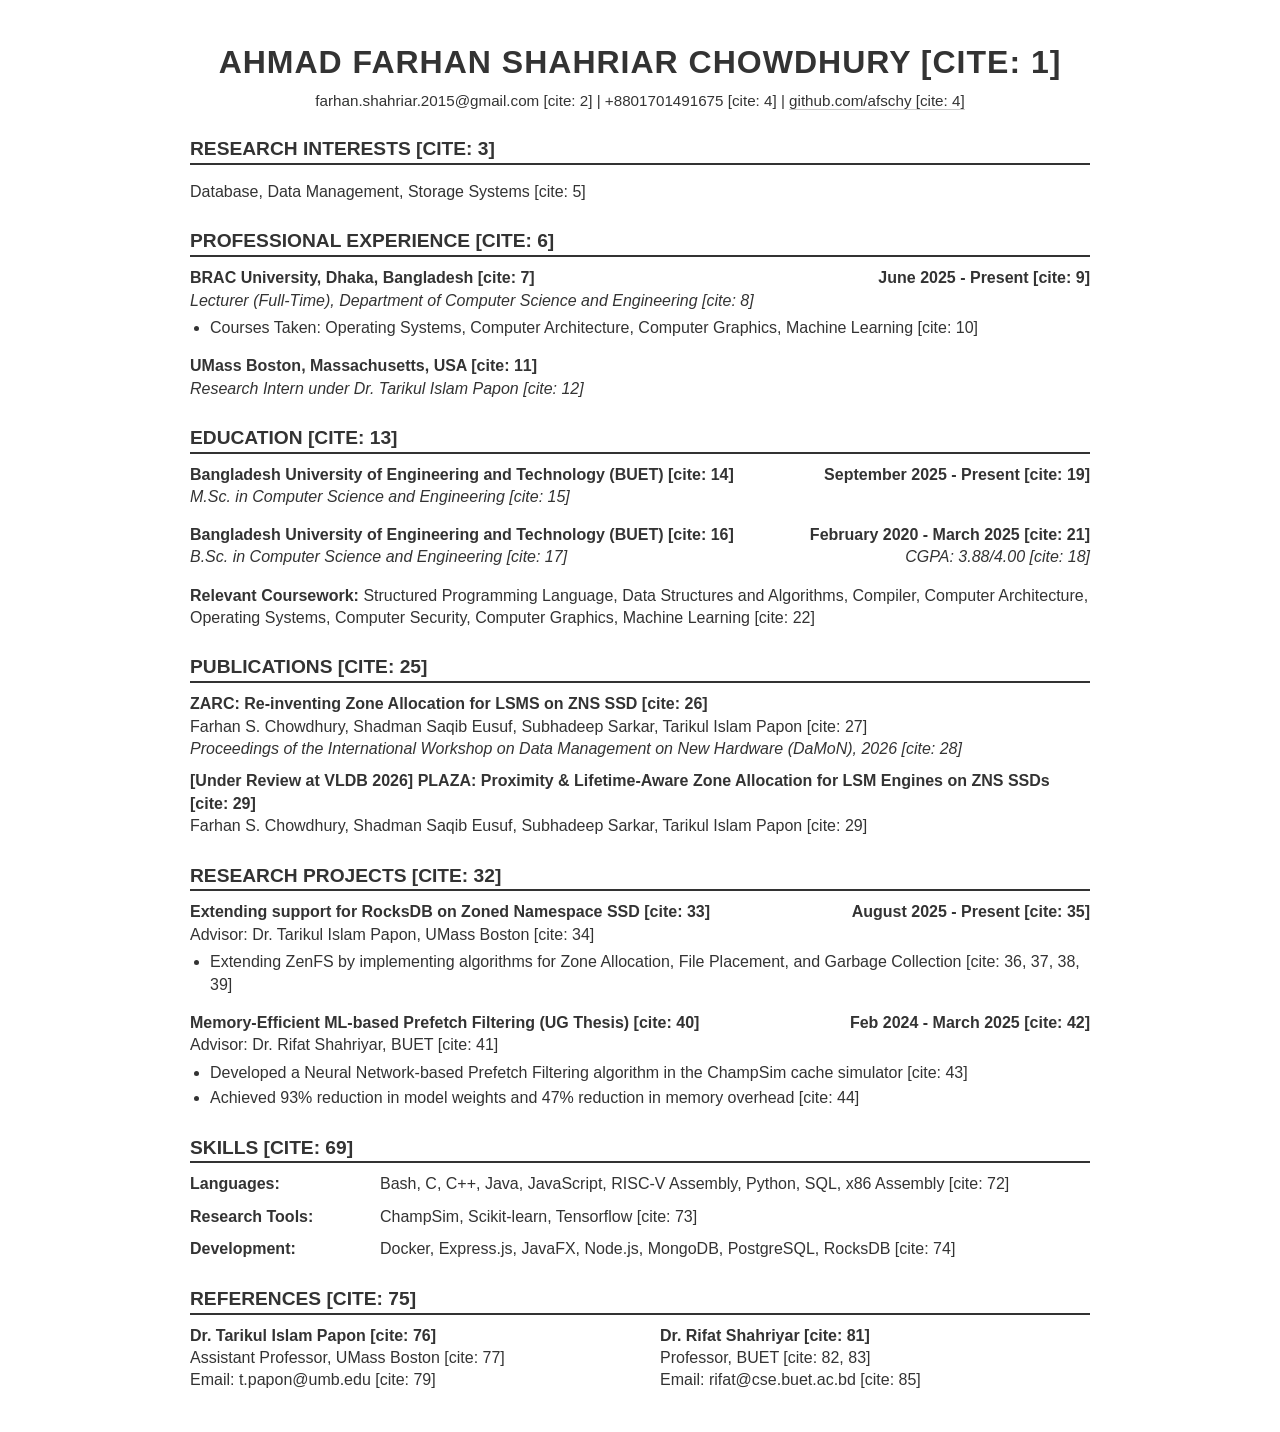
==== index.html @ 8634d347 "initial commit" ====
<!DOCTYPE html>
<html lang="en">
<head>
    <meta charset="UTF-8">
    <meta name="viewport" content="width=device-width, initial-scale=1.0">
    <title>Ahmad Farhan Shahriar Chowdhury - CV</title>
    <style>
        body { font-family: 'Helvetica Neue', Helvetica, Arial, sans-serif; line-height: 1.4; color: #333; max-width: 900px; margin: 40px auto; padding: 0 20px; }
        h1 { text-align: center; margin-bottom: 5px; text-transform: uppercase; letter-spacing: 1px; }
        .contact-info { text-align: center; margin-bottom: 20px; font-size: 0.95rem; }
        .contact-info a { color: #333; text-decoration: none; border-bottom: 1px solid #ccc; }
        
        h2 { border-bottom: 2px solid #333; margin-top: 25px; margin-bottom: 10px; font-size: 1.2rem; text-transform: uppercase; }
        
        .entry { margin-bottom: 15px; }
        .entry-header { display: flex; justify-content: space-between; align-items: baseline; font-weight: bold; }
        .entry-subhead { display: flex; justify-content: space-between; align-items: baseline; font-style: italic; }
        
        ul { margin-top: 5px; padding-left: 20px; }
        li { margin-bottom: 3px; }
        
        .publication { margin-bottom: 10px; }
        .skills-grid { display: grid; grid-template-columns: 180px 1fr; gap: 10px; margin-top: 10px; }
        .skills-category { font-weight: bold; }
        
        .reference-grid { display: grid; grid-template-columns: 1fr 1fr; gap: 40px; margin-top: 10px; }
    </style>
</head>
<body>

    <h1>Ahmad Farhan Shahriar Chowdhury [cite: 1]</h1>
    <div class="contact-info">
        farhan.shahriar.2015@gmail.com [cite: 2] | +8801701491675 [cite: 4] | 
        <a href="https://github.com/afschy">github.com/afschy [cite: 4]</a>
    </div>

    <h2>Research Interests [cite: 3]</h2>
    <p>Database, Data Management, Storage Systems [cite: 5]</p>

    <h2>Professional Experience [cite: 6]</h2>
    <div class="entry">
        <div class="entry-header">
            <span>BRAC University, Dhaka, Bangladesh [cite: 7]</span>
            <span>June 2025 - Present [cite: 9]</span>
        </div>
        <div class="entry-subhead">Lecturer (Full-Time), Department of Computer Science and Engineering [cite: 8]</div>
        <ul>
            <li>Courses Taken: Operating Systems, Computer Architecture, Computer Graphics, Machine Learning [cite: 10]</li>
        </ul>
    </div>
    <div class="entry">
        <div class="entry-header">
            <span>UMass Boston, Massachusetts, USA [cite: 11]</span>
        </div>
        <div class="entry-subhead">Research Intern under Dr. Tarikul Islam Papon [cite: 12]</div>
    </div>

    <h2>Education [cite: 13]</h2>
    <div class="entry">
        <div class="entry-header">
            <span>Bangladesh University of Engineering and Technology (BUET) [cite: 14]</span>
            <span>September 2025 - Present [cite: 19]</span>
        </div>
        <div class="entry-subhead">M.Sc. in Computer Science and Engineering [cite: 15]</div>
    </div>
    <div class="entry">
        <div class="entry-header">
            <span>Bangladesh University of Engineering and Technology (BUET) [cite: 16]</span>
            <span>February 2020 - March 2025 [cite: 21]</span>
        </div>
        <div class="entry-subhead">
            <span>B.Sc. in Computer Science and Engineering [cite: 17]</span>
            <span>CGPA: 3.88/4.00 [cite: 18]</span>
        </div>
        <p><strong>Relevant Coursework:</strong> Structured Programming Language, Data Structures and Algorithms, Compiler, Computer Architecture, Operating Systems, Computer Security, Computer Graphics, Machine Learning [cite: 22]</p>
    </div>

    <h2>Publications [cite: 25]</h2>
    <div class="publication">
        <strong>ZARC: Re-inventing Zone Allocation for LSMS on ZNS SSD [cite: 26]</strong><br>
        Farhan S. Chowdhury, Shadman Saqib Eusuf, Subhadeep Sarkar, Tarikul Islam Papon [cite: 27]<br>
        <em>Proceedings of the International Workshop on Data Management on New Hardware (DaMoN), 2026 [cite: 28]</em>
    </div>
    <div class="publication">
        <strong>[Under Review at VLDB 2026] PLAZA: Proximity & Lifetime-Aware Zone Allocation for LSM Engines on ZNS SSDs [cite: 29]</strong><br>
        Farhan S. Chowdhury, Shadman Saqib Eusuf, Subhadeep Sarkar, Tarikul Islam Papon [cite: 29]
    </div>

    <h2>Research Projects [cite: 32]</h2>
    <div class="entry">
        <div class="entry-header">
            <span>Extending support for RocksDB on Zoned Namespace SSD [cite: 33]</span>
            <span>August 2025 - Present [cite: 35]</span>
        </div>
        <div>Advisor: Dr. Tarikul Islam Papon, UMass Boston [cite: 34]</div>
        <ul>
            <li>Extending ZenFS by implementing algorithms for Zone Allocation, File Placement, and Garbage Collection [cite: 36, 37, 38, 39]</li>
        </ul>
    </div>
    <div class="entry">
        <div class="entry-header">
            <span>Memory-Efficient ML-based Prefetch Filtering (UG Thesis) [cite: 40]</span>
            <span>Feb 2024 - March 2025 [cite: 42]</span>
        </div>
        <div>Advisor: Dr. Rifat Shahriyar, BUET [cite: 41]</div>
        <ul>
            <li>Developed a Neural Network-based Prefetch Filtering algorithm in the ChampSim cache simulator [cite: 43]</li>
            <li>Achieved 93% reduction in model weights and 47% reduction in memory overhead [cite: 44]</li>
        </ul>
    </div>

    <h2>Skills [cite: 69]</h2>
    <div class="skills-grid">
        <div class="skills-category">Languages:</div>
        <div>Bash, C, C++, Java, JavaScript, RISC-V Assembly, Python, SQL, x86 Assembly [cite: 72]</div>
        
        <div class="skills-category">Research Tools:</div>
        <div>ChampSim, Scikit-learn, Tensorflow [cite: 73]</div>
        
        <div class="skills-category">Development:</div>
        <div>Docker, Express.js, JavaFX, Node.js, MongoDB, PostgreSQL, RocksDB [cite: 74]</div>
    </div>

    <h2>References [cite: 75]</h2>
    <div class="reference-grid">
        <div>
            <strong>Dr. Tarikul Islam Papon [cite: 76]</strong><br>
            Assistant Professor, UMass Boston [cite: 77]<br>
            Email: t.papon@umb.edu [cite: 79]
        </div>
        <div>
            <strong>Dr. Rifat Shahriyar [cite: 81]</strong><br>
            Professor, BUET [cite: 82, 83]<br>
            Email: rifat@cse.buet.ac.bd [cite: 85]
        </div>
    </div>

</body>
</html>
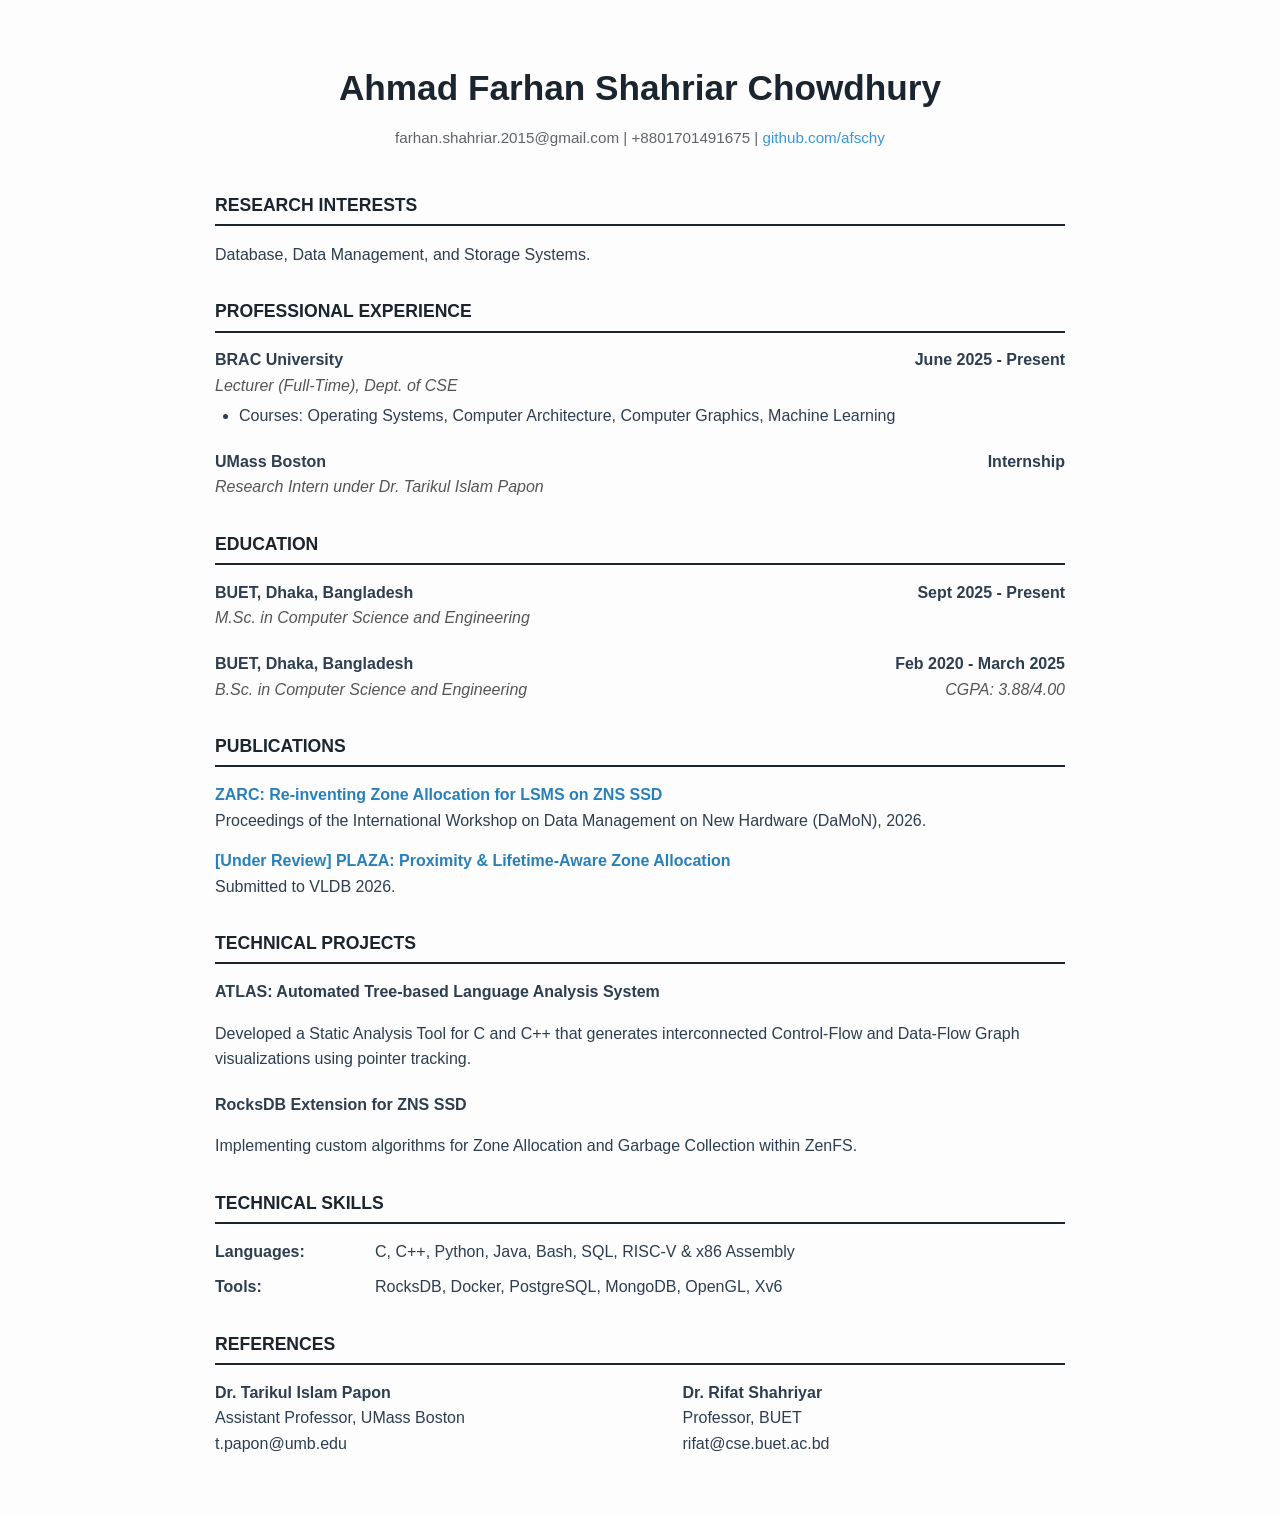
==== commit ac651723: "removed cites" ====
--- a/index.html
+++ b/index.html
@@ -3,137 +3,149 @@
 <head>
     <meta charset="UTF-8">
     <meta name="viewport" content="width=device-width, initial-scale=1.0">
-    <title>Ahmad Farhan Shahriar Chowdhury - CV</title>
+    <title>Ahmad Farhan Shahriar Chowdhury | Academic CV</title>
     <style>
-        body { font-family: 'Helvetica Neue', Helvetica, Arial, sans-serif; line-height: 1.4; color: #333; max-width: 900px; margin: 40px auto; padding: 0 20px; }
-        h1 { text-align: center; margin-bottom: 5px; text-transform: uppercase; letter-spacing: 1px; }
-        .contact-info { text-align: center; margin-bottom: 20px; font-size: 0.95rem; }
-        .contact-info a { color: #333; text-decoration: none; border-bottom: 1px solid #ccc; }
+        :root {
+            --text-color: #2c3e50;
+            --header-color: #1a252f;
+            --border-color: #dcdde1;
+        }
+        body { font-family: 'Segoe UI', Tahoma, Geneva, Verdana, sans-serif; line-height: 1.6; color: var(--text-color); max-width: 850px; margin: 40px auto; padding: 20px; background: #fdfdfd; }
+        header { text-align: center; margin-bottom: 40px; }
+        h1 { margin: 0; color: var(--header-color); font-size: 2.2rem; }
+        .contact { font-size: 0.95rem; margin-top: 10px; color: #5f6368; }
+        .contact a { color: #3498db; text-decoration: none; }
         
-        h2 { border-bottom: 2px solid #333; margin-top: 25px; margin-bottom: 10px; font-size: 1.2rem; text-transform: uppercase; }
+        h2 { border-bottom: 2px solid var(--header-color); padding-bottom: 5px; margin-top: 30px; color: var(--header-color); text-transform: uppercase; font-size: 1.1rem; }
         
-        .entry { margin-bottom: 15px; }
-        .entry-header { display: flex; justify-content: space-between; align-items: baseline; font-weight: bold; }
-        .entry-subhead { display: flex; justify-content: space-between; align-items: baseline; font-style: italic; }
+        .entry { margin-bottom: 20px; }
+        .entry-header { display: flex; justify-content: space-between; font-weight: bold; }
+        .entry-subhead { display: flex; justify-content: space-between; font-style: italic; color: #555; }
         
-        ul { margin-top: 5px; padding-left: 20px; }
-        li { margin-bottom: 3px; }
-        
-        .publication { margin-bottom: 10px; }
-        .skills-grid { display: grid; grid-template-columns: 180px 1fr; gap: 10px; margin-top: 10px; }
-        .skills-category { font-weight: bold; }
-        
-        .reference-grid { display: grid; grid-template-columns: 1fr 1fr; gap: 40px; margin-top: 10px; }
+        ul { padding-left: 1.5rem; margin-top: 5px; }
+        li { margin-bottom: 5px; }
+
+        .pub { margin-bottom: 15px; }
+        .pub-title { font-weight: 600; color: #2980b9; }
+
+        .skills-section { display: grid; grid-template-columns: 150px 1fr; gap: 10px; }
+        .skills-label { font-weight: bold; }
+
+        .ref-container { display: flex; justify-content: space-between; flex-wrap: wrap; }
+        .ref-box { width: 45%; min-width: 250px; }
+
+        @media (max-width: 600px) {
+            .entry-header, .entry-subhead { flex-direction: column; }
+            .ref-box { width: 100%; margin-bottom: 20px; }
+        }
     </style>
 </head>
 <body>
 
-    <h1>Ahmad Farhan Shahriar Chowdhury [cite: 1]</h1>
-    <div class="contact-info">
-        farhan.shahriar.2015@gmail.com [cite: 2] | +8801701491675 [cite: 4] | 
-        <a href="https://github.com/afschy">github.com/afschy [cite: 4]</a>
-    </div>
+    <header>
+        <h1>Ahmad Farhan Shahriar Chowdhury</h1>
+        <div class="contact">
+            farhan.shahriar.2015@gmail.com | +8801701491675 | 
+            <a href="https://github.com/afschy">github.com/afschy</a>
+        </div>
+    </header>
 
-    <h2>Research Interests [cite: 3]</h2>
-    <p>Database, Data Management, Storage Systems [cite: 5]</p>
+    <section>
+        <h2>Research Interests</h2>
+        <p>Database, Data Management, and Storage Systems.</p>
+    </section>
 
-    <h2>Professional Experience [cite: 6]</h2>
-    <div class="entry">
-        <div class="entry-header">
-            <span>BRAC University, Dhaka, Bangladesh [cite: 7]</span>
-            <span>June 2025 - Present [cite: 9]</span>
+    <section>
+        <h2>Professional Experience</h2>
+        <div class="entry">
+            <div class="entry-header">
+                <span>BRAC University</span>
+                <span>June 2025 - Present</span>
+            </div>
+            <div class="entry-subhead">Lecturer (Full-Time), Dept. of CSE</div>
+            <ul>
+                <li>Courses: Operating Systems, Computer Architecture, Computer Graphics, Machine Learning</li>
+            </ul>
         </div>
-        <div class="entry-subhead">Lecturer (Full-Time), Department of Computer Science and Engineering [cite: 8]</div>
-        <ul>
-            <li>Courses Taken: Operating Systems, Computer Architecture, Computer Graphics, Machine Learning [cite: 10]</li>
-        </ul>
-    </div>
-    <div class="entry">
-        <div class="entry-header">
-            <span>UMass Boston, Massachusetts, USA [cite: 11]</span>
+        <div class="entry">
+            <div class="entry-header">
+                <span>UMass Boston</span>
+                <span>Internship</span>
+            </div>
+            <div class="entry-subhead">Research Intern under Dr. Tarikul Islam Papon</div>
         </div>
-        <div class="entry-subhead">Research Intern under Dr. Tarikul Islam Papon [cite: 12]</div>
-    </div>
+    </section>
 
-    <h2>Education [cite: 13]</h2>
-    <div class="entry">
-        <div class="entry-header">
-            <span>Bangladesh University of Engineering and Technology (BUET) [cite: 14]</span>
-            <span>September 2025 - Present [cite: 19]</span>
+    <section>
+        <h2>Education</h2>
+        <div class="entry">
+            <div class="entry-header">
+                <span>BUET, Dhaka, Bangladesh</span>
+                <span>Sept 2025 - Present</span>
+            </div>
+            <div class="entry-subhead">M.Sc. in Computer Science and Engineering</div>
         </div>
-        <div class="entry-subhead">M.Sc. in Computer Science and Engineering [cite: 15]</div>
-    </div>
-    <div class="entry">
-        <div class="entry-header">
-            <span>Bangladesh University of Engineering and Technology (BUET) [cite: 16]</span>
-            <span>February 2020 - March 2025 [cite: 21]</span>
+        <div class="entry">
+            <div class="entry-header">
+                <span>BUET, Dhaka, Bangladesh</span>
+                <span>Feb 2020 - March 2025</span>
+            </div>
+            <div class="entry-subhead">
+                <span>B.Sc. in Computer Science and Engineering</span>
+                <span>CGPA: 3.88/4.00</span>
+            </div>
         </div>
-        <div class="entry-subhead">
-            <span>B.Sc. in Computer Science and Engineering [cite: 17]</span>
-            <span>CGPA: 3.88/4.00 [cite: 18]</span>
+    </section>
+
+    <section>
+        <h2>Publications</h2>
+        <div class="pub">
+            <span class="pub-title">ZARC: Re-inventing Zone Allocation for LSMS on ZNS SSD</span><br>
+            Proceedings of the International Workshop on Data Management on New Hardware (DaMoN), 2026.
         </div>
-        <p><strong>Relevant Coursework:</strong> Structured Programming Language, Data Structures and Algorithms, Compiler, Computer Architecture, Operating Systems, Computer Security, Computer Graphics, Machine Learning [cite: 22]</p>
-    </div>
+        <div class="pub">
+            <span class="pub-title">[Under Review] PLAZA: Proximity & Lifetime-Aware Zone Allocation</span><br>
+            Submitted to VLDB 2026.
+        </div>
+    </section>
 
-    <h2>Publications [cite: 25]</h2>
-    <div class="publication">
-        <strong>ZARC: Re-inventing Zone Allocation for LSMS on ZNS SSD [cite: 26]</strong><br>
-        Farhan S. Chowdhury, Shadman Saqib Eusuf, Subhadeep Sarkar, Tarikul Islam Papon [cite: 27]<br>
-        <em>Proceedings of the International Workshop on Data Management on New Hardware (DaMoN), 2026 [cite: 28]</em>
-    </div>
-    <div class="publication">
-        <strong>[Under Review at VLDB 2026] PLAZA: Proximity & Lifetime-Aware Zone Allocation for LSM Engines on ZNS SSDs [cite: 29]</strong><br>
-        Farhan S. Chowdhury, Shadman Saqib Eusuf, Subhadeep Sarkar, Tarikul Islam Papon [cite: 29]
-    </div>
+    <section>
+        <h2>Technical Projects</h2>
+        <div class="entry">
+            <div class="entry-header">ATLAS: Automated Tree-based Language Analysis System</div>
+            <p>Developed a Static Analysis Tool for C and C++ that generates interconnected Control-Flow and Data-Flow Graph visualizations using pointer tracking.</p>
+        </div>
+        <div class="entry">
+            <div class="entry-header">RocksDB Extension for ZNS SSD</div>
+            <p>Implementing custom algorithms for Zone Allocation and Garbage Collection within ZenFS.</p>
+        </div>
+    </section>
 
-    <h2>Research Projects [cite: 32]</h2>
-    <div class="entry">
-        <div class="entry-header">
-            <span>Extending support for RocksDB on Zoned Namespace SSD [cite: 33]</span>
-            <span>August 2025 - Present [cite: 35]</span>
+    <section>
+        <h2>Technical Skills</h2>
+        <div class="skills-section">
+            <div class="skills-label">Languages:</div>
+            <div>C, C++, Python, Java, Bash, SQL, RISC-V & x86 Assembly</div>
+            <div class="skills-label">Tools:</div>
+            <div>RocksDB, Docker, PostgreSQL, MongoDB, OpenGL, Xv6</div>
         </div>
-        <div>Advisor: Dr. Tarikul Islam Papon, UMass Boston [cite: 34]</div>
-        <ul>
-            <li>Extending ZenFS by implementing algorithms for Zone Allocation, File Placement, and Garbage Collection [cite: 36, 37, 38, 39]</li>
-        </ul>
-    </div>
-    <div class="entry">
-        <div class="entry-header">
-            <span>Memory-Efficient ML-based Prefetch Filtering (UG Thesis) [cite: 40]</span>
-            <span>Feb 2024 - March 2025 [cite: 42]</span>
+    </section>
+
+    <section>
+        <h2>References</h2>
+        <div class="ref-container">
+            <div class="ref-box">
+                <strong>Dr. Tarikul Islam Papon</strong><br>
+                Assistant Professor, UMass Boston<br>
+                t.papon@umb.edu
+            </div>
+            <div class="ref-box">
+                <strong>Dr. Rifat Shahriyar</strong><br>
+                Professor, BUET<br>
+                rifat@cse.buet.ac.bd
+            </div>
         </div>
-        <div>Advisor: Dr. Rifat Shahriyar, BUET [cite: 41]</div>
-        <ul>
-            <li>Developed a Neural Network-based Prefetch Filtering algorithm in the ChampSim cache simulator [cite: 43]</li>
-            <li>Achieved 93% reduction in model weights and 47% reduction in memory overhead [cite: 44]</li>
-        </ul>
-    </div>
-
-    <h2>Skills [cite: 69]</h2>
-    <div class="skills-grid">
-        <div class="skills-category">Languages:</div>
-        <div>Bash, C, C++, Java, JavaScript, RISC-V Assembly, Python, SQL, x86 Assembly [cite: 72]</div>
-        
-        <div class="skills-category">Research Tools:</div>
-        <div>ChampSim, Scikit-learn, Tensorflow [cite: 73]</div>
-        
-        <div class="skills-category">Development:</div>
-        <div>Docker, Express.js, JavaFX, Node.js, MongoDB, PostgreSQL, RocksDB [cite: 74]</div>
-    </div>
-
-    <h2>References [cite: 75]</h2>
-    <div class="reference-grid">
-        <div>
-            <strong>Dr. Tarikul Islam Papon [cite: 76]</strong><br>
-            Assistant Professor, UMass Boston [cite: 77]<br>
-            Email: t.papon@umb.edu [cite: 79]
-        </div>
-        <div>
-            <strong>Dr. Rifat Shahriyar [cite: 81]</strong><br>
-            Professor, BUET [cite: 82, 83]<br>
-            Email: rifat@cse.buet.ac.bd [cite: 85]
-        </div>
-    </div>
+    </section>
 
 </body>
 </html>
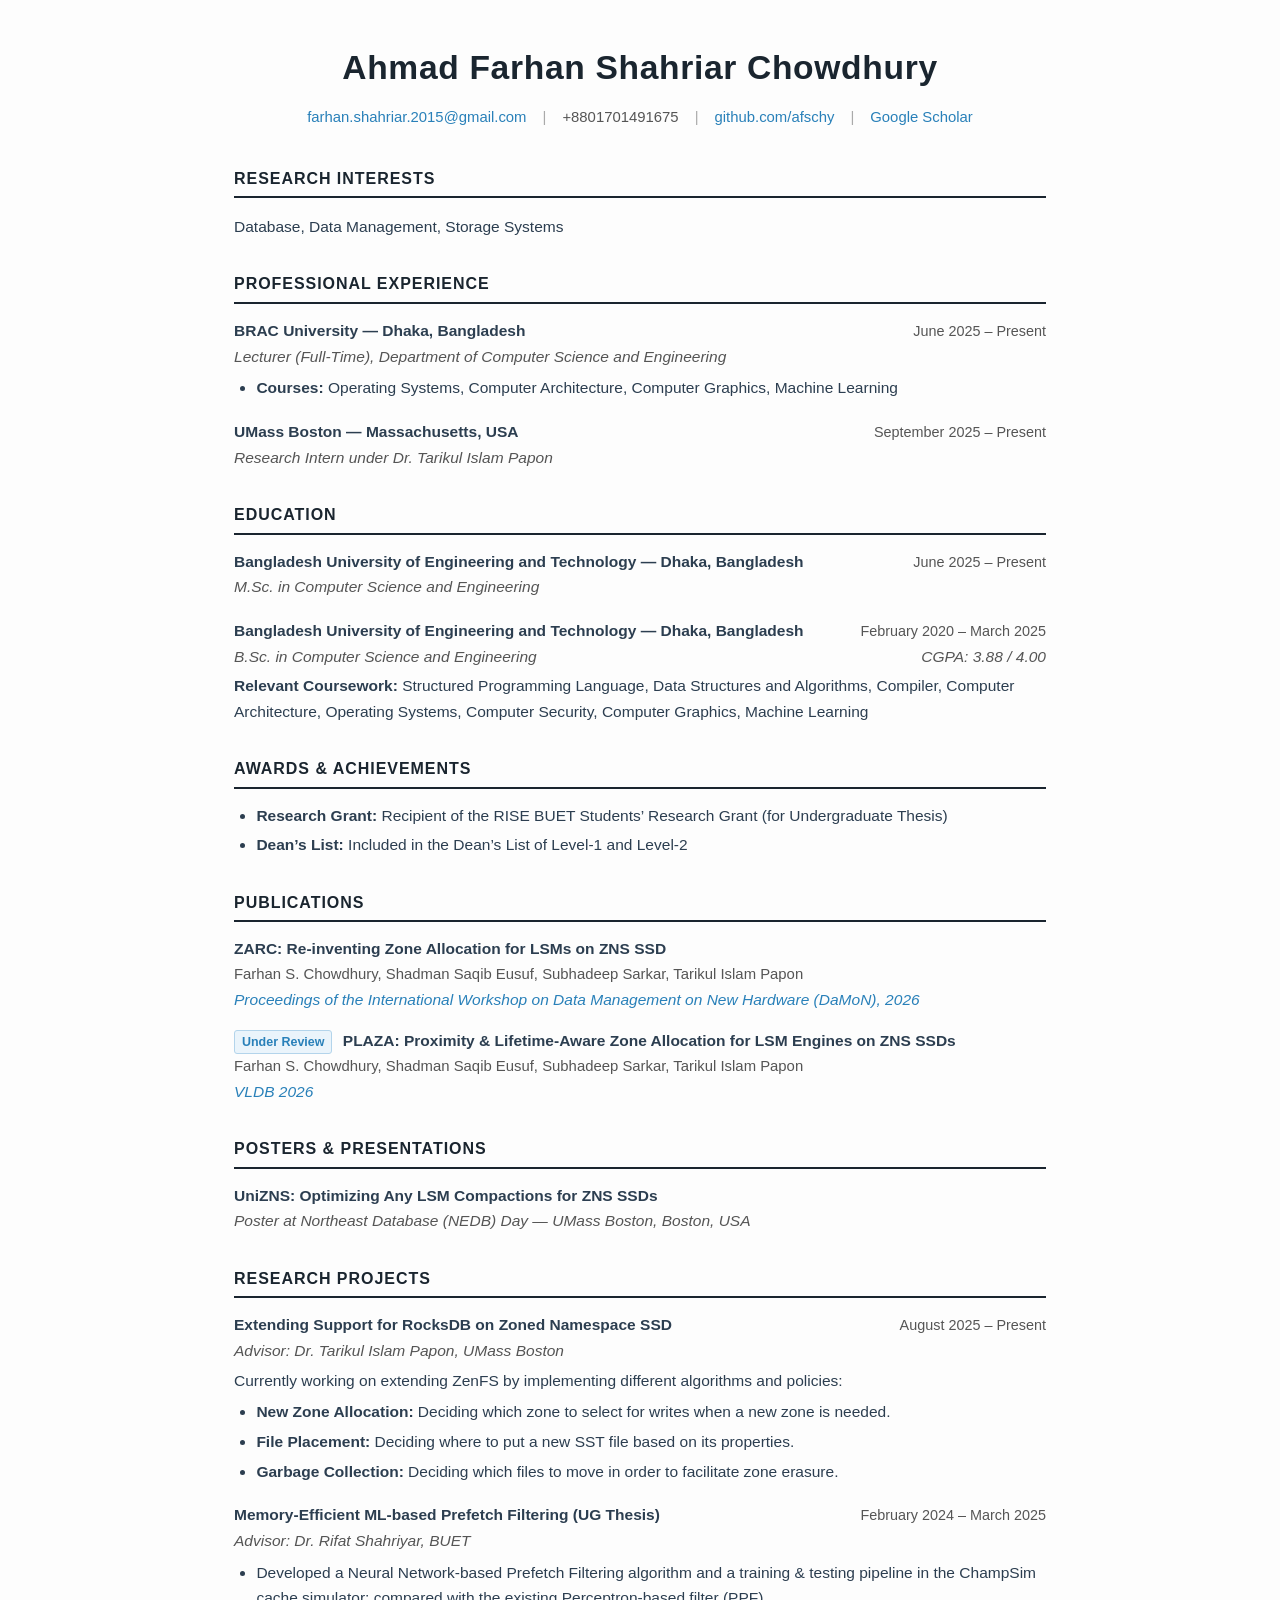
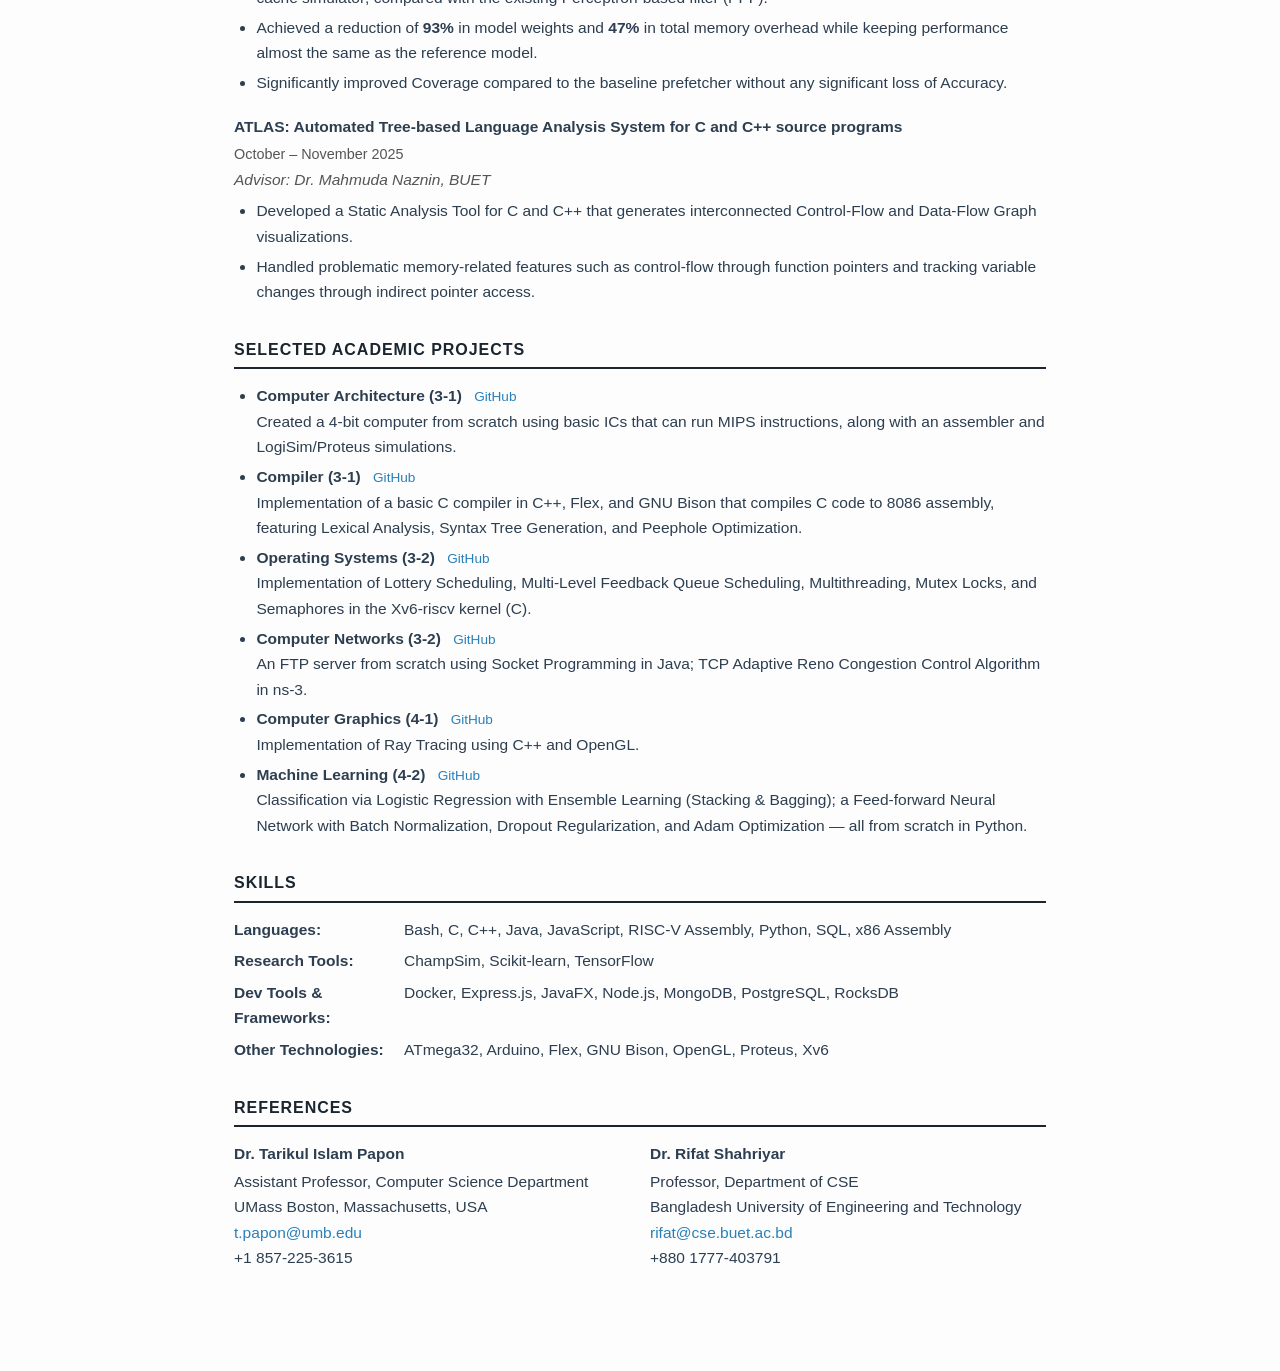
==== commit 48c4669e: "changed structure" ====
--- a/index.html
+++ b/index.html
@@ -3,149 +3,408 @@
 <head>
     <meta charset="UTF-8">
     <meta name="viewport" content="width=device-width, initial-scale=1.0">
-    <title>Ahmad Farhan Shahriar Chowdhury | Academic CV</title>
+    <title>Ahmad Farhan Shahriar Chowdhury</title>
     <style>
         :root {
-            --text-color: #2c3e50;
-            --header-color: #1a252f;
-            --border-color: #dcdde1;
-        }
-        body { font-family: 'Segoe UI', Tahoma, Geneva, Verdana, sans-serif; line-height: 1.6; color: var(--text-color); max-width: 850px; margin: 40px auto; padding: 20px; background: #fdfdfd; }
-        header { text-align: center; margin-bottom: 40px; }
-        h1 { margin: 0; color: var(--header-color); font-size: 2.2rem; }
-        .contact { font-size: 0.95rem; margin-top: 10px; color: #5f6368; }
-        .contact a { color: #3498db; text-decoration: none; }
-        
-        h2 { border-bottom: 2px solid var(--header-color); padding-bottom: 5px; margin-top: 30px; color: var(--header-color); text-transform: uppercase; font-size: 1.1rem; }
-        
-        .entry { margin-bottom: 20px; }
-        .entry-header { display: flex; justify-content: space-between; font-weight: bold; }
-        .entry-subhead { display: flex; justify-content: space-between; font-style: italic; color: #555; }
-        
-        ul { padding-left: 1.5rem; margin-top: 5px; }
-        li { margin-bottom: 5px; }
-
-        .pub { margin-bottom: 15px; }
-        .pub-title { font-weight: 600; color: #2980b9; }
-
-        .skills-section { display: grid; grid-template-columns: 150px 1fr; gap: 10px; }
-        .skills-label { font-weight: bold; }
-
-        .ref-container { display: flex; justify-content: space-between; flex-wrap: wrap; }
-        .ref-box { width: 45%; min-width: 250px; }
-
-        @media (max-width: 600px) {
-            .entry-header, .entry-subhead { flex-direction: column; }
-            .ref-box { width: 100%; margin-bottom: 20px; }
+            --text: #2c3e50;
+            --heading: #1a252f;
+            --accent: #2980b9;
+            --light: #555;
+            --border: #c8cdd3;
+            --bg: #fdfdfd;
+        }
+
+        * { box-sizing: border-box; }
+
+        body {
+            font-family: 'Segoe UI', Tahoma, Geneva, Verdana, sans-serif;
+            line-height: 1.65;
+            color: var(--text);
+            max-width: 860px;
+            margin: 40px auto;
+            padding: 0 24px 60px;
+            background: var(--bg);
+            font-size: 0.97rem;
+        }
+
+        /* ── Header ── */
+        header {
+            text-align: center;
+            margin-bottom: 36px;
+        }
+        header h1 {
+            margin: 0 0 10px;
+            color: var(--heading);
+            font-size: 2.1rem;
+            letter-spacing: 0.02em;
+        }
+        .contact {
+            font-size: 0.93rem;
+            color: var(--light);
+            display: flex;
+            flex-wrap: wrap;
+            justify-content: center;
+            gap: 6px 16px;
+        }
+        .contact a { color: var(--accent); text-decoration: none; }
+        .contact a:hover { text-decoration: underline; }
+        .contact .sep { color: #aaa; }
+
+        /* ── Section headings ── */
+        h2 {
+            border-bottom: 2px solid var(--heading);
+            padding-bottom: 4px;
+            margin: 32px 0 14px;
+            color: var(--heading);
+            text-transform: uppercase;
+            font-size: 1.0rem;
+            letter-spacing: 0.06em;
+        }
+
+        /* ── Generic entry row ── */
+        .entry { margin-bottom: 18px; }
+        .entry-header {
+            display: flex;
+            justify-content: space-between;
+            align-items: baseline;
+            flex-wrap: wrap;
+            gap: 4px;
+            font-weight: 700;
+        }
+        .entry-header .date {
+            font-weight: 400;
+            font-size: 0.9rem;
+            color: var(--light);
+            white-space: nowrap;
+        }
+        .entry-sub {
+            display: flex;
+            justify-content: space-between;
+            flex-wrap: wrap;
+            gap: 2px;
+            font-style: italic;
+            color: var(--light);
+            margin-bottom: 4px;
+        }
+        .entry p { margin: 4px 0 0; }
+
+        ul {
+            margin: 6px 0 0;
+            padding-left: 1.4rem;
+        }
+        li { margin-bottom: 4px; }
+
+        /* ── Publications ── */
+        .pub { margin-bottom: 16px; }
+        .pub-title {
+            font-weight: 600;
+            color: var(--text);
+        }
+        .pub-venue {
+            color: var(--accent);
+            font-style: italic;
+        }
+        .pub-authors {
+            color: var(--light);
+            font-size: 0.93rem;
+        }
+        .pub-badge {
+            display: inline-block;
+            background: #eaf4fb;
+            color: var(--accent);
+            border: 1px solid #b3d4eb;
+            font-size: 0.78rem;
+            font-weight: 600;
+            padding: 1px 7px;
+            border-radius: 3px;
+            margin-right: 6px;
+            vertical-align: middle;
+        }
+
+        /* ── Academic projects ── */
+        .proj-title {
+            font-weight: 700;
+        }
+        .proj-link {
+            font-size: 0.85rem;
+            margin-left: 8px;
+            color: var(--accent);
+            text-decoration: none;
+            font-weight: 400;
+        }
+        .proj-link:hover { text-decoration: underline; }
+
+        /* ── Skills grid ── */
+        .skills-grid {
+            display: grid;
+            grid-template-columns: 170px 1fr;
+            gap: 6px 0;
+        }
+        .skills-label { font-weight: 700; }
+
+        /* ── References ── */
+        .ref-grid {
+            display: grid;
+            grid-template-columns: 1fr 1fr;
+            gap: 20px;
+        }
+        .ref-box strong { display: block; margin-bottom: 2px; }
+        .ref-box a { color: var(--accent); text-decoration: none; }
+        .ref-box a:hover { text-decoration: underline; }
+
+        /* ── Responsive ── */
+        @media (max-width: 620px) {
+            header h1 { font-size: 1.6rem; }
+            .entry-header { flex-direction: column; }
+            .entry-sub    { flex-direction: column; }
+            .skills-grid  { grid-template-columns: 1fr; }
+            .ref-grid     { grid-template-columns: 1fr; }
         }
     </style>
 </head>
 <body>
 
-    <header>
-        <h1>Ahmad Farhan Shahriar Chowdhury</h1>
-        <div class="contact">
-            farhan.shahriar.2015@gmail.com | +8801701491675 | 
-            <a href="https://github.com/afschy">github.com/afschy</a>
-        </div>
-    </header>
-
-    <section>
-        <h2>Research Interests</h2>
-        <p>Database, Data Management, and Storage Systems.</p>
-    </section>
-
-    <section>
-        <h2>Professional Experience</h2>
-        <div class="entry">
-            <div class="entry-header">
-                <span>BRAC University</span>
-                <span>June 2025 - Present</span>
-            </div>
-            <div class="entry-subhead">Lecturer (Full-Time), Dept. of CSE</div>
-            <ul>
-                <li>Courses: Operating Systems, Computer Architecture, Computer Graphics, Machine Learning</li>
-            </ul>
-        </div>
-        <div class="entry">
-            <div class="entry-header">
-                <span>UMass Boston</span>
-                <span>Internship</span>
-            </div>
-            <div class="entry-subhead">Research Intern under Dr. Tarikul Islam Papon</div>
-        </div>
-    </section>
-
-    <section>
-        <h2>Education</h2>
-        <div class="entry">
-            <div class="entry-header">
-                <span>BUET, Dhaka, Bangladesh</span>
-                <span>Sept 2025 - Present</span>
-            </div>
-            <div class="entry-subhead">M.Sc. in Computer Science and Engineering</div>
-        </div>
-        <div class="entry">
-            <div class="entry-header">
-                <span>BUET, Dhaka, Bangladesh</span>
-                <span>Feb 2020 - March 2025</span>
-            </div>
-            <div class="entry-subhead">
-                <span>B.Sc. in Computer Science and Engineering</span>
-                <span>CGPA: 3.88/4.00</span>
-            </div>
-        </div>
-    </section>
-
-    <section>
-        <h2>Publications</h2>
-        <div class="pub">
-            <span class="pub-title">ZARC: Re-inventing Zone Allocation for LSMS on ZNS SSD</span><br>
-            Proceedings of the International Workshop on Data Management on New Hardware (DaMoN), 2026.
-        </div>
-        <div class="pub">
-            <span class="pub-title">[Under Review] PLAZA: Proximity & Lifetime-Aware Zone Allocation</span><br>
-            Submitted to VLDB 2026.
-        </div>
-    </section>
-
-    <section>
-        <h2>Technical Projects</h2>
-        <div class="entry">
-            <div class="entry-header">ATLAS: Automated Tree-based Language Analysis System</div>
-            <p>Developed a Static Analysis Tool for C and C++ that generates interconnected Control-Flow and Data-Flow Graph visualizations using pointer tracking.</p>
-        </div>
-        <div class="entry">
-            <div class="entry-header">RocksDB Extension for ZNS SSD</div>
-            <p>Implementing custom algorithms for Zone Allocation and Garbage Collection within ZenFS.</p>
-        </div>
-    </section>
-
-    <section>
-        <h2>Technical Skills</h2>
-        <div class="skills-section">
-            <div class="skills-label">Languages:</div>
-            <div>C, C++, Python, Java, Bash, SQL, RISC-V & x86 Assembly</div>
-            <div class="skills-label">Tools:</div>
-            <div>RocksDB, Docker, PostgreSQL, MongoDB, OpenGL, Xv6</div>
-        </div>
-    </section>
-
-    <section>
-        <h2>References</h2>
-        <div class="ref-container">
-            <div class="ref-box">
-                <strong>Dr. Tarikul Islam Papon</strong><br>
-                Assistant Professor, UMass Boston<br>
-                t.papon@umb.edu
-            </div>
-            <div class="ref-box">
-                <strong>Dr. Rifat Shahriyar</strong><br>
-                Professor, BUET<br>
-                rifat@cse.buet.ac.bd
-            </div>
-        </div>
-    </section>
+<header>
+    <h1>Ahmad Farhan Shahriar Chowdhury</h1>
+    <div class="contact">
+        <span><a href="mailto:farhan.shahriar.2015@gmail.com">farhan.shahriar.2015@gmail.com</a></span>
+        <span class="sep">|</span>
+        <span>+8801701491675</span>
+        <span class="sep">|</span>
+        <span><a href="https://github.com/afschy" target="_blank">github.com/afschy</a></span>
+        <span class="sep">|</span>
+        <span><a href="https://scholar.google.com/citations?user=afschy" target="_blank">Google Scholar</a></span>
+    </div>
+</header>
+
+<!-- Research Interests -->
+<section>
+    <h2>Research Interests</h2>
+    <p>Database, Data Management, Storage Systems</p>
+</section>
+
+<!-- Professional Experience -->
+<section>
+    <h2>Professional Experience</h2>
+
+    <div class="entry">
+        <div class="entry-header">
+            <span>BRAC University &mdash; Dhaka, Bangladesh</span>
+            <span class="date">June 2025 &ndash; Present</span>
+        </div>
+        <div class="entry-sub">
+            <span>Lecturer (Full-Time), Department of Computer Science and Engineering</span>
+        </div>
+        <ul>
+            <li><strong>Courses:</strong> Operating Systems, Computer Architecture, Computer Graphics, Machine Learning</li>
+        </ul>
+    </div>
+
+    <div class="entry">
+        <div class="entry-header">
+            <span>UMass Boston &mdash; Massachusetts, USA</span>
+            <span class="date">September 2025 &ndash; Present</span>
+        </div>
+        <div class="entry-sub">
+            <span>Research Intern under Dr. Tarikul Islam Papon</span>
+        </div>
+    </div>
+</section>
+
+<!-- Education -->
+<section>
+    <h2>Education</h2>
+
+    <div class="entry">
+        <div class="entry-header">
+            <span>Bangladesh University of Engineering and Technology &mdash; Dhaka, Bangladesh</span>
+            <span class="date">June 2025 &ndash; Present</span>
+        </div>
+        <div class="entry-sub">
+            <span>M.Sc. in Computer Science and Engineering</span>
+        </div>
+    </div>
+
+    <div class="entry">
+        <div class="entry-header">
+            <span>Bangladesh University of Engineering and Technology &mdash; Dhaka, Bangladesh</span>
+            <span class="date">February 2020 &ndash; March 2025</span>
+        </div>
+        <div class="entry-sub">
+            <span>B.Sc. in Computer Science and Engineering</span>
+            <span>CGPA: 3.88 / 4.00</span>
+        </div>
+        <p><strong>Relevant Coursework:</strong> Structured Programming Language, Data Structures and Algorithms, Compiler, Computer Architecture, Operating Systems, Computer Security, Computer Graphics, Machine Learning</p>
+    </div>
+</section>
+
+<!-- Awards & Achievements -->
+<section>
+    <h2>Awards &amp; Achievements</h2>
+    <ul>
+        <li><strong>Research Grant:</strong> Recipient of the RISE BUET Students&rsquo; Research Grant (for Undergraduate Thesis)</li>
+        <li><strong>Dean&rsquo;s List:</strong> Included in the Dean&rsquo;s List of Level-1 and Level-2</li>
+    </ul>
+</section>
+
+<!-- Publications -->
+<section>
+    <h2>Publications</h2>
+
+    <div class="pub">
+        <div class="pub-title">ZARC: Re-inventing Zone Allocation for LSMs on ZNS SSD</div>
+        <div class="pub-authors">Farhan S. Chowdhury, Shadman Saqib Eusuf, Subhadeep Sarkar, Tarikul Islam Papon</div>
+        <div class="pub-venue">Proceedings of the International Workshop on Data Management on New Hardware (DaMoN), 2026</div>
+    </div>
+
+    <div class="pub">
+        <span class="pub-badge">Under Review</span>
+        <span class="pub-title">PLAZA: Proximity &amp; Lifetime-Aware Zone Allocation for LSM Engines on ZNS SSDs</span>
+        <div class="pub-authors">Farhan S. Chowdhury, Shadman Saqib Eusuf, Subhadeep Sarkar, Tarikul Islam Papon</div>
+        <div class="pub-venue">VLDB 2026</div>
+    </div>
+</section>
+
+<!-- Posters & Presentations -->
+<section>
+    <h2>Posters &amp; Presentations</h2>
+
+    <div class="entry">
+        <div class="entry-header">
+            <span>UniZNS: Optimizing Any LSM Compactions for ZNS SSDs</span>
+        </div>
+        <div class="entry-sub">
+            <span>Poster at Northeast Database (NEDB) Day &mdash; UMass Boston, Boston, USA</span>
+        </div>
+    </div>
+</section>
+
+<!-- Research Projects -->
+<section>
+    <h2>Research Projects</h2>
+
+    <div class="entry">
+        <div class="entry-header">
+            <span>Extending Support for RocksDB on Zoned Namespace SSD</span>
+            <span class="date">August 2025 &ndash; Present</span>
+        </div>
+        <div class="entry-sub">
+            <span>Advisor: Dr. Tarikul Islam Papon, UMass Boston</span>
+        </div>
+        <p>Currently working on extending ZenFS by implementing different algorithms and policies:</p>
+        <ul>
+            <li><strong>New Zone Allocation:</strong> Deciding which zone to select for writes when a new zone is needed.</li>
+            <li><strong>File Placement:</strong> Deciding where to put a new SST file based on its properties.</li>
+            <li><strong>Garbage Collection:</strong> Deciding which files to move in order to facilitate zone erasure.</li>
+        </ul>
+    </div>
+
+    <div class="entry">
+        <div class="entry-header">
+            <span>Memory-Efficient ML-based Prefetch Filtering (UG Thesis)</span>
+            <span class="date">February 2024 &ndash; March 2025</span>
+        </div>
+        <div class="entry-sub">
+            <span>Advisor: Dr. Rifat Shahriyar, BUET</span>
+        </div>
+        <ul>
+            <li>Developed a Neural Network-based Prefetch Filtering algorithm and a training &amp; testing pipeline in the ChampSim cache simulator; compared with the existing Perceptron-based filter (PPF).</li>
+            <li>Achieved a reduction of <strong>93%</strong> in model weights and <strong>47%</strong> in total memory overhead while keeping performance almost the same as the reference model.</li>
+            <li>Significantly improved Coverage compared to the baseline prefetcher without any significant loss of Accuracy.</li>
+        </ul>
+    </div>
+
+    <div class="entry">
+        <div class="entry-header">
+            <span>ATLAS: Automated Tree-based Language Analysis System for C and C++ source programs</span>
+            <span class="date">October &ndash; November 2025</span>
+        </div>
+        <div class="entry-sub">
+            <span>Advisor: Dr. Mahmuda Naznin, BUET</span>
+        </div>
+        <ul>
+            <li>Developed a Static Analysis Tool for C and C++ that generates interconnected Control-Flow and Data-Flow Graph visualizations.</li>
+            <li>Handled problematic memory-related features such as control-flow through function pointers and tracking variable changes through indirect pointer access.</li>
+        </ul>
+    </div>
+</section>
+
+<!-- Selected Academic Projects -->
+<section>
+    <h2>Selected Academic Projects</h2>
+
+    <ul>
+        <li>
+            <span class="proj-title">Computer Architecture (3-1)</span>
+            <a class="proj-link" href="https://github.com/afschy" target="_blank">GitHub</a><br>
+            Created a 4-bit computer from scratch using basic ICs that can run MIPS instructions, along with an assembler and LogiSim/Proteus simulations.
+        </li>
+        <li>
+            <span class="proj-title">Compiler (3-1)</span>
+            <a class="proj-link" href="https://github.com/afschy" target="_blank">GitHub</a><br>
+            Implementation of a basic C compiler in C++, Flex, and GNU Bison that compiles C code to 8086 assembly, featuring Lexical Analysis, Syntax Tree Generation, and Peephole Optimization.
+        </li>
+        <li>
+            <span class="proj-title">Operating Systems (3-2)</span>
+            <a class="proj-link" href="https://github.com/afschy" target="_blank">GitHub</a><br>
+            Implementation of Lottery Scheduling, Multi-Level Feedback Queue Scheduling, Multithreading, Mutex Locks, and Semaphores in the Xv6-riscv kernel (C).
+        </li>
+        <li>
+            <span class="proj-title">Computer Networks (3-2)</span>
+            <a class="proj-link" href="https://github.com/afschy" target="_blank">GitHub</a><br>
+            An FTP server from scratch using Socket Programming in Java; TCP Adaptive Reno Congestion Control Algorithm in ns-3.
+        </li>
+        <li>
+            <span class="proj-title">Computer Graphics (4-1)</span>
+            <a class="proj-link" href="https://github.com/afschy" target="_blank">GitHub</a><br>
+            Implementation of Ray Tracing using C++ and OpenGL.
+        </li>
+        <li>
+            <span class="proj-title">Machine Learning (4-2)</span>
+            <a class="proj-link" href="https://github.com/afschy" target="_blank">GitHub</a><br>
+            Classification via Logistic Regression with Ensemble Learning (Stacking &amp; Bagging); a Feed-forward Neural Network with Batch Normalization, Dropout Regularization, and Adam Optimization &mdash; all from scratch in Python.
+        </li>
+    </ul>
+</section>
+
+<!-- Skills -->
+<section>
+    <h2>Skills</h2>
+    <div class="skills-grid">
+        <div class="skills-label">Languages:</div>
+        <div>Bash, C, C++, Java, JavaScript, RISC-V Assembly, Python, SQL, x86 Assembly</div>
+
+        <div class="skills-label">Research Tools:</div>
+        <div>ChampSim, Scikit-learn, TensorFlow</div>
+
+        <div class="skills-label">Dev Tools &amp; Frameworks:</div>
+        <div>Docker, Express.js, JavaFX, Node.js, MongoDB, PostgreSQL, RocksDB</div>
+
+        <div class="skills-label">Other Technologies:</div>
+        <div>ATmega32, Arduino, Flex, GNU Bison, OpenGL, Proteus, Xv6</div>
+    </div>
+</section>
+
+<!-- References -->
+<section>
+    <h2>References</h2>
+    <div class="ref-grid">
+        <div class="ref-box">
+            <strong>Dr. Tarikul Islam Papon</strong>
+            Assistant Professor, Computer Science Department<br>
+            UMass Boston, Massachusetts, USA<br>
+            <a href="mailto:t.papon@umb.edu">t.papon@umb.edu</a><br>
+            +1 857-225-3615
+        </div>
+        <div class="ref-box">
+            <strong>Dr. Rifat Shahriyar</strong>
+            Professor, Department of CSE<br>
+            Bangladesh University of Engineering and Technology<br>
+            <a href="mailto:rifat@cse.buet.ac.bd">rifat@cse.buet.ac.bd</a><br>
+            +880 1777-403791
+        </div>
+    </div>
+</section>
 
 </body>
-</html>+</html>
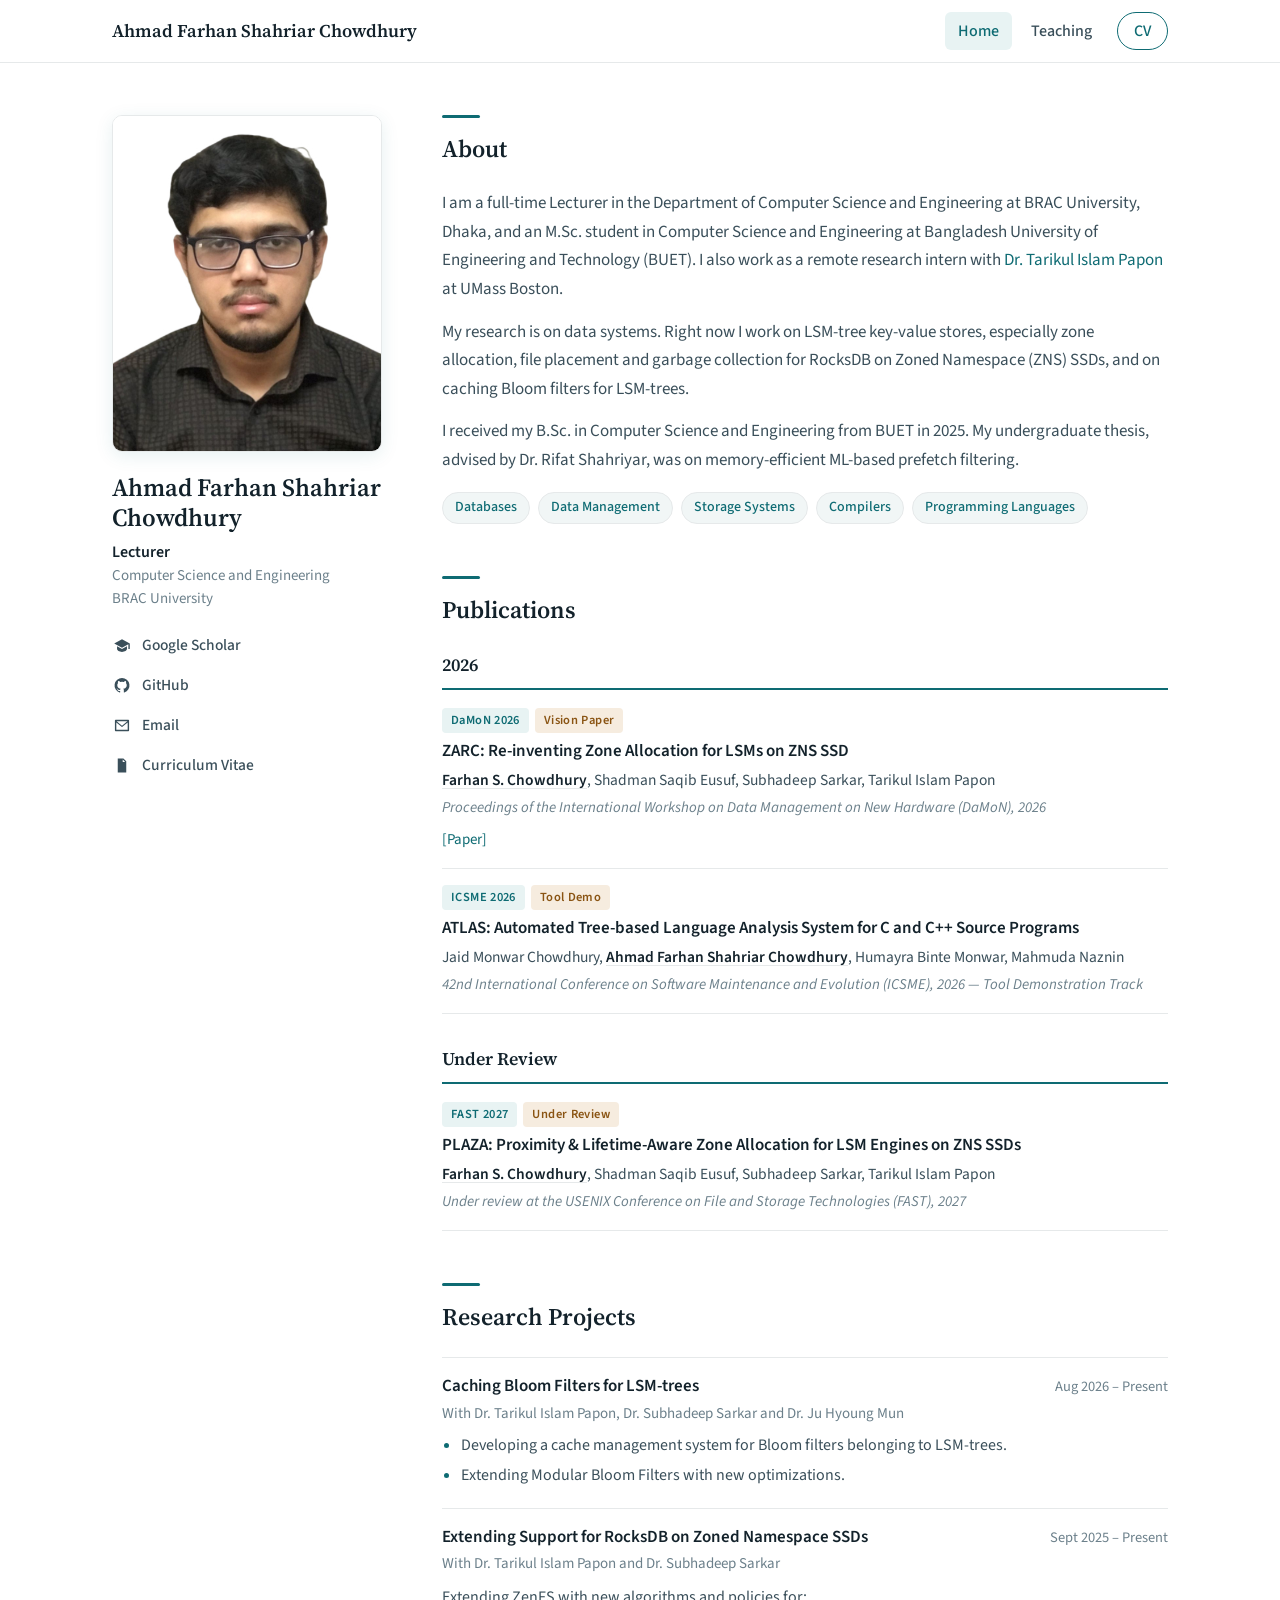
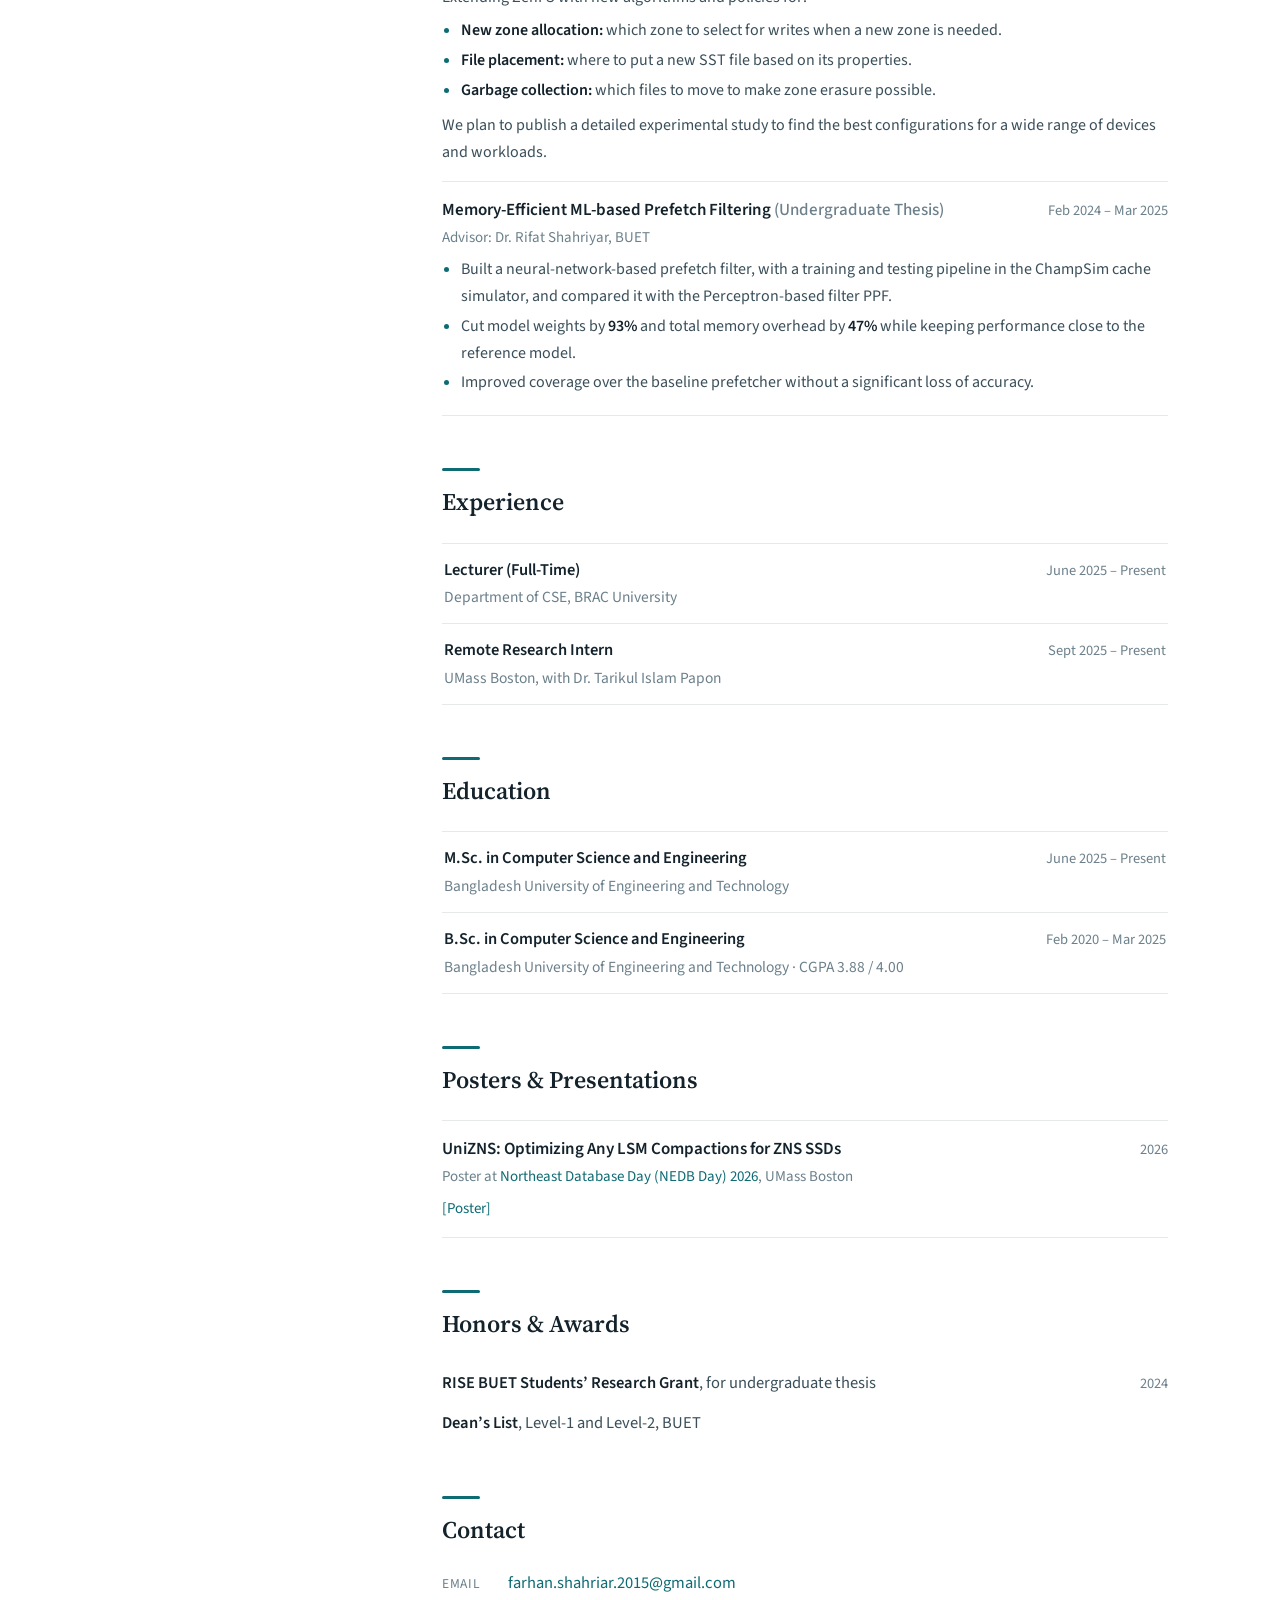
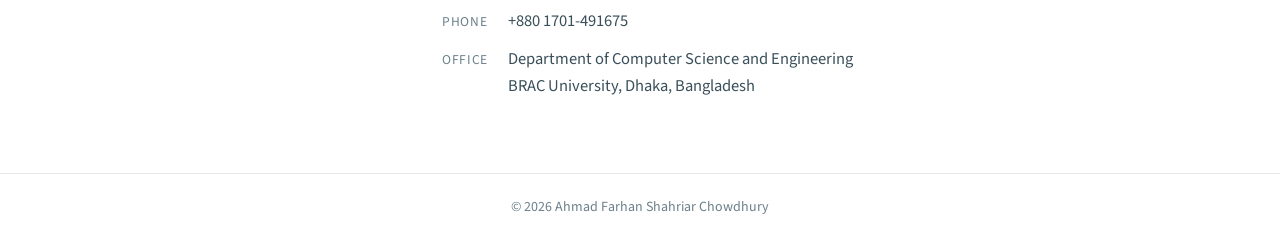
==== commit be9b4c58: "Updated the website" ====
--- a/index.html
+++ b/index.html
@@ -1,410 +1,208 @@
 <!DOCTYPE html>
 <html lang="en">
 <head>
-    <meta charset="UTF-8">
-    <meta name="viewport" content="width=device-width, initial-scale=1.0">
-    <title>Ahmad Farhan Shahriar Chowdhury</title>
-    <style>
-        :root {
-            --text: #2c3e50;
-            --heading: #1a252f;
-            --accent: #2980b9;
-            --light: #555;
-            --border: #c8cdd3;
-            --bg: #fdfdfd;
-        }
-
-        * { box-sizing: border-box; }
-
-        body {
-            font-family: 'Segoe UI', Tahoma, Geneva, Verdana, sans-serif;
-            line-height: 1.65;
-            color: var(--text);
-            max-width: 860px;
-            margin: 40px auto;
-            padding: 0 24px 60px;
-            background: var(--bg);
-            font-size: 0.97rem;
-        }
-
-        /* ── Header ── */
-        header {
-            text-align: center;
-            margin-bottom: 36px;
-        }
-        header h1 {
-            margin: 0 0 10px;
-            color: var(--heading);
-            font-size: 2.1rem;
-            letter-spacing: 0.02em;
-        }
-        .contact {
-            font-size: 0.93rem;
-            color: var(--light);
-            display: flex;
-            flex-wrap: wrap;
-            justify-content: center;
-            gap: 6px 16px;
-        }
-        .contact a { color: var(--accent); text-decoration: none; }
-        .contact a:hover { text-decoration: underline; }
-        .contact .sep { color: #aaa; }
-
-        /* ── Section headings ── */
-        h2 {
-            border-bottom: 2px solid var(--heading);
-            padding-bottom: 4px;
-            margin: 32px 0 14px;
-            color: var(--heading);
-            text-transform: uppercase;
-            font-size: 1.0rem;
-            letter-spacing: 0.06em;
-        }
-
-        /* ── Generic entry row ── */
-        .entry { margin-bottom: 18px; }
-        .entry-header {
-            display: flex;
-            justify-content: space-between;
-            align-items: baseline;
-            flex-wrap: wrap;
-            gap: 4px;
-            font-weight: 700;
-        }
-        .entry-header .date {
-            font-weight: 400;
-            font-size: 0.9rem;
-            color: var(--light);
-            white-space: nowrap;
-        }
-        .entry-sub {
-            display: flex;
-            justify-content: space-between;
-            flex-wrap: wrap;
-            gap: 2px;
-            font-style: italic;
-            color: var(--light);
-            margin-bottom: 4px;
-        }
-        .entry p { margin: 4px 0 0; }
-
-        ul {
-            margin: 6px 0 0;
-            padding-left: 1.4rem;
-        }
-        li { margin-bottom: 4px; }
-
-        /* ── Publications ── */
-        .pub { margin-bottom: 16px; }
-        .pub-title {
-            font-weight: 600;
-            color: var(--text);
-        }
-        .pub-venue {
-            color: var(--accent);
-            font-style: italic;
-        }
-        .pub-authors {
-            color: var(--light);
-            font-size: 0.93rem;
-        }
-        .pub-badge {
-            display: inline-block;
-            background: #eaf4fb;
-            color: var(--accent);
-            border: 1px solid #b3d4eb;
-            font-size: 0.78rem;
-            font-weight: 600;
-            padding: 1px 7px;
-            border-radius: 3px;
-            margin-right: 6px;
-            vertical-align: middle;
-        }
-
-        /* ── Academic projects ── */
-        .proj-title {
-            font-weight: 700;
-        }
-        .proj-link {
-            font-size: 0.85rem;
-            margin-left: 8px;
-            color: var(--accent);
-            text-decoration: none;
-            font-weight: 400;
-        }
-        .proj-link:hover { text-decoration: underline; }
-
-        /* ── Skills grid ── */
-        .skills-grid {
-            display: grid;
-            grid-template-columns: 170px 1fr;
-            gap: 6px 0;
-        }
-        .skills-label { font-weight: 700; }
-
-        /* ── References ── */
-        .ref-grid {
-            display: grid;
-            grid-template-columns: 1fr 1fr;
-            gap: 20px;
-        }
-        .ref-box strong { display: block; margin-bottom: 2px; }
-        .ref-box a { color: var(--accent); text-decoration: none; }
-        .ref-box a:hover { text-decoration: underline; }
-
-        /* ── Responsive ── */
-        @media (max-width: 620px) {
-            header h1 { font-size: 1.6rem; }
-            .entry-header { flex-direction: column; }
-            .entry-sub    { flex-direction: column; }
-            .skills-grid  { grid-template-columns: 1fr; }
-            .ref-grid     { grid-template-columns: 1fr; }
-        }
-    </style>
+  <meta charset="UTF-8" />
+  <meta name="viewport" content="width=device-width, initial-scale=1.0" />
+  <title>Ahmad Farhan Shahriar Chowdhury</title>
+  <meta name="description" content="Ahmad Farhan Shahriar Chowdhury — Lecturer in Computer Science and Engineering at BRAC University, working on data management and storage systems." />
+  <link rel="preconnect" href="https://fonts.googleapis.com" />
+  <link rel="preconnect" href="https://fonts.gstatic.com" crossorigin />
+  <link href="https://fonts.googleapis.com/css2?family=Source+Sans+3:wght@400;500;600&amp;family=Source+Serif+4:opsz,wght@8..60,600&amp;display=swap" rel="stylesheet" />
+  <link rel="stylesheet" href="style.css" />
 </head>
 <body>
 
-<header>
-    <h1>Ahmad Farhan Shahriar Chowdhury</h1>
-    <div class="contact">
-        <span><a href="mailto:farhan.shahriar.2015@gmail.com">farhan.shahriar.2015@gmail.com</a></span>
-        <span class="sep">|</span>
-        <span>+8801701491675</span>
-        <span class="sep">|</span>
-        <span><a href="https://github.com/afschy" target="_blank">github.com/afschy</a></span>
-        <span class="sep">|</span>
-        <span><a href="https://scholar.google.com/citations?user=afschy" target="_blank">Google Scholar</a></span>
+<nav class="nav">
+  <div class="nav-in">
+    <a class="nav-name" href="index.html">Ahmad Farhan Shahriar Chowdhury</a>
+    <a href="index.html" class="active">Home</a>
+    <a href="teaching.html">Teaching</a>
+    <!-- TODO: replace "#" with the CV link -->
+    <a href="#" class="nav-cv">CV</a>
+  </div>
+</nav>
+
+<div class="shell">
+  <aside class="side">
+    <img class="photo" src="img/photo.jpg" alt="Ahmad Farhan Shahriar Chowdhury" />
+    <div>
+      <h1>Ahmad Farhan Shahriar Chowdhury</h1>
+      <div class="role">Lecturer</div>
+      <div class="affil">Computer Science and Engineering<br/>BRAC University</div>
+      <ul class="lns">
+        <li><a class="ln" href="https://scholar.google.com/citations?user=afschy" target="_blank"><svg viewBox="0 0 24 24" aria-hidden="true"><path d="M12 3 1 9l11 6 9-4.9V17h2V9L12 3zM5 13.2V17c0 2.2 3.1 4 7 4s7-1.8 7-4v-3.8l-7 3.8-7-3.8z"/></svg><span>Google Scholar</span></a></li>
+        <li><a class="ln" href="https://github.com/afschy" target="_blank"><svg viewBox="0 0 24 24" aria-hidden="true"><path d="M12 1.5a10.5 10.5 0 0 0-3.32 20.47c.53.1.72-.23.72-.5v-1.8c-2.92.63-3.54-1.4-3.54-1.4-.48-1.22-1.17-1.55-1.17-1.55-.96-.65.07-.64.07-.64 1.06.08 1.61 1.09 1.61 1.09.94 1.61 2.47 1.15 3.07.88.1-.68.37-1.15.67-1.42-2.33-.26-4.78-1.17-4.78-5.19 0-1.15.41-2.08 1.08-2.82-.11-.27-.47-1.34.1-2.79 0 0 .88-.28 2.88 1.08a9.9 9.9 0 0 1 5.24 0c2-1.36 2.88-1.08 2.88-1.08.57 1.45.21 2.52.1 2.79.67.74 1.08 1.67 1.08 2.82 0 4.03-2.46 4.92-4.8 5.18.38.33.71.97.71 1.96v2.9c0 .28.19.61.72.5A10.5 10.5 0 0 0 12 1.5z"/></svg><span>GitHub</span></a></li>
+        <li><a class="ln" href="mailto:farhan.shahriar.2015@gmail.com"><svg viewBox="0 0 24 24" aria-hidden="true"><path d="M2 5a1 1 0 0 1 1-1h18a1 1 0 0 1 1 1v14a1 1 0 0 1-1 1H3a1 1 0 0 1-1-1V5zm2.4 1L12 12.2 19.6 6H4.4zM20 7.9l-7.4 6a1 1 0 0 1-1.2 0L4 7.9V18h16V7.9z"/></svg><span>Email</span></a></li>
+        <li><a class="ln" href="#"><svg viewBox="0 0 24 24" aria-hidden="true"><path d="M6 2h8l4 4v16H6V2zm7 1.5V7h3.5L13 3.5zM8 11h8v1.6H8V11zm0 3.4h8V16H8v-1.6zm0 3.4h5v1.6H8v-1.6z"/></svg><span>Curriculum Vitae</span></a></li>
+      </ul>
     </div>
-</header>
-
-<!-- Research Interests -->
-<section>
-    <h2>Research Interests</h2>
-    <p>Database, Data Management, Storage Systems</p>
-</section>
-
-<!-- Professional Experience -->
-<section>
-    <h2>Professional Experience</h2>
-
-    <div class="entry">
-        <div class="entry-header">
-            <span>BRAC University &mdash; Dhaka, Bangladesh</span>
-            <span class="date">June 2025 &ndash; Present</span>
-        </div>
-        <div class="entry-sub">
-            <span>Lecturer (Full-Time), Department of Computer Science and Engineering</span>
-        </div>
+  </aside>
+
+  <main>
+    <section id="about">
+      <h2>About</h2>
+      <p>I am a full-time Lecturer in the Department of Computer Science and Engineering at
+      BRAC University, Dhaka, and an M.Sc. student in Computer Science and Engineering at
+      Bangladesh University of Engineering and Technology (BUET). I also work as a remote research
+      intern with <a href="https://www.cs.umb.edu/~tpapon/" target="_blank">Dr. Tarikul Islam Papon</a>
+      at UMass Boston.</p>
+
+      <p>My research is on data systems. Right now I work on LSM-tree key-value stores, especially
+      zone allocation, file placement and garbage collection for RocksDB on Zoned Namespace (ZNS)
+      SSDs, and on caching Bloom filters for LSM-trees.</p>
+
+      <p>I received my B.Sc. in Computer Science and Engineering from BUET in 2025. My undergraduate
+      thesis, advised by Dr. Rifat Shahriyar, was on memory-efficient ML-based prefetch filtering.</p>
+
+      <ul class="chips" aria-label="Research interests">
+        <li>Databases</li>
+        <li>Data Management</li>
+        <li>Storage Systems</li>
+        <li>Compilers</li>
+        <li>Programming Languages</li>
+      </ul>
+    </section>
+
+    <section id="publications">
+      <h2>Publications</h2>
+
+      <h3 class="sub-head">2026</h3>
+      <ul class="pub-list">
+        <li class="pub-item">
+          <div class="badges"><span class="badge">DaMoN 2026</span><span class="badge badge-alt">Vision Paper</span></div>
+          <div class="pub-title">ZARC: Re-inventing Zone Allocation for LSMs on ZNS SSD</div>
+          <div class="pub-authors"><b>Farhan S. Chowdhury</b>, Shadman Saqib Eusuf, Subhadeep Sarkar, Tarikul Islam Papon</div>
+          <div class="pub-venue">Proceedings of the International Workshop on Data Management on New Hardware (DaMoN), 2026</div>
+          <div class="pub-links"><a href="https://dl.acm.org/doi/epdf/10.1145/3789237.3809132" target="_blank">[Paper]</a></div>
+        </li>
+        <li class="pub-item">
+          <div class="badges"><span class="badge">ICSME 2026</span><span class="badge badge-alt">Tool Demo</span></div>
+          <div class="pub-title">ATLAS: Automated Tree-based Language Analysis System for C and C++ Source Programs</div>
+          <div class="pub-authors">Jaid Monwar Chowdhury, <b>Ahmad Farhan Shahriar Chowdhury</b>, Humayra Binte Monwar, Mahmuda Naznin</div>
+          <div class="pub-venue">42nd International Conference on Software Maintenance and Evolution (ICSME), 2026 &mdash; Tool Demonstration Track</div>
+        </li>
+      </ul>
+
+      <h3 class="sub-head">Under Review</h3>
+      <ul class="pub-list">
+        <li class="pub-item">
+          <div class="badges"><span class="badge">FAST 2027</span><span class="badge badge-alt">Under Review</span></div>
+          <div class="pub-title">PLAZA: Proximity &amp; Lifetime-Aware Zone Allocation for LSM Engines on ZNS SSDs</div>
+          <div class="pub-authors"><b>Farhan S. Chowdhury</b>, Shadman Saqib Eusuf, Subhadeep Sarkar, Tarikul Islam Papon</div>
+          <div class="pub-venue">Under review at the USENIX Conference on File and Storage Technologies (FAST), 2027</div>
+        </li>
+      </ul>
+    </section>
+
+    <section id="research">
+      <h2>Research Projects</h2>
+
+      <div class="proj">
+        <div class="proj-head">
+          <div class="proj-title">Caching Bloom Filters for LSM-trees</div>
+          <div class="when">Aug 2026 &ndash; Present</div>
+        </div>
+        <div class="proj-meta">With Dr. Tarikul Islam Papon, Dr. Subhadeep Sarkar and Dr. Ju Hyoung Mun</div>
         <ul>
-            <li><strong>Courses:</strong> Operating Systems, Computer Architecture, Computer Graphics, Machine Learning</li>
+          <li>Developing a cache management system for Bloom filters belonging to LSM-trees.</li>
+          <li>Extending Modular Bloom Filters with new optimizations.</li>
         </ul>
-    </div>
-
-    <div class="entry">
-        <div class="entry-header">
-            <span>UMass Boston &mdash; Massachusetts, USA</span>
-            <span class="date">September 2025 &ndash; Present</span>
-        </div>
-        <div class="entry-sub">
-            <span>Research Intern under Dr. Tarikul Islam Papon</span>
-        </div>
-    </div>
-</section>
-
-<!-- Education -->
-<section>
-    <h2>Education</h2>
-
-    <div class="entry">
-        <div class="entry-header">
-            <span>Bangladesh University of Engineering and Technology &mdash; Dhaka, Bangladesh</span>
-            <span class="date">June 2025 &ndash; Present</span>
-        </div>
-        <div class="entry-sub">
-            <span>M.Sc. in Computer Science and Engineering</span>
-        </div>
-    </div>
-
-    <div class="entry">
-        <div class="entry-header">
-            <span>Bangladesh University of Engineering and Technology &mdash; Dhaka, Bangladesh</span>
-            <span class="date">February 2020 &ndash; March 2025</span>
-        </div>
-        <div class="entry-sub">
-            <span>B.Sc. in Computer Science and Engineering</span>
-            <span>CGPA: 3.88 / 4.00</span>
-        </div>
-        <p><strong>Relevant Coursework:</strong> Structured Programming Language, Data Structures and Algorithms, Compiler, Computer Architecture, Operating Systems, Computer Security, Computer Graphics, Machine Learning</p>
-    </div>
-</section>
-
-<!-- Awards & Achievements -->
-<section>
-    <h2>Awards &amp; Achievements</h2>
-    <ul>
-        <li><strong>Research Grant:</strong> Recipient of the RISE BUET Students&rsquo; Research Grant (for Undergraduate Thesis)</li>
-        <li><strong>Dean&rsquo;s List:</strong> Included in the Dean&rsquo;s List of Level-1 and Level-2</li>
-    </ul>
-</section>
-
-<!-- Publications -->
-<section>
-    <h2>Publications</h2>
-
-    <div class="pub">
-        <div class="pub-title">ZARC: Re-inventing Zone Allocation for LSMs on ZNS SSD</div>
-        <div class="pub-authors">Farhan S. Chowdhury, Shadman Saqib Eusuf, Subhadeep Sarkar, Tarikul Islam Papon</div>
-        <div class="pub-venue">Proceedings of the International Workshop on Data Management on New Hardware (DaMoN), 2026</div>
-    </div>
-
-    <div class="pub">
-        <span class="pub-badge">Under Review</span>
-        <span class="pub-title">PLAZA: Proximity &amp; Lifetime-Aware Zone Allocation for LSM Engines on ZNS SSDs</span>
-        <div class="pub-authors">Farhan S. Chowdhury, Shadman Saqib Eusuf, Subhadeep Sarkar, Tarikul Islam Papon</div>
-        <div class="pub-venue">VLDB 2026</div>
-    </div>
-</section>
-
-<!-- Posters & Presentations -->
-<section>
-    <h2>Posters &amp; Presentations</h2>
-
-    <div class="entry">
-        <div class="entry-header">
-            <span>UniZNS: Optimizing Any LSM Compactions for ZNS SSDs</span>
-        </div>
-        <div class="entry-sub">
-            <span>Poster at Northeast Database (NEDB) Day &mdash; UMass Boston, Boston, USA</span>
-        </div>
-    </div>
-</section>
-
-<!-- Research Projects -->
-<section>
-    <h2>Research Projects</h2>
-
-    <div class="entry">
-        <div class="entry-header">
-            <span>Extending Support for RocksDB on Zoned Namespace SSD</span>
-            <span class="date">August 2025 &ndash; Present</span>
-        </div>
-        <div class="entry-sub">
-            <span>Advisor: Dr. Tarikul Islam Papon, UMass Boston</span>
-        </div>
-        <p>Currently working on extending ZenFS by implementing different algorithms and policies:</p>
+      </div>
+
+      <div class="proj">
+        <div class="proj-head">
+          <div class="proj-title">Extending Support for RocksDB on Zoned Namespace SSDs</div>
+          <div class="when">Sept 2025 &ndash; Present</div>
+        </div>
+        <div class="proj-meta">With Dr. Tarikul Islam Papon and Dr. Subhadeep Sarkar</div>
+        <p>Extending ZenFS with new algorithms and policies for:</p>
         <ul>
-            <li><strong>New Zone Allocation:</strong> Deciding which zone to select for writes when a new zone is needed.</li>
-            <li><strong>File Placement:</strong> Deciding where to put a new SST file based on its properties.</li>
-            <li><strong>Garbage Collection:</strong> Deciding which files to move in order to facilitate zone erasure.</li>
+          <li><b>New zone allocation:</b> which zone to select for writes when a new zone is needed.</li>
+          <li><b>File placement:</b> where to put a new SST file based on its properties.</li>
+          <li><b>Garbage collection:</b> which files to move to make zone erasure possible.</li>
         </ul>
-    </div>
-
-    <div class="entry">
-        <div class="entry-header">
-            <span>Memory-Efficient ML-based Prefetch Filtering (UG Thesis)</span>
-            <span class="date">February 2024 &ndash; March 2025</span>
-        </div>
-        <div class="entry-sub">
-            <span>Advisor: Dr. Rifat Shahriyar, BUET</span>
-        </div>
+        <p>We plan to publish a detailed experimental study to find the best configurations for a
+        wide range of devices and workloads.</p>
+      </div>
+
+      <div class="proj">
+        <div class="proj-head">
+          <div class="proj-title">Memory-Efficient ML-based Prefetch Filtering <span class="proj-note">(Undergraduate Thesis)</span></div>
+          <div class="when">Feb 2024 &ndash; Mar 2025</div>
+        </div>
+        <div class="proj-meta">Advisor: Dr. Rifat Shahriyar, BUET</div>
         <ul>
-            <li>Developed a Neural Network-based Prefetch Filtering algorithm and a training &amp; testing pipeline in the ChampSim cache simulator; compared with the existing Perceptron-based filter (PPF).</li>
-            <li>Achieved a reduction of <strong>93%</strong> in model weights and <strong>47%</strong> in total memory overhead while keeping performance almost the same as the reference model.</li>
-            <li>Significantly improved Coverage compared to the baseline prefetcher without any significant loss of Accuracy.</li>
+          <li>Built a neural-network-based prefetch filter, with a training and testing pipeline in the
+          ChampSim cache simulator, and compared it with the Perceptron-based filter PPF.</li>
+          <li>Cut model weights by <b>93%</b> and total memory overhead by <b>47%</b> while keeping
+          performance close to the reference model.</li>
+          <li>Improved coverage over the baseline prefetcher without a significant loss of accuracy.</li>
         </ul>
-    </div>
-
-    <div class="entry">
-        <div class="entry-header">
-            <span>ATLAS: Automated Tree-based Language Analysis System for C and C++ source programs</span>
-            <span class="date">October &ndash; November 2025</span>
-        </div>
-        <div class="entry-sub">
-            <span>Advisor: Dr. Mahmuda Naznin, BUET</span>
-        </div>
-        <ul>
-            <li>Developed a Static Analysis Tool for C and C++ that generates interconnected Control-Flow and Data-Flow Graph visualizations.</li>
-            <li>Handled problematic memory-related features such as control-flow through function pointers and tracking variable changes through indirect pointer access.</li>
-        </ul>
-    </div>
-</section>
-
-<!-- Selected Academic Projects -->
-<section>
-    <h2>Selected Academic Projects</h2>
-
-    <ul>
-        <li>
-            <span class="proj-title">Computer Architecture (3-1)</span>
-            <a class="proj-link" href="https://github.com/afschy" target="_blank">GitHub</a><br>
-            Created a 4-bit computer from scratch using basic ICs that can run MIPS instructions, along with an assembler and LogiSim/Proteus simulations.
-        </li>
-        <li>
-            <span class="proj-title">Compiler (3-1)</span>
-            <a class="proj-link" href="https://github.com/afschy" target="_blank">GitHub</a><br>
-            Implementation of a basic C compiler in C++, Flex, and GNU Bison that compiles C code to 8086 assembly, featuring Lexical Analysis, Syntax Tree Generation, and Peephole Optimization.
-        </li>
-        <li>
-            <span class="proj-title">Operating Systems (3-2)</span>
-            <a class="proj-link" href="https://github.com/afschy" target="_blank">GitHub</a><br>
-            Implementation of Lottery Scheduling, Multi-Level Feedback Queue Scheduling, Multithreading, Mutex Locks, and Semaphores in the Xv6-riscv kernel (C).
-        </li>
-        <li>
-            <span class="proj-title">Computer Networks (3-2)</span>
-            <a class="proj-link" href="https://github.com/afschy" target="_blank">GitHub</a><br>
-            An FTP server from scratch using Socket Programming in Java; TCP Adaptive Reno Congestion Control Algorithm in ns-3.
-        </li>
-        <li>
-            <span class="proj-title">Computer Graphics (4-1)</span>
-            <a class="proj-link" href="https://github.com/afschy" target="_blank">GitHub</a><br>
-            Implementation of Ray Tracing using C++ and OpenGL.
-        </li>
-        <li>
-            <span class="proj-title">Machine Learning (4-2)</span>
-            <a class="proj-link" href="https://github.com/afschy" target="_blank">GitHub</a><br>
-            Classification via Logistic Regression with Ensemble Learning (Stacking &amp; Bagging); a Feed-forward Neural Network with Batch Normalization, Dropout Regularization, and Adam Optimization &mdash; all from scratch in Python.
-        </li>
-    </ul>
-</section>
-
-<!-- Skills -->
-<section>
-    <h2>Skills</h2>
-    <div class="skills-grid">
-        <div class="skills-label">Languages:</div>
-        <div>Bash, C, C++, Java, JavaScript, RISC-V Assembly, Python, SQL, x86 Assembly</div>
-
-        <div class="skills-label">Research Tools:</div>
-        <div>ChampSim, Scikit-learn, TensorFlow</div>
-
-        <div class="skills-label">Dev Tools &amp; Frameworks:</div>
-        <div>Docker, Express.js, JavaFX, Node.js, MongoDB, PostgreSQL, RocksDB</div>
-
-        <div class="skills-label">Other Technologies:</div>
-        <div>ATmega32, Arduino, Flex, GNU Bison, OpenGL, Proteus, Xv6</div>
-    </div>
-</section>
-
-<!-- References -->
-<section>
-    <h2>References</h2>
-    <div class="ref-grid">
-        <div class="ref-box">
-            <strong>Dr. Tarikul Islam Papon</strong>
-            Assistant Professor, Computer Science Department<br>
-            UMass Boston, Massachusetts, USA<br>
-            <a href="mailto:t.papon@umb.edu">t.papon@umb.edu</a><br>
-            +1 857-225-3615
-        </div>
-        <div class="ref-box">
-            <strong>Dr. Rifat Shahriyar</strong>
-            Professor, Department of CSE<br>
-            Bangladesh University of Engineering and Technology<br>
-            <a href="mailto:rifat@cse.buet.ac.bd">rifat@cse.buet.ac.bd</a><br>
-            +880 1777-403791
-        </div>
-    </div>
-</section>
-
+      </div>
+    </section>
+
+    <section id="experience">
+      <h2>Experience</h2>
+      <div class="exp">
+        <div class="exp-row">
+          <div><div class="exp-role">Lecturer (Full-Time)</div><div class="exp-org">Department of CSE, BRAC University</div></div>
+          <div class="when">June 2025 &ndash; Present</div>
+        </div>
+        <div class="exp-row">
+          <div><div class="exp-role">Remote Research Intern</div><div class="exp-org">UMass Boston, with Dr. Tarikul Islam Papon</div></div>
+          <div class="when">Sept 2025 &ndash; Present</div>
+        </div>
+      </div>
+    </section>
+
+    <section id="education">
+      <h2>Education</h2>
+      <div class="exp">
+        <div class="exp-row">
+          <div><div class="exp-role">M.Sc. in Computer Science and Engineering</div><div class="exp-org">Bangladesh University of Engineering and Technology</div></div>
+          <div class="when">June 2025 &ndash; Present</div>
+        </div>
+        <div class="exp-row">
+          <div><div class="exp-role">B.Sc. in Computer Science and Engineering</div><div class="exp-org">Bangladesh University of Engineering and Technology &middot; CGPA 3.88 / 4.00</div></div>
+          <div class="when">Feb 2020 &ndash; Mar 2025</div>
+        </div>
+      </div>
+    </section>
+
+    <section id="posters">
+      <h2>Posters &amp; Presentations</h2>
+      <div class="proj">
+        <div class="proj-head">
+          <div class="proj-title">UniZNS: Optimizing Any LSM Compactions for ZNS SSDs</div>
+          <div class="when">2026</div>
+        </div>
+        <div class="proj-meta">Poster at <a href="https://nedbday.github.io/2026" target="_blank">Northeast Database Day (NEDB Day) 2026</a>, UMass Boston</div>
+        <div class="pub-links"><a href="https://nedbday.github.io/2026/download/posters/poster_47.pdf" target="_blank">[Poster]</a></div>
+      </div>
+    </section>
+
+    <section id="honors">
+      <h2>Honors &amp; Awards</h2>
+      <ul class="honors">
+        <li><span><b>RISE BUET Students&rsquo; Research Grant</b>, for undergraduate thesis</span><span class="when">2024</span></li>
+        <li><span><b>Dean&rsquo;s List</b>, Level-1 and Level-2, BUET</span><span class="when"></span></li>
+      </ul>
+    </section>
+
+    <section id="contact">
+      <h2>Contact</h2>
+      <dl class="contact">
+        <dt>Email</dt>
+        <dd><a href="mailto:farhan.shahriar.2015@gmail.com">farhan.shahriar.2015@gmail.com</a></dd>
+        <dt>Phone</dt>
+        <dd>+880 1701-491675</dd>
+        <dt>Office</dt>
+        <dd>Department of Computer Science and Engineering<br/>BRAC University, Dhaka, Bangladesh</dd>
+      </dl>
+    </section>
+  </main>
+</div>
+
+<footer>&copy; 2026 Ahmad Farhan Shahriar Chowdhury</footer>
 </body>
 </html>
--- a/style.css
+++ b/style.css
@@ -0,0 +1,237 @@
+:root{
+  --ink:#13222b; --soft:#3a4f5a; --mute:#6c808b;
+  --paper:#ffffff; --card:#ffffff; --line:#e6e9ea;
+  --hover:#e8f3f3; --accent:#0e6b73; --accent-hi:#128894;
+  --chip:#f1f6f6; --badge-alt-bg:#f6ecdf; --badge-alt:#8a5413;
+  --nav-bg:rgba(255,255,255,.88); --shadow:rgba(14,107,115,.10);
+  --nav-h:62px;
+  color-scheme:light;
+}
+@media (prefers-color-scheme:dark){
+  :root:not([data-theme="light"]){
+    --ink:#e6eef0; --soft:#b9c7cc; --mute:#86979f;
+    --paper:#0f1519; --card:#151d22; --line:#243038;
+    --hover:#16303a; --accent:#5cc4cc; --accent-hi:#86d8de;
+    --chip:#172529; --badge-alt-bg:#33291b; --badge-alt:#e6b877;
+    --nav-bg:rgba(15,21,25,.85); --shadow:rgba(0,0,0,.35);
+    color-scheme:dark;
+  }
+}
+:root[data-theme="dark"]{
+  --ink:#e6eef0; --soft:#b9c7cc; --mute:#86979f;
+  --paper:#0f1519; --card:#151d22; --line:#243038;
+  --hover:#16303a; --accent:#5cc4cc; --accent-hi:#86d8de;
+  --chip:#172529; --badge-alt-bg:#33291b; --badge-alt:#e6b877;
+  --nav-bg:rgba(15,21,25,.85); --shadow:rgba(0,0,0,.35);
+  color-scheme:dark;
+}
+
+*,*::before,*::after{ box-sizing:border-box; margin:0; padding:0 }
+html{ scroll-behavior:smooth }
+body{
+  font-family:'Source Sans 3',system-ui,-apple-system,sans-serif;
+  font-size:17px; line-height:1.68;
+  color:var(--soft); background:var(--paper);
+  -webkit-font-smoothing:antialiased;
+}
+a{ color:var(--accent); text-decoration:none }
+a:hover{ color:var(--accent-hi); text-decoration:underline }
+b,strong{ color:var(--ink); font-weight:600 }
+.serif{ font-family:'Source Serif 4',Georgia,serif }
+
+/* ── Nav ── */
+.nav{
+  position:sticky; top:0; z-index:50;
+  background:var(--nav-bg); backdrop-filter:blur(10px);
+  border-bottom:1px solid var(--line);
+}
+.nav-in{
+  max-width:1120px; margin:0 auto; padding:0 32px;
+  height:var(--nav-h); display:flex; align-items:center; gap:6px;
+}
+.nav-name{
+  font-family:'Source Serif 4',Georgia,serif;
+  font-size:18px; font-weight:600; color:var(--ink);
+  margin-right:auto; white-space:nowrap;
+}
+.nav-name:hover{ text-decoration:none; color:var(--accent) }
+.nav a:not(.nav-name){
+  padding:6px 13px; border-radius:6px;
+  font-size:16px; font-weight:500; color:var(--soft); white-space:nowrap;
+  transition:background .15s, color .15s;
+}
+.nav a:not(.nav-name):hover, .nav a.active{ background:var(--hover); color:var(--accent); text-decoration:none }
+.nav a.nav-cv{ margin-left:6px; padding:5px 16px; border:1.5px solid var(--accent); border-radius:20px; color:var(--accent) }
+.nav a.nav-cv:hover{ background:var(--accent); color:var(--paper) }
+
+/* ── Shell: sticky profile column + content ── */
+.shell{
+  max-width:1120px; margin:0 auto; padding:52px 32px 72px;
+  display:grid; grid-template-columns:270px minmax(0,1fr); gap:60px; align-items:start;
+}
+.side{ position:sticky; top:calc(var(--nav-h) + 40px) }
+.photo{
+  display:block; width:100%; height:auto; border-radius:10px;
+  border:1px solid var(--line); box-shadow:0 4px 18px var(--shadow);
+  object-fit:cover;
+}
+.photo-ph{
+  display:grid; place-items:center;
+  background:
+    radial-gradient(circle at 20% 15%, var(--hover), transparent 60%),
+    linear-gradient(135deg, var(--chip), var(--card));
+  font-family:'Source Serif 4',Georgia,serif; font-size:2.6rem; font-weight:600;
+  letter-spacing:.08em; color:var(--accent);
+}
+.side h1{
+  font-family:'Source Serif 4',Georgia,serif;
+  font-size:1.55rem; font-weight:600; line-height:1.22;
+  color:var(--ink); margin:20px 0 6px;
+}
+.role{ font-size:16px; color:var(--ink); font-weight:600 }
+.affil{ font-size:15px; color:var(--mute); line-height:1.5; margin-bottom:16px }
+.lns{ list-style:none; display:flex; flex-direction:column; gap:2px }
+.ln{
+  display:flex; align-items:center; gap:10px;
+  padding:6px 8px; margin-left:-8px; border-radius:7px;
+  font-size:15.5px; font-weight:500; color:var(--soft);
+  transition:background .15s, color .15s;
+}
+.ln svg{ width:20px; height:17px; flex-shrink:0; fill:currentColor }
+.ln:hover{ background:var(--hover); color:var(--accent); text-decoration:none }
+
+/* ── Sections ── */
+main h2{
+  font-family:'Source Serif 4',Georgia,serif;
+  font-size:1.5rem; font-weight:600; color:var(--ink);
+  margin:0 0 20px; padding-top:14px; position:relative;
+  scroll-margin-top:calc(var(--nav-h) + 20px);
+}
+main h2::before{
+  content:""; position:absolute; top:0; left:0;
+  width:38px; height:3px; border-radius:2px; background:var(--accent);
+}
+section + section{ margin-top:52px }
+section p + p{ margin-top:14px }
+
+.chips{ display:flex; flex-wrap:wrap; gap:8px; margin-top:18px; list-style:none }
+.chips li{
+  font-size:14px; font-weight:500; color:var(--accent);
+  background:var(--chip); border:1px solid var(--line);
+  padding:3px 12px; border-radius:20px;
+}
+
+.sub-head{
+  font-family:'Source Serif 4',Georgia,serif;
+  font-size:1.12rem; font-weight:600; color:var(--ink);
+  margin:30px 0 2px; padding-bottom:8px; border-bottom:2px solid var(--accent);
+  display:flex; justify-content:space-between; align-items:baseline; gap:16px; flex-wrap:wrap;
+}
+.sub-head:first-of-type{ margin-top:0 }
+.sub-head span{
+  font-family:'Source Sans 3',system-ui,sans-serif;
+  font-size:14px; font-weight:500; color:var(--mute);
+}
+
+/* ── Publications ── */
+.pub-list{ list-style:none }
+.pub-item{ padding:16px 0; border-bottom:1px solid var(--line) }
+.badges{ display:flex; flex-wrap:wrap; gap:6px; margin-bottom:6px }
+.badge{
+  display:inline-block; font-size:12.5px; font-weight:600; letter-spacing:.03em;
+  padding:2px 9px; border-radius:4px; background:var(--hover); color:var(--accent);
+}
+.badge-alt{ background:var(--badge-alt-bg); color:var(--badge-alt) }
+.pub-title{ font-size:17px; font-weight:600; color:var(--ink); line-height:1.45 }
+.pub-authors{ font-size:15.5px; margin-top:3px }
+.pub-authors b{ text-decoration:underline; text-decoration-color:var(--line); text-underline-offset:3px }
+.pub-venue{ font-size:15px; color:var(--mute); font-style:italic; margin-top:2px }
+.pub-links{ margin-top:7px; font-size:15px; display:flex; gap:14px }
+
+/* ── Projects ── */
+.proj{ padding:16px 0; border-bottom:1px solid var(--line) }
+.proj:first-of-type{ border-top:1px solid var(--line) }
+.proj-head{ display:grid; grid-template-columns:1fr auto; gap:20px; align-items:baseline }
+.proj-title{ font-weight:600; color:var(--ink); font-size:17px; line-height:1.45 }
+.proj-meta{ font-size:15px; color:var(--mute); margin-top:1px }
+.proj-note{ font-weight:500; color:var(--mute) }
+.proj p{ font-size:16px; margin-top:8px }
+.proj ul{ margin:6px 0 0 1.2rem; font-size:16px }
+.proj li{ margin:3px 0 }
+.proj li::marker{ color:var(--accent) }
+
+/* ── Experience / education rows ── */
+.exp{ border-top:1px solid var(--line) }
+.exp-row{
+  display:grid; grid-template-columns:1fr auto; gap:20px; align-items:baseline;
+  padding:13px 2px; border-bottom:1px solid var(--line);
+}
+.exp-role{ font-weight:600; color:var(--ink); font-size:16.5px }
+.exp-org{ font-size:15.5px; color:var(--mute) }
+.when{
+  font-size:14.5px; color:var(--mute);
+  white-space:nowrap; font-variant-numeric:tabular-nums;
+}
+
+/* ── Honors ── */
+.honors{ list-style:none }
+.honors li{ display:flex; align-items:baseline; gap:16px; padding:6px 0; font-size:16.5px }
+.honors .when{ margin-left:auto; text-align:right }
+
+/* ── Teaching ── */
+.sec-head{
+  display:flex; align-items:baseline; justify-content:space-between; gap:20px; flex-wrap:wrap;
+  margin:38px 0 0; padding-bottom:8px; border-bottom:2px solid var(--accent);
+}
+.sec-head:first-of-type{ margin-top:0 }
+.sec-head h3{ font-family:'Source Serif 4',Georgia,serif; font-size:1.15rem; font-weight:600; color:var(--ink) }
+.sec-head h3 span{
+  display:block; font-family:'Source Sans 3',system-ui,sans-serif;
+  font-size:14.5px; font-weight:500; color:var(--mute);
+}
+.sec-when{ font-size:14.5px; color:var(--mute); white-space:nowrap; margin-left:auto; text-align:right }
+.course{
+  padding:14px 2px; border-bottom:1px solid var(--line);
+  display:grid; grid-template-columns:1fr auto; gap:18px; align-items:baseline;
+}
+.course-code{ font-weight:600; color:var(--ink); font-size:16.5px }
+.course-name{ font-size:15.5px; color:var(--mute) }
+.course-terms{ font-size:14.5px; color:var(--mute); white-space:nowrap; font-variant-numeric:tabular-nums }
+
+/* ── Contact ── */
+.contact{ display:grid; grid-template-columns:auto 1fr; gap:10px 20px; font-size:16.5px }
+.contact dt{
+  color:var(--mute); font-size:13.5px; text-transform:uppercase;
+  letter-spacing:.05em; padding-top:3px;
+}
+
+/* ── Footer ── */
+footer{
+  border-top:1px solid var(--line); padding:22px 32px;
+  text-align:center; font-size:14px; color:var(--mute);
+}
+
+/* ── Responsive ── */
+@media (max-width:900px){
+  .shell{ grid-template-columns:1fr; gap:36px; padding:32px 22px 56px }
+  .side{ position:static; display:grid; grid-template-columns:170px 1fr; gap:24px; align-items:center }
+  .side h1{ margin-top:0 }
+  .nav-in{ padding:0 18px; gap:2px }
+}
+@media (max-width:560px){
+  .shell{ padding:26px 16px 48px }
+  .nav-in{ padding:0 12px }
+  .nav-name{ font-size:16px }
+  .nav a:not(.nav-name){ padding:6px 9px; font-size:15px }
+  .nav a.nav-cv{ margin-left:2px; padding:4px 12px }
+  .side{ grid-template-columns:1fr }
+  .photo{ max-width:230px }
+  .exp-row, .proj-head, .course{ grid-template-columns:1fr; gap:2px }
+  .course-terms{ white-space:normal }
+  .honors li{ flex-direction:column; gap:0 }
+  .honors .when{ margin-left:0 }
+}
+@media (max-width:420px){
+  .nav-name{ display:none }
+  .nav-in{ justify-content:center }
+}
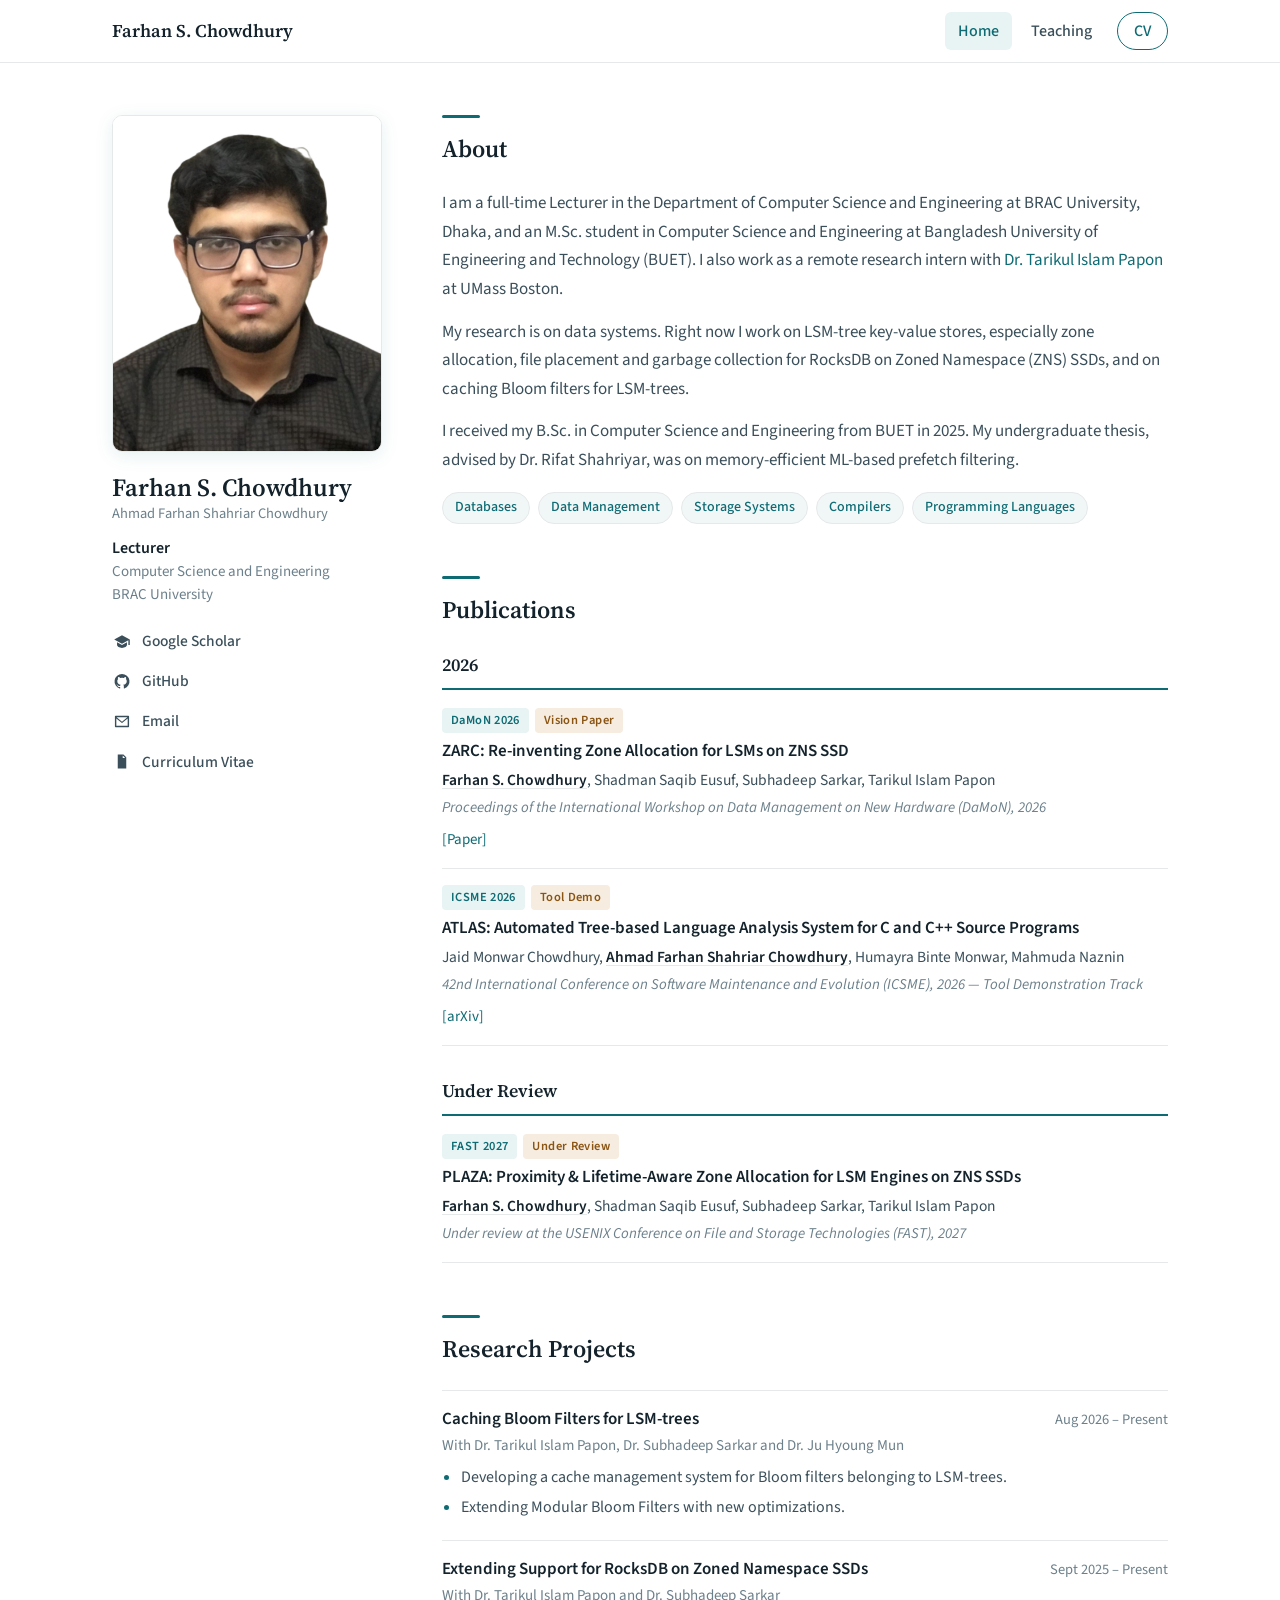
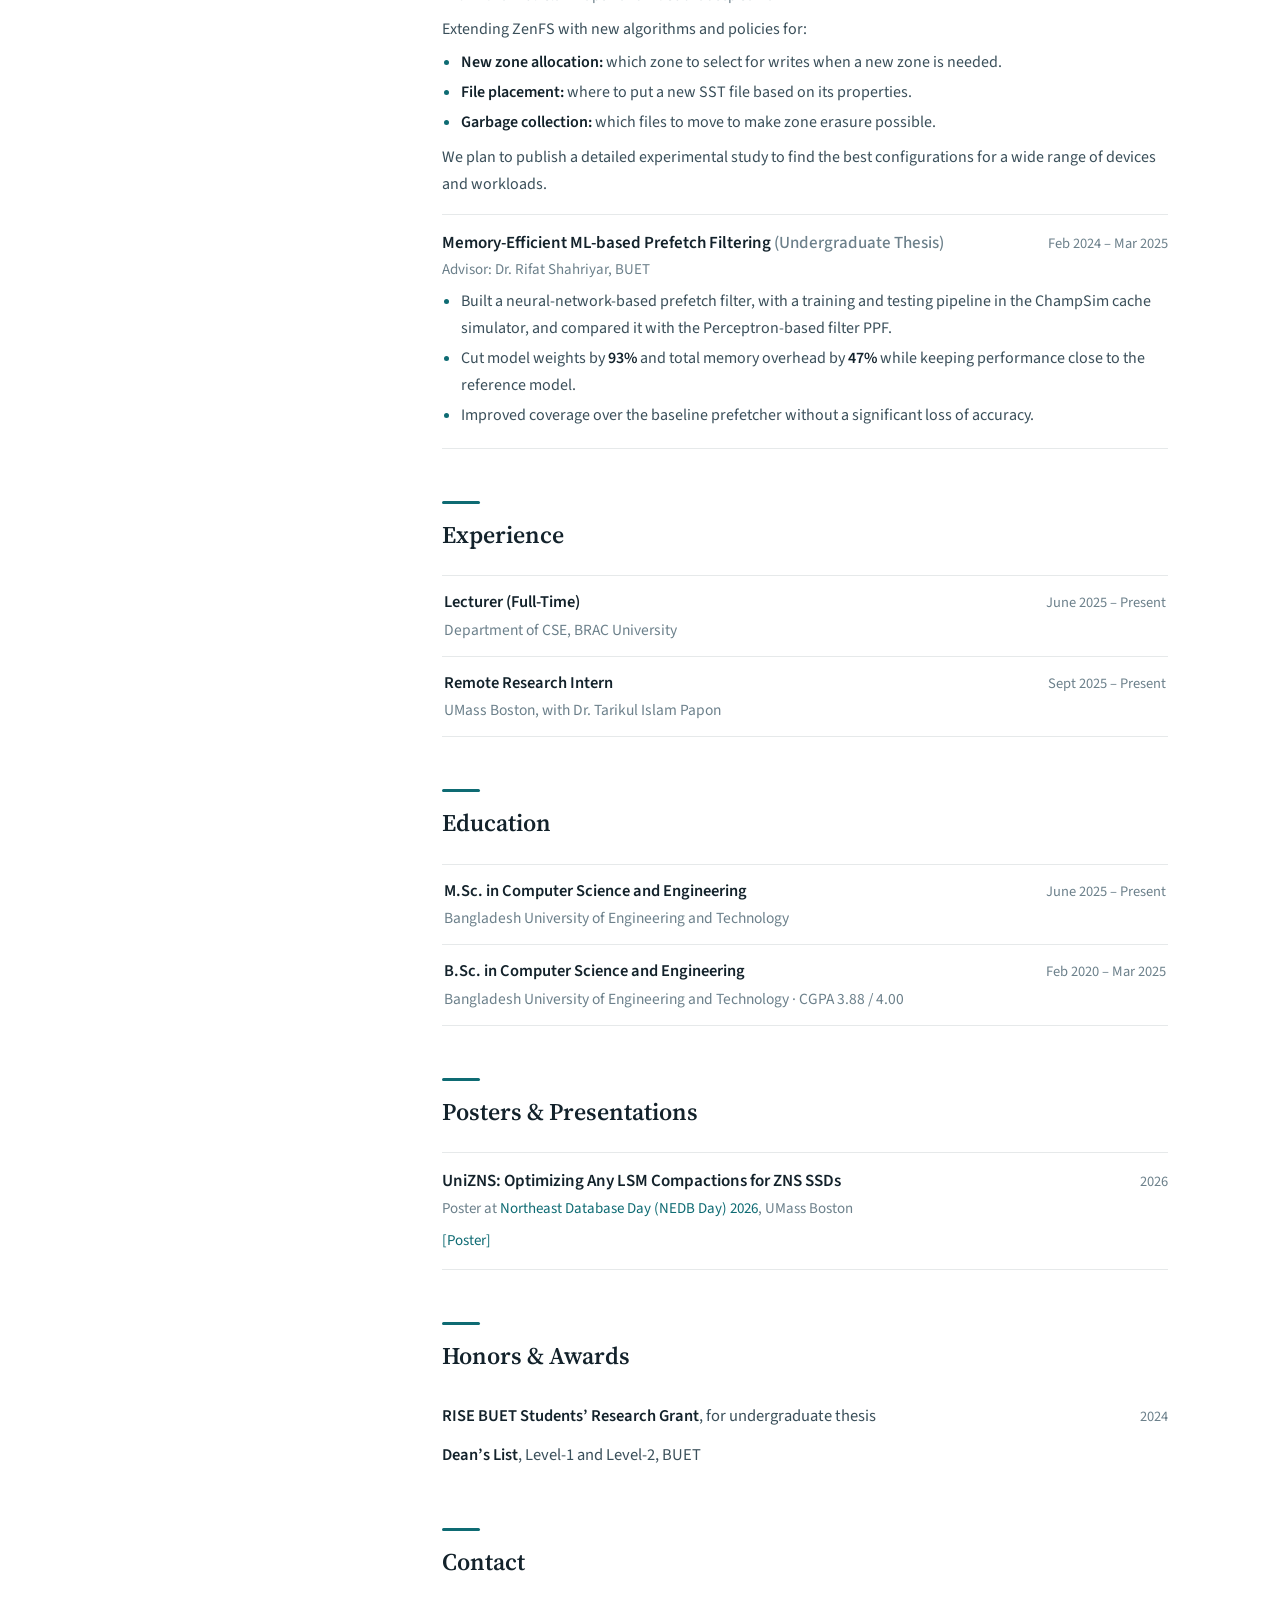
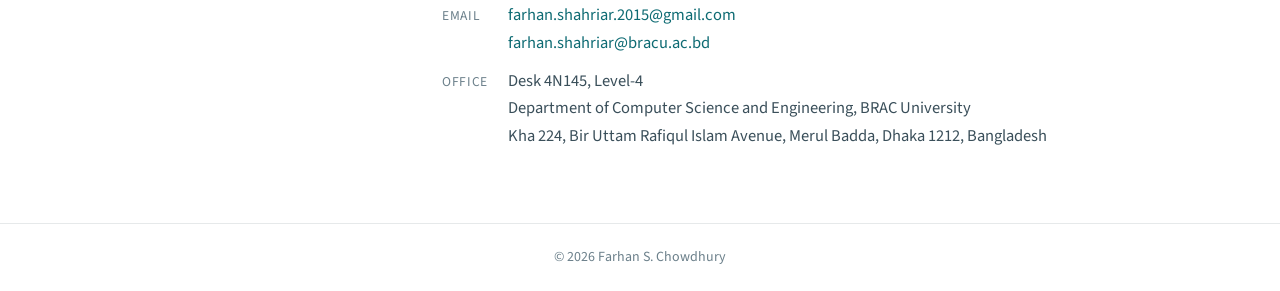
==== commit 89ba2b4f: "Updated the website" ====
--- a/index.html
+++ b/index.html
@@ -3,8 +3,8 @@
 <head>
   <meta charset="UTF-8" />
   <meta name="viewport" content="width=device-width, initial-scale=1.0" />
-  <title>Ahmad Farhan Shahriar Chowdhury</title>
-  <meta name="description" content="Ahmad Farhan Shahriar Chowdhury — Lecturer in Computer Science and Engineering at BRAC University, working on data management and storage systems." />
+  <title>Farhan S. Chowdhury (Ahmad Farhan Shahriar Chowdhury)</title>
+  <meta name="description" content="Farhan S. Chowdhury (Ahmad Farhan Shahriar Chowdhury) — Lecturer in Computer Science and Engineering at BRAC University, working on data management and storage systems." />
   <link rel="preconnect" href="https://fonts.googleapis.com" />
   <link rel="preconnect" href="https://fonts.gstatic.com" crossorigin />
   <link href="https://fonts.googleapis.com/css2?family=Source+Sans+3:wght@400;500;600&amp;family=Source+Serif+4:opsz,wght@8..60,600&amp;display=swap" rel="stylesheet" />
@@ -14,7 +14,7 @@
 
 <nav class="nav">
   <div class="nav-in">
-    <a class="nav-name" href="index.html">Ahmad Farhan Shahriar Chowdhury</a>
+    <a class="nav-name" href="index.html">Farhan S. Chowdhury</a>
     <a href="index.html" class="active">Home</a>
     <a href="teaching.html">Teaching</a>
     <!-- TODO: replace "#" with the CV link -->
@@ -24,9 +24,10 @@
 
 <div class="shell">
   <aside class="side">
-    <img class="photo" src="img/photo.jpg" alt="Ahmad Farhan Shahriar Chowdhury" />
+    <img class="photo" src="img/photo.jpg" alt="Farhan S. Chowdhury" />
     <div>
-      <h1>Ahmad Farhan Shahriar Chowdhury</h1>
+      <h1>Farhan S. Chowdhury</h1>
+      <div class="fullname">Ahmad Farhan Shahriar Chowdhury</div>
       <div class="role">Lecturer</div>
       <div class="affil">Computer Science and Engineering<br/>BRAC University</div>
       <ul class="lns">
@@ -80,6 +81,7 @@
           <div class="pub-title">ATLAS: Automated Tree-based Language Analysis System for C and C++ Source Programs</div>
           <div class="pub-authors">Jaid Monwar Chowdhury, <b>Ahmad Farhan Shahriar Chowdhury</b>, Humayra Binte Monwar, Mahmuda Naznin</div>
           <div class="pub-venue">42nd International Conference on Software Maintenance and Evolution (ICSME), 2026 &mdash; Tool Demonstration Track</div>
+          <div class="pub-links"><a href="https://arxiv.org/abs/2512.12507v1" target="_blank">[arXiv]</a></div>
         </li>
       </ul>
 
@@ -193,16 +195,17 @@
       <h2>Contact</h2>
       <dl class="contact">
         <dt>Email</dt>
-        <dd><a href="mailto:farhan.shahriar.2015@gmail.com">farhan.shahriar.2015@gmail.com</a></dd>
-        <dt>Phone</dt>
-        <dd>+880 1701-491675</dd>
+        <dd><a href="mailto:farhan.shahriar.2015@gmail.com">farhan.shahriar.2015@gmail.com</a><br/>
+            <a href="mailto:farhan.shahriar@bracu.ac.bd">farhan.shahriar@bracu.ac.bd</a></dd>
         <dt>Office</dt>
-        <dd>Department of Computer Science and Engineering<br/>BRAC University, Dhaka, Bangladesh</dd>
+        <dd>Desk 4N145, Level-4<br/>
+            Department of Computer Science and Engineering, BRAC University<br/>
+            Kha 224, Bir Uttam Rafiqul Islam Avenue, Merul Badda, Dhaka 1212, Bangladesh</dd>
       </dl>
     </section>
   </main>
 </div>
 
-<footer>&copy; 2026 Ahmad Farhan Shahriar Chowdhury</footer>
+<footer>&copy; 2026 Farhan S. Chowdhury</footer>
 </body>
 </html>
--- a/style.css
+++ b/style.css
@@ -86,8 +86,9 @@
 .side h1{
   font-family:'Source Serif 4',Georgia,serif;
   font-size:1.55rem; font-weight:600; line-height:1.22;
-  color:var(--ink); margin:20px 0 6px;
-}
+  color:var(--ink); margin:20px 0 4px;
+}
+.fullname{ font-size:14.5px; color:var(--mute); line-height:1.4; margin:-2px 0 10px }
 .role{ font-size:16px; color:var(--ink); font-weight:600 }
 .affil{ font-size:15px; color:var(--mute); line-height:1.5; margin-bottom:16px }
 .lns{ list-style:none; display:flex; flex-direction:column; gap:2px }
@@ -212,6 +213,8 @@
 }
 
 /* ── Responsive ── */
+/* Unpin the sidebar when it's taller than the window */
+@media (max-height:800px){ .side{ position:static } }
 @media (max-width:900px){
   .shell{ grid-template-columns:1fr; gap:36px; padding:32px 22px 56px }
   .side{ position:static; display:grid; grid-template-columns:170px 1fr; gap:24px; align-items:center }
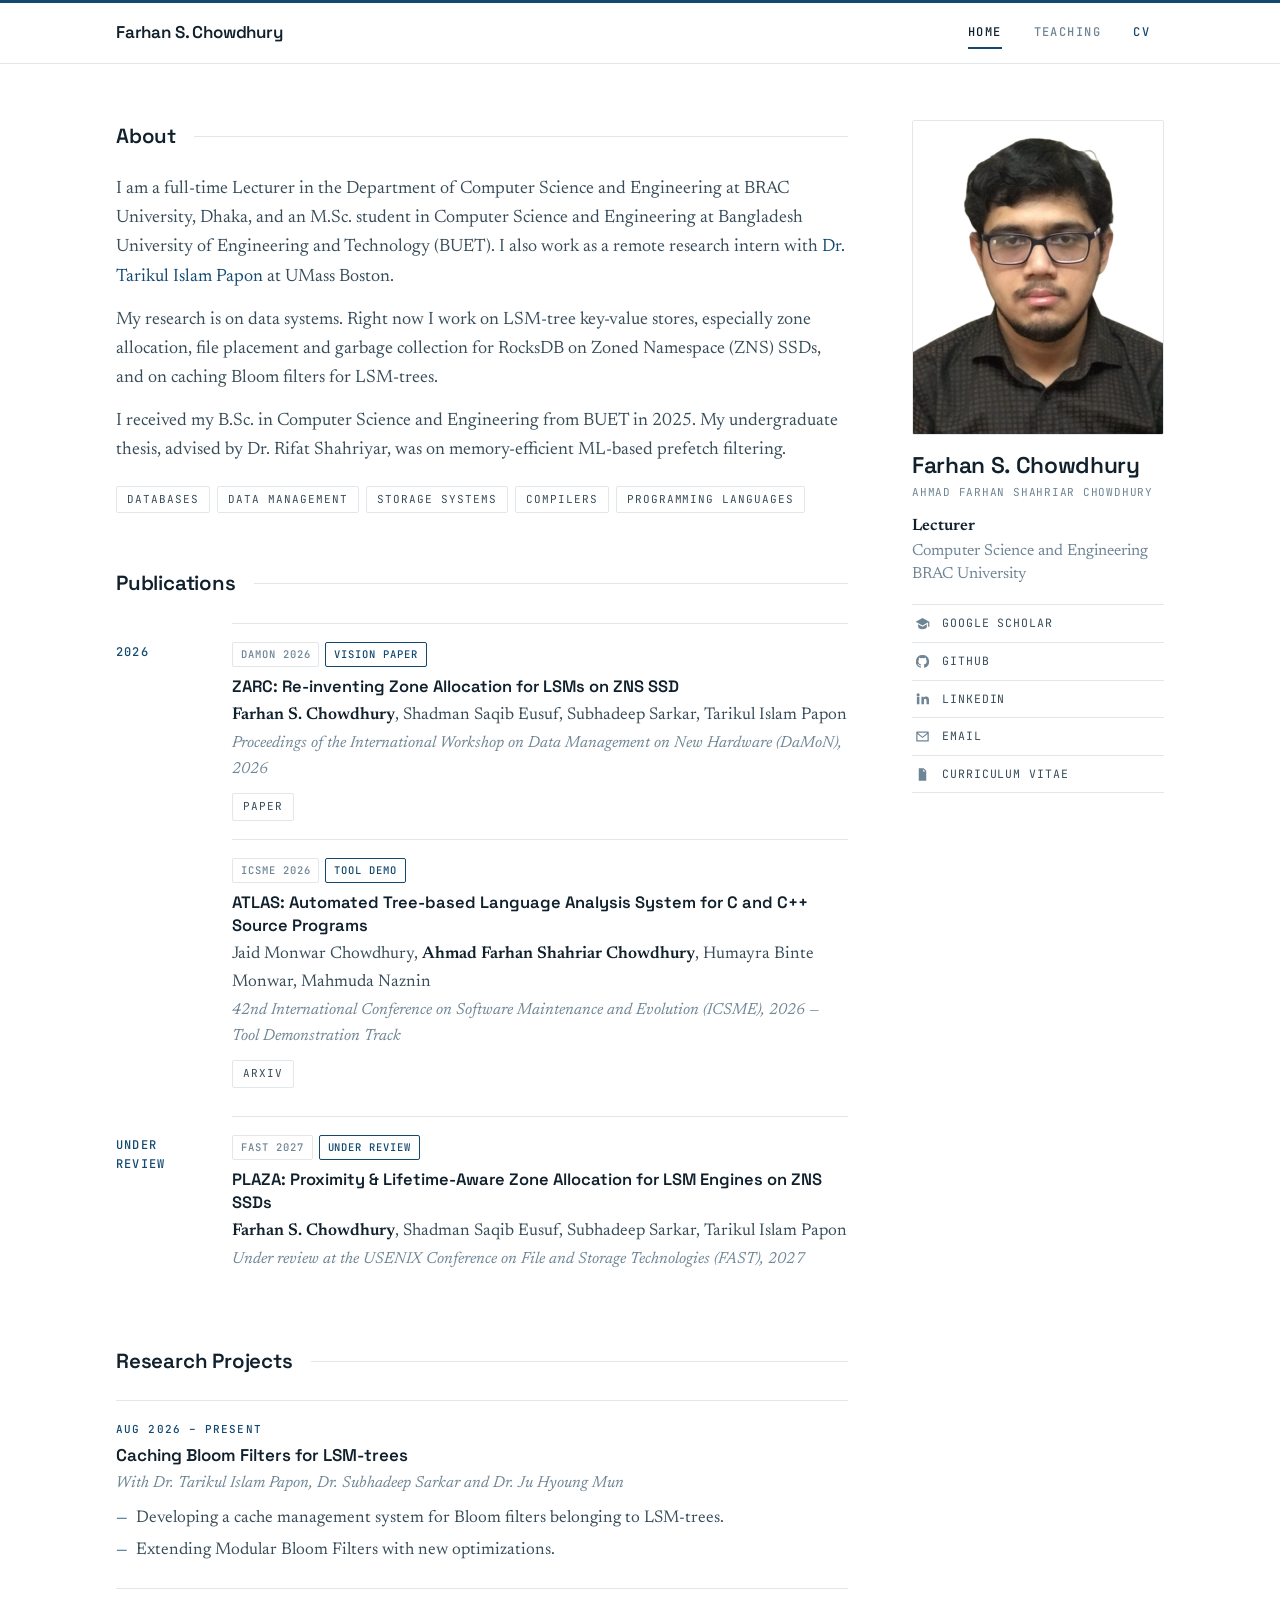
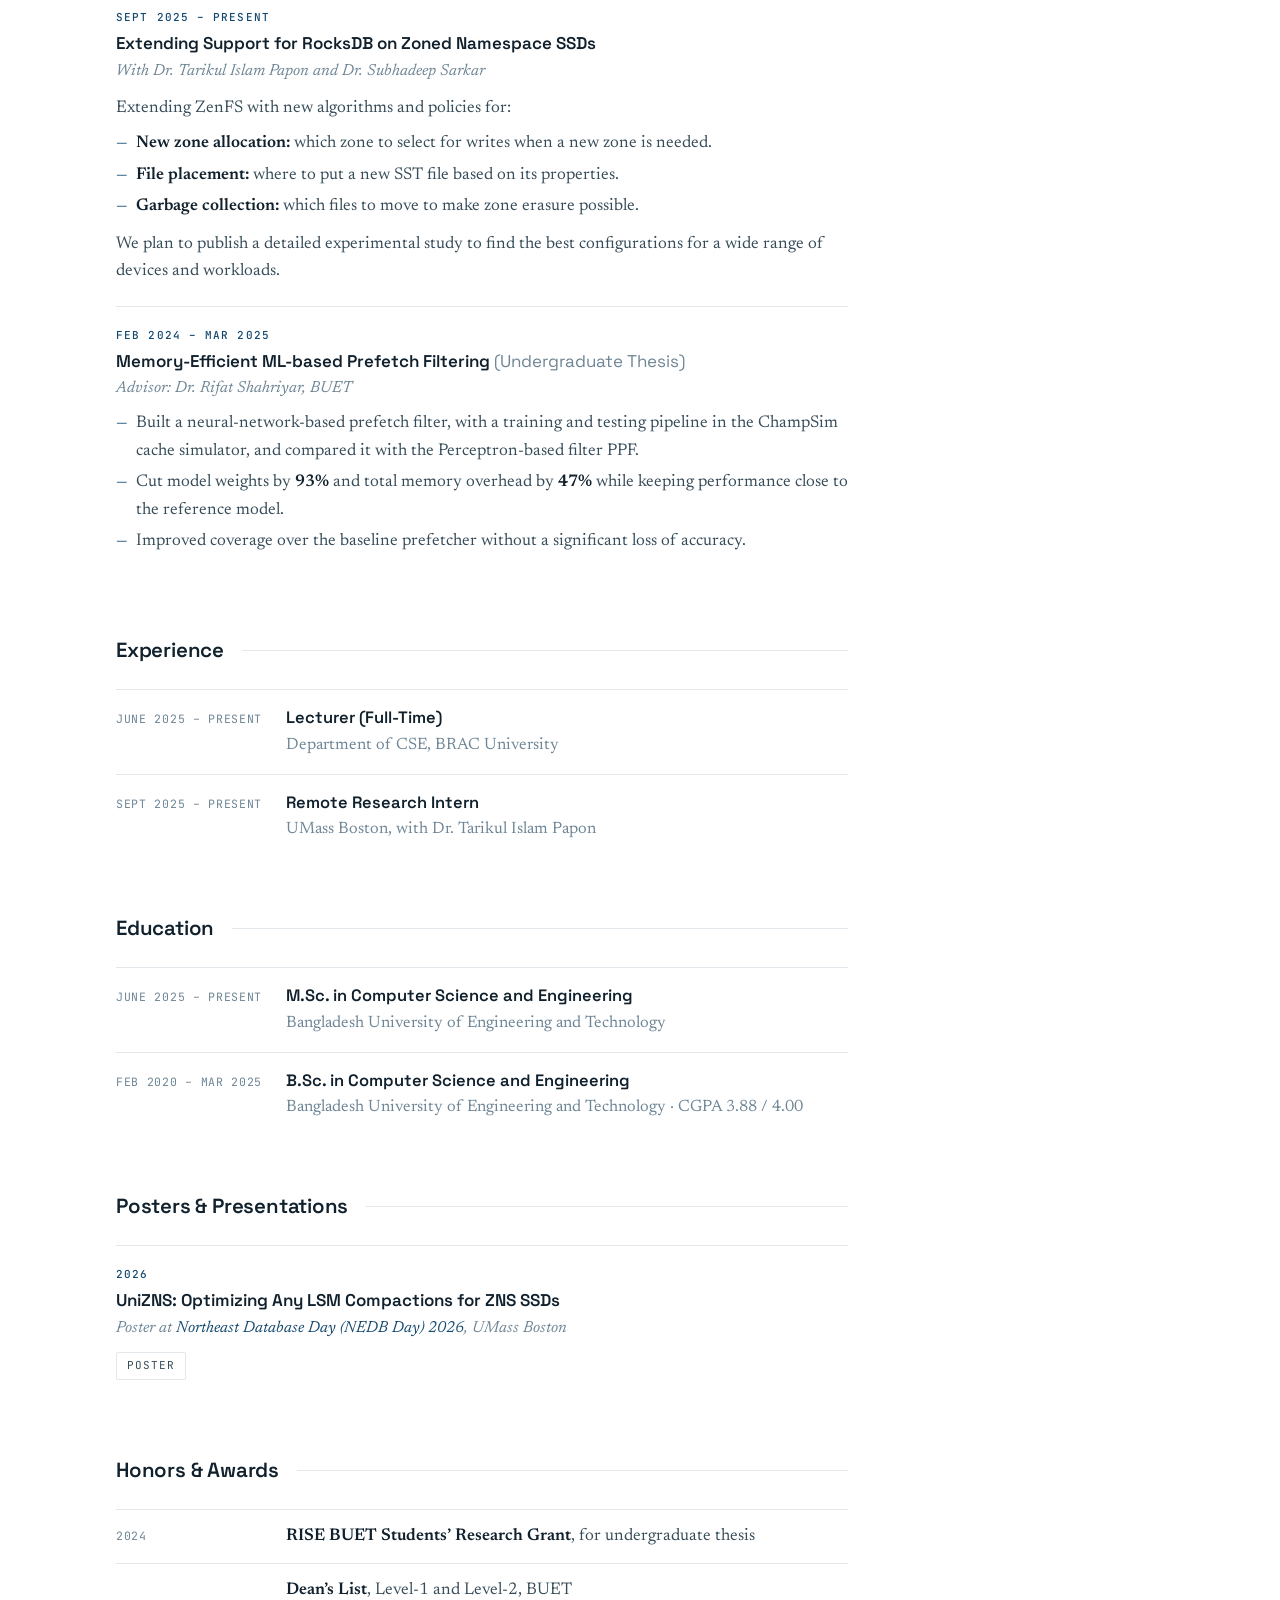
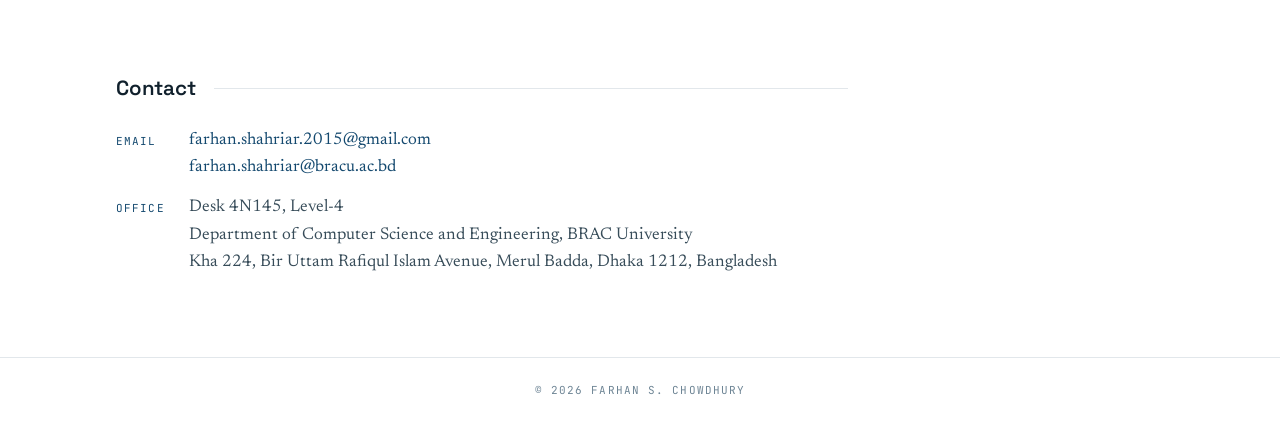
==== commit 7a05aaa2: "Updated the website" ====
--- a/index.html
+++ b/index.html
@@ -7,7 +7,7 @@
   <meta name="description" content="Farhan S. Chowdhury (Ahmad Farhan Shahriar Chowdhury) — Lecturer in Computer Science and Engineering at BRAC University, working on data management and storage systems." />
   <link rel="preconnect" href="https://fonts.googleapis.com" />
   <link rel="preconnect" href="https://fonts.gstatic.com" crossorigin />
-  <link href="https://fonts.googleapis.com/css2?family=Source+Sans+3:wght@400;500;600&amp;family=Source+Serif+4:opsz,wght@8..60,600&amp;display=swap" rel="stylesheet" />
+  <link href="https://fonts.googleapis.com/css2?family=JetBrains+Mono:wght@400;500&amp;family=Newsreader:ital,opsz,wght@0,6..72,400..600;1,6..72,400&amp;family=Space+Grotesk:wght@500;600;700&amp;display=swap" rel="stylesheet" />
   <link rel="stylesheet" href="style.css" />
 </head>
 <body>
@@ -33,6 +33,7 @@
       <ul class="lns">
         <li><a class="ln" href="https://scholar.google.com/citations?user=afschy" target="_blank"><svg viewBox="0 0 24 24" aria-hidden="true"><path d="M12 3 1 9l11 6 9-4.9V17h2V9L12 3zM5 13.2V17c0 2.2 3.1 4 7 4s7-1.8 7-4v-3.8l-7 3.8-7-3.8z"/></svg><span>Google Scholar</span></a></li>
         <li><a class="ln" href="https://github.com/afschy" target="_blank"><svg viewBox="0 0 24 24" aria-hidden="true"><path d="M12 1.5a10.5 10.5 0 0 0-3.32 20.47c.53.1.72-.23.72-.5v-1.8c-2.92.63-3.54-1.4-3.54-1.4-.48-1.22-1.17-1.55-1.17-1.55-.96-.65.07-.64.07-.64 1.06.08 1.61 1.09 1.61 1.09.94 1.61 2.47 1.15 3.07.88.1-.68.37-1.15.67-1.42-2.33-.26-4.78-1.17-4.78-5.19 0-1.15.41-2.08 1.08-2.82-.11-.27-.47-1.34.1-2.79 0 0 .88-.28 2.88 1.08a9.9 9.9 0 0 1 5.24 0c2-1.36 2.88-1.08 2.88-1.08.57 1.45.21 2.52.1 2.79.67.74 1.08 1.67 1.08 2.82 0 4.03-2.46 4.92-4.8 5.18.38.33.71.97.71 1.96v2.9c0 .28.19.61.72.5A10.5 10.5 0 0 0 12 1.5z"/></svg><span>GitHub</span></a></li>
+        <li><a class="ln" href="https://www.linkedin.com/in/ahmad-farhan-shahriar-chowdhury-220728407/" target="_blank"><svg viewBox="0 0 24 24" aria-hidden="true"><path d="M4.98 3.5a2.5 2.5 0 1 1 0 5 2.5 2.5 0 0 1 0-5zM3 9h4v12H3V9zm7 0h3.8v1.7h.05c.53-.95 1.83-1.95 3.77-1.95 4.03 0 4.78 2.5 4.78 5.76V21h-4v-5.6c0-1.34-.03-3.06-1.9-3.06-1.9 0-2.2 1.46-2.2 2.96V21h-4V9z"/></svg><span>LinkedIn</span></a></li>
         <li><a class="ln" href="mailto:farhan.shahriar.2015@gmail.com"><svg viewBox="0 0 24 24" aria-hidden="true"><path d="M2 5a1 1 0 0 1 1-1h18a1 1 0 0 1 1 1v14a1 1 0 0 1-1 1H3a1 1 0 0 1-1-1V5zm2.4 1L12 12.2 19.6 6H4.4zM20 7.9l-7.4 6a1 1 0 0 1-1.2 0L4 7.9V18h16V7.9z"/></svg><span>Email</span></a></li>
         <li><a class="ln" href="#"><svg viewBox="0 0 24 24" aria-hidden="true"><path d="M6 2h8l4 4v16H6V2zm7 1.5V7h3.5L13 3.5zM8 11h8v1.6H8V11zm0 3.4h8V16H8v-1.6zm0 3.4h5v1.6H8v-1.6z"/></svg><span>Curriculum Vitae</span></a></li>
       </ul>
@@ -67,43 +68,45 @@
     <section id="publications">
       <h2>Publications</h2>
 
-      <h3 class="sub-head">2026</h3>
-      <ul class="pub-list">
-        <li class="pub-item">
+      <div class="pub-group">
+        <div class="pub-year">2026</div>
+        <ul class="pub-list">
+          <li class="pub-item">
           <div class="badges"><span class="badge">DaMoN 2026</span><span class="badge badge-alt">Vision Paper</span></div>
           <div class="pub-title">ZARC: Re-inventing Zone Allocation for LSMs on ZNS SSD</div>
           <div class="pub-authors"><b>Farhan S. Chowdhury</b>, Shadman Saqib Eusuf, Subhadeep Sarkar, Tarikul Islam Papon</div>
           <div class="pub-venue">Proceedings of the International Workshop on Data Management on New Hardware (DaMoN), 2026</div>
-          <div class="pub-links"><a href="https://dl.acm.org/doi/epdf/10.1145/3789237.3809132" target="_blank">[Paper]</a></div>
+          <div class="pub-links"><a href="https://dl.acm.org/doi/epdf/10.1145/3789237.3809132" target="_blank">Paper</a></div>
         </li>
-        <li class="pub-item">
+          <li class="pub-item">
           <div class="badges"><span class="badge">ICSME 2026</span><span class="badge badge-alt">Tool Demo</span></div>
           <div class="pub-title">ATLAS: Automated Tree-based Language Analysis System for C and C++ Source Programs</div>
           <div class="pub-authors">Jaid Monwar Chowdhury, <b>Ahmad Farhan Shahriar Chowdhury</b>, Humayra Binte Monwar, Mahmuda Naznin</div>
           <div class="pub-venue">42nd International Conference on Software Maintenance and Evolution (ICSME), 2026 &mdash; Tool Demonstration Track</div>
-          <div class="pub-links"><a href="https://arxiv.org/abs/2512.12507v1" target="_blank">[arXiv]</a></div>
+          <div class="pub-links"><a href="https://arxiv.org/abs/2512.12507v1" target="_blank">arXiv</a></div>
         </li>
-      </ul>
-
-      <h3 class="sub-head">Under Review</h3>
-      <ul class="pub-list">
-        <li class="pub-item">
+        </ul>
+      </div>
+
+      <div class="pub-group">
+        <div class="pub-year">Under Review</div>
+        <ul class="pub-list">
+          <li class="pub-item">
           <div class="badges"><span class="badge">FAST 2027</span><span class="badge badge-alt">Under Review</span></div>
           <div class="pub-title">PLAZA: Proximity &amp; Lifetime-Aware Zone Allocation for LSM Engines on ZNS SSDs</div>
           <div class="pub-authors"><b>Farhan S. Chowdhury</b>, Shadman Saqib Eusuf, Subhadeep Sarkar, Tarikul Islam Papon</div>
           <div class="pub-venue">Under review at the USENIX Conference on File and Storage Technologies (FAST), 2027</div>
         </li>
-      </ul>
+        </ul>
+      </div>
     </section>
 
     <section id="research">
       <h2>Research Projects</h2>
 
       <div class="proj">
-        <div class="proj-head">
-          <div class="proj-title">Caching Bloom Filters for LSM-trees</div>
-          <div class="when">Aug 2026 &ndash; Present</div>
-        </div>
+        <div class="proj-kicker">Aug 2026 &ndash; Present</div>
+        <div class="proj-title">Caching Bloom Filters for LSM-trees</div>
         <div class="proj-meta">With Dr. Tarikul Islam Papon, Dr. Subhadeep Sarkar and Dr. Ju Hyoung Mun</div>
         <ul>
           <li>Developing a cache management system for Bloom filters belonging to LSM-trees.</li>
@@ -112,10 +115,8 @@
       </div>
 
       <div class="proj">
-        <div class="proj-head">
-          <div class="proj-title">Extending Support for RocksDB on Zoned Namespace SSDs</div>
-          <div class="when">Sept 2025 &ndash; Present</div>
-        </div>
+        <div class="proj-kicker">Sept 2025 &ndash; Present</div>
+        <div class="proj-title">Extending Support for RocksDB on Zoned Namespace SSDs</div>
         <div class="proj-meta">With Dr. Tarikul Islam Papon and Dr. Subhadeep Sarkar</div>
         <p>Extending ZenFS with new algorithms and policies for:</p>
         <ul>
@@ -128,10 +129,8 @@
       </div>
 
       <div class="proj">
-        <div class="proj-head">
-          <div class="proj-title">Memory-Efficient ML-based Prefetch Filtering <span class="proj-note">(Undergraduate Thesis)</span></div>
-          <div class="when">Feb 2024 &ndash; Mar 2025</div>
-        </div>
+        <div class="proj-kicker">Feb 2024 &ndash; Mar 2025</div>
+        <div class="proj-title">Memory-Efficient ML-based Prefetch Filtering <span class="proj-note">(Undergraduate Thesis)</span></div>
         <div class="proj-meta">Advisor: Dr. Rifat Shahriyar, BUET</div>
         <ul>
           <li>Built a neural-network-based prefetch filter, with a training and testing pipeline in the
@@ -147,12 +146,12 @@
       <h2>Experience</h2>
       <div class="exp">
         <div class="exp-row">
+          <div class="when">June 2025 &ndash; Present</div>
           <div><div class="exp-role">Lecturer (Full-Time)</div><div class="exp-org">Department of CSE, BRAC University</div></div>
-          <div class="when">June 2025 &ndash; Present</div>
-        </div>
-        <div class="exp-row">
+        </div>
+        <div class="exp-row">
+          <div class="when">Sept 2025 &ndash; Present</div>
           <div><div class="exp-role">Remote Research Intern</div><div class="exp-org">UMass Boston, with Dr. Tarikul Islam Papon</div></div>
-          <div class="when">Sept 2025 &ndash; Present</div>
         </div>
       </div>
     </section>
@@ -161,12 +160,12 @@
       <h2>Education</h2>
       <div class="exp">
         <div class="exp-row">
+          <div class="when">June 2025 &ndash; Present</div>
           <div><div class="exp-role">M.Sc. in Computer Science and Engineering</div><div class="exp-org">Bangladesh University of Engineering and Technology</div></div>
-          <div class="when">June 2025 &ndash; Present</div>
-        </div>
-        <div class="exp-row">
+        </div>
+        <div class="exp-row">
+          <div class="when">Feb 2020 &ndash; Mar 2025</div>
           <div><div class="exp-role">B.Sc. in Computer Science and Engineering</div><div class="exp-org">Bangladesh University of Engineering and Technology &middot; CGPA 3.88 / 4.00</div></div>
-          <div class="when">Feb 2020 &ndash; Mar 2025</div>
         </div>
       </div>
     </section>
@@ -174,20 +173,18 @@
     <section id="posters">
       <h2>Posters &amp; Presentations</h2>
       <div class="proj">
-        <div class="proj-head">
-          <div class="proj-title">UniZNS: Optimizing Any LSM Compactions for ZNS SSDs</div>
-          <div class="when">2026</div>
-        </div>
+        <div class="proj-kicker">2026</div>
+        <div class="proj-title">UniZNS: Optimizing Any LSM Compactions for ZNS SSDs</div>
         <div class="proj-meta">Poster at <a href="https://nedbday.github.io/2026" target="_blank">Northeast Database Day (NEDB Day) 2026</a>, UMass Boston</div>
-        <div class="pub-links"><a href="https://nedbday.github.io/2026/download/posters/poster_47.pdf" target="_blank">[Poster]</a></div>
+        <div class="pub-links"><a href="https://nedbday.github.io/2026/download/posters/poster_47.pdf" target="_blank">Poster</a></div>
       </div>
     </section>
 
     <section id="honors">
       <h2>Honors &amp; Awards</h2>
       <ul class="honors">
-        <li><span><b>RISE BUET Students&rsquo; Research Grant</b>, for undergraduate thesis</span><span class="when">2024</span></li>
-        <li><span><b>Dean&rsquo;s List</b>, Level-1 and Level-2, BUET</span><span class="when"></span></li>
+        <li><span class="when">2024</span><span><b>RISE BUET Students&rsquo; Research Grant</b>, for undergraduate thesis</span></li>
+        <li><span class="when"></span><span><b>Dean&rsquo;s List</b>, Level-1 and Level-2, BUET</span></li>
       </ul>
     </section>
 
--- a/style.css
+++ b/style.css
@@ -1,238 +1,263 @@
 :root{
-  --ink:#13222b; --soft:#3a4f5a; --mute:#6c808b;
-  --paper:#ffffff; --card:#ffffff; --line:#e6e9ea;
-  --hover:#e8f3f3; --accent:#0e6b73; --accent-hi:#128894;
-  --chip:#f1f6f6; --badge-alt-bg:#f6ecdf; --badge-alt:#8a5413;
-  --nav-bg:rgba(255,255,255,.88); --shadow:rgba(14,107,115,.10);
-  --nav-h:62px;
+  --ink:#10202c; --soft:#374c59; --mute:#6e8595;
+  --paper:#ffffff; --card:#ffffff; --line:#e2e7eb;
+  --hover:#edf2f7; --accent:#14496f; --accent-hi:#1c6a9e;
+  --nav-h:60px;
   color-scheme:light;
 }
 @media (prefers-color-scheme:dark){
   :root:not([data-theme="light"]){
-    --ink:#e6eef0; --soft:#b9c7cc; --mute:#86979f;
-    --paper:#0f1519; --card:#151d22; --line:#243038;
-    --hover:#16303a; --accent:#5cc4cc; --accent-hi:#86d8de;
-    --chip:#172529; --badge-alt-bg:#33291b; --badge-alt:#e6b877;
-    --nav-bg:rgba(15,21,25,.85); --shadow:rgba(0,0,0,.35);
+    --ink:#e8eef2; --soft:#bac8d2; --mute:#8498a7;
+    --paper:#0e141a; --card:#151d24; --line:#233039;
+    --hover:#18242e; --accent:#7fb2d6; --accent-hi:#a3cbe8;
     color-scheme:dark;
   }
 }
 :root[data-theme="dark"]{
-  --ink:#e6eef0; --soft:#b9c7cc; --mute:#86979f;
-  --paper:#0f1519; --card:#151d22; --line:#243038;
-  --hover:#16303a; --accent:#5cc4cc; --accent-hi:#86d8de;
-  --chip:#172529; --badge-alt-bg:#33291b; --badge-alt:#e6b877;
-  --nav-bg:rgba(15,21,25,.85); --shadow:rgba(0,0,0,.35);
+  --ink:#e8eef2; --soft:#bac8d2; --mute:#8498a7;
+  --paper:#0e141a; --card:#151d24; --line:#233039;
+  --hover:#18242e; --accent:#7fb2d6; --accent-hi:#a3cbe8;
   color-scheme:dark;
 }
 
 *,*::before,*::after{ box-sizing:border-box; margin:0; padding:0 }
 html{ scroll-behavior:smooth }
 body{
-  font-family:'Source Sans 3',system-ui,-apple-system,sans-serif;
-  font-size:17px; line-height:1.68;
+  font-family:'Newsreader',Georgia,'Times New Roman',serif;
+  font-size:18px; line-height:1.62;
   color:var(--soft); background:var(--paper);
   -webkit-font-smoothing:antialiased;
 }
 a{ color:var(--accent); text-decoration:none }
 a:hover{ color:var(--accent-hi); text-decoration:underline }
 b,strong{ color:var(--ink); font-weight:600 }
-.serif{ font-family:'Source Serif 4',Georgia,serif }
+
+/* Shared type roles */
+.mono, .nav a:not(.nav-name), .fullname, .pub-year, .badge, .pub-links a,
+.when, .course-terms, .contact dt, .chips li, .proj-kicker, .sec-head .role-label, footer{
+  font-family:'JetBrains Mono',ui-monospace,SFMono-Regular,Menlo,monospace;
+}
 
 /* ── Nav ── */
 .nav{
   position:sticky; top:0; z-index:50;
-  background:var(--nav-bg); backdrop-filter:blur(10px);
+  background:var(--paper);
+  border-top:3px solid var(--accent);
   border-bottom:1px solid var(--line);
 }
 .nav-in{
-  max-width:1120px; margin:0 auto; padding:0 32px;
-  height:var(--nav-h); display:flex; align-items:center; gap:6px;
+  max-width:1120px; margin:0 auto; padding:0 36px;
+  height:var(--nav-h); display:flex; align-items:center; gap:4px;
 }
 .nav-name{
-  font-family:'Source Serif 4',Georgia,serif;
-  font-size:18px; font-weight:600; color:var(--ink);
-  margin-right:auto; white-space:nowrap;
+  font-family:'Space Grotesk',system-ui,sans-serif;
+  font-size:17px; font-weight:600; letter-spacing:-.01em;
+  color:var(--ink); margin-right:auto; white-space:nowrap;
 }
 .nav-name:hover{ text-decoration:none; color:var(--accent) }
 .nav a:not(.nav-name){
-  padding:6px 13px; border-radius:6px;
-  font-size:16px; font-weight:500; color:var(--soft); white-space:nowrap;
-  transition:background .15s, color .15s;
-}
-.nav a:not(.nav-name):hover, .nav a.active{ background:var(--hover); color:var(--accent); text-decoration:none }
-.nav a.nav-cv{ margin-left:6px; padding:5px 16px; border:1.5px solid var(--accent); border-radius:20px; color:var(--accent) }
-.nav a.nav-cv:hover{ background:var(--accent); color:var(--paper) }
-
-/* ── Shell: sticky profile column + content ── */
+  position:relative; padding:20px 14px;
+  font-size:12px; font-weight:500; letter-spacing:.12em; text-transform:uppercase;
+  color:var(--mute); white-space:nowrap;
+}
+.nav a:not(.nav-name):hover{ color:var(--ink); text-decoration:none }
+.nav a.active{ color:var(--ink) }
+.nav a.active::after{
+  content:""; position:absolute; left:14px; right:14px; bottom:14px;
+  height:2px; background:var(--accent);
+}
+.nav a.nav-cv{ color:var(--accent) }
+.nav a.nav-cv:hover{ color:var(--accent-hi) }
+
+/* ── Shell: content left, profile column right ── */
 .shell{
-  max-width:1120px; margin:0 auto; padding:52px 32px 72px;
-  display:grid; grid-template-columns:270px minmax(0,1fr); gap:60px; align-items:start;
-}
-.side{ position:sticky; top:calc(var(--nav-h) + 40px) }
+  max-width:1120px; margin:0 auto; padding:56px 36px 80px;
+  display:grid; grid-template-columns:minmax(0,1fr) 252px; gap:64px; align-items:start;
+}
+main{ grid-column:1; grid-row:1 }
+.side{ grid-column:2; grid-row:1; position:sticky; top:calc(var(--nav-h) + 36px) }
 .photo{
-  display:block; width:100%; height:auto; border-radius:10px;
-  border:1px solid var(--line); box-shadow:0 4px 18px var(--shadow);
-  object-fit:cover;
-}
-.photo-ph{
-  display:grid; place-items:center;
-  background:
-    radial-gradient(circle at 20% 15%, var(--hover), transparent 60%),
-    linear-gradient(135deg, var(--chip), var(--card));
-  font-family:'Source Serif 4',Georgia,serif; font-size:2.6rem; font-weight:600;
-  letter-spacing:.08em; color:var(--accent);
+  display:block; width:100%; height:auto;
+  border:1px solid var(--line); border-radius:2px;
 }
 .side h1{
-  font-family:'Source Serif 4',Georgia,serif;
-  font-size:1.55rem; font-weight:600; line-height:1.22;
-  color:var(--ink); margin:20px 0 4px;
-}
-.fullname{ font-size:14.5px; color:var(--mute); line-height:1.4; margin:-2px 0 10px }
-.role{ font-size:16px; color:var(--ink); font-weight:600 }
-.affil{ font-size:15px; color:var(--mute); line-height:1.5; margin-bottom:16px }
-.lns{ list-style:none; display:flex; flex-direction:column; gap:2px }
+  font-family:'Space Grotesk',system-ui,sans-serif;
+  font-size:1.42rem; font-weight:600; line-height:1.18; letter-spacing:-.015em;
+  color:var(--ink); margin:18px 0 6px;
+}
+.fullname{
+  font-size:11px; letter-spacing:.07em; text-transform:uppercase;
+  color:var(--mute); line-height:1.45; margin-bottom:12px;
+}
+.role{ font-size:16.5px; color:var(--ink); font-weight:600 }
+.affil{ font-size:16px; color:var(--mute); line-height:1.45; margin-bottom:18px }
+.lns{ list-style:none; border-top:1px solid var(--line) }
 .ln{
-  display:flex; align-items:center; gap:10px;
-  padding:6px 8px; margin-left:-8px; border-radius:7px;
-  font-size:15.5px; font-weight:500; color:var(--soft);
-  transition:background .15s, color .15s;
-}
-.ln svg{ width:20px; height:17px; flex-shrink:0; fill:currentColor }
-.ln:hover{ background:var(--hover); color:var(--accent); text-decoration:none }
+  display:flex; align-items:center; gap:11px;
+  padding:9px 0 9px 2px; border-bottom:1px solid var(--line);
+  font-family:'JetBrains Mono',ui-monospace,monospace;
+  font-size:11.5px; letter-spacing:.08em; text-transform:uppercase;
+  color:var(--soft); transition:color .15s, padding .15s;
+}
+.ln svg{ width:17px; height:15px; flex-shrink:0; fill:var(--mute); transition:fill .15s }
+.ln:hover{ color:var(--accent); text-decoration:none; padding-left:6px }
+.ln:hover svg{ fill:var(--accent) }
 
 /* ── Sections ── */
 main h2{
-  font-family:'Source Serif 4',Georgia,serif;
-  font-size:1.5rem; font-weight:600; color:var(--ink);
-  margin:0 0 20px; padding-top:14px; position:relative;
+  display:flex; align-items:center; gap:18px;
+  font-family:'Space Grotesk',system-ui,sans-serif;
+  font-size:1.28rem; font-weight:600; letter-spacing:-.01em;
+  color:var(--ink); margin:0 0 22px;
   scroll-margin-top:calc(var(--nav-h) + 20px);
 }
-main h2::before{
-  content:""; position:absolute; top:0; left:0;
-  width:38px; height:3px; border-radius:2px; background:var(--accent);
-}
-section + section{ margin-top:52px }
+main h2::after{ content:""; flex:1; height:1px; background:var(--line) }
+section + section{ margin-top:54px }
 section p + p{ margin-top:14px }
 
-.chips{ display:flex; flex-wrap:wrap; gap:8px; margin-top:18px; list-style:none }
+.chips{ display:flex; flex-wrap:wrap; gap:7px; margin-top:20px; list-style:none }
 .chips li{
-  font-size:14px; font-weight:500; color:var(--accent);
-  background:var(--chip); border:1px solid var(--line);
-  padding:3px 12px; border-radius:20px;
-}
-
-.sub-head{
-  font-family:'Source Serif 4',Georgia,serif;
-  font-size:1.12rem; font-weight:600; color:var(--ink);
-  margin:30px 0 2px; padding-bottom:8px; border-bottom:2px solid var(--accent);
-  display:flex; justify-content:space-between; align-items:baseline; gap:16px; flex-wrap:wrap;
-}
-.sub-head:first-of-type{ margin-top:0 }
-.sub-head span{
-  font-family:'Source Sans 3',system-ui,sans-serif;
-  font-size:14px; font-weight:500; color:var(--mute);
-}
-
-/* ── Publications ── */
+  font-size:11px; letter-spacing:.09em; text-transform:uppercase;
+  color:var(--soft); border:1px solid var(--line); background:var(--card);
+  padding:4px 10px; border-radius:2px;
+}
+
+/* ── Publications: year in a left gutter ── */
+.pub-group{ display:grid; grid-template-columns:96px minmax(0,1fr); gap:0 20px }
+.pub-group + .pub-group{ margin-top:10px }
+.pub-year{
+  font-size:12px; font-weight:500; letter-spacing:.1em; text-transform:uppercase;
+  color:var(--accent); padding-top:20px;
+}
 .pub-list{ list-style:none }
-.pub-item{ padding:16px 0; border-bottom:1px solid var(--line) }
-.badges{ display:flex; flex-wrap:wrap; gap:6px; margin-bottom:6px }
+.pub-item{ padding:18px 0; border-top:1px solid var(--line) }
+.badges{ display:flex; flex-wrap:wrap; gap:6px; margin-bottom:8px }
 .badge{
-  display:inline-block; font-size:12.5px; font-weight:600; letter-spacing:.03em;
-  padding:2px 9px; border-radius:4px; background:var(--hover); color:var(--accent);
-}
-.badge-alt{ background:var(--badge-alt-bg); color:var(--badge-alt) }
-.pub-title{ font-size:17px; font-weight:600; color:var(--ink); line-height:1.45 }
-.pub-authors{ font-size:15.5px; margin-top:3px }
-.pub-authors b{ text-decoration:underline; text-decoration-color:var(--line); text-underline-offset:3px }
-.pub-venue{ font-size:15px; color:var(--mute); font-style:italic; margin-top:2px }
-.pub-links{ margin-top:7px; font-size:15px; display:flex; gap:14px }
-
-/* ── Projects ── */
-.proj{ padding:16px 0; border-bottom:1px solid var(--line) }
-.proj:first-of-type{ border-top:1px solid var(--line) }
-.proj-head{ display:grid; grid-template-columns:1fr auto; gap:20px; align-items:baseline }
-.proj-title{ font-weight:600; color:var(--ink); font-size:17px; line-height:1.45 }
-.proj-meta{ font-size:15px; color:var(--mute); margin-top:1px }
-.proj-note{ font-weight:500; color:var(--mute) }
-.proj p{ font-size:16px; margin-top:8px }
-.proj ul{ margin:6px 0 0 1.2rem; font-size:16px }
-.proj li{ margin:3px 0 }
-.proj li::marker{ color:var(--accent) }
-
-/* ── Experience / education rows ── */
-.exp{ border-top:1px solid var(--line) }
+  font-size:10.5px; font-weight:500; letter-spacing:.09em; text-transform:uppercase;
+  color:var(--mute); border:1px solid var(--line); border-radius:2px; padding:3px 8px;
+}
+.badge-alt{ color:var(--accent); border-color:var(--accent) }
+.pub-title{
+  font-family:'Space Grotesk',system-ui,sans-serif;
+  font-size:16.5px; font-weight:600; color:var(--ink); line-height:1.4;
+}
+.pub-authors{ font-size:17px; margin-top:4px }
+.pub-authors b{ color:var(--ink) }
+.pub-venue{ font-size:16px; color:var(--mute); font-style:italic; margin-top:2px }
+.pub-links{ margin-top:10px; display:flex; flex-wrap:wrap; gap:8px }
+.pub-links a{
+  font-size:11px; letter-spacing:.09em; text-transform:uppercase;
+  color:var(--soft); border:1px solid var(--line); border-radius:2px; padding:4px 10px;
+  transition:border-color .15s, color .15s;
+}
+.pub-links a:hover{ color:var(--accent); border-color:var(--accent); text-decoration:none }
+
+/* ── Projects & posters ── */
+.proj{ padding:20px 0; border-top:1px solid var(--line) }
+.proj-kicker{
+  font-size:11px; font-weight:500; letter-spacing:.1em; text-transform:uppercase;
+  color:var(--accent); margin-bottom:5px;
+}
+.proj-title{
+  font-family:'Space Grotesk',system-ui,sans-serif;
+  font-size:17px; font-weight:600; color:var(--ink); line-height:1.4;
+}
+.proj-note{ font-weight:400; color:var(--mute) }
+.proj-meta{ font-size:16px; color:var(--mute); font-style:italic; margin-top:3px }
+.proj p{ font-size:17px; margin-top:10px }
+.proj ul{ list-style:none; margin-top:8px; font-size:17px }
+.proj li{ position:relative; padding-left:20px; margin:4px 0 }
+.proj li::before{ content:"—"; position:absolute; left:0; color:var(--accent) }
+
+/* ── Experience, education, honors: date in a left gutter ── */
+.exp{ }
 .exp-row{
-  display:grid; grid-template-columns:1fr auto; gap:20px; align-items:baseline;
-  padding:13px 2px; border-bottom:1px solid var(--line);
-}
-.exp-role{ font-weight:600; color:var(--ink); font-size:16.5px }
-.exp-org{ font-size:15.5px; color:var(--mute) }
-.when{
-  font-size:14.5px; color:var(--mute);
-  white-space:nowrap; font-variant-numeric:tabular-nums;
-}
-
-/* ── Honors ── */
+  display:grid; grid-template-columns:150px minmax(0,1fr); gap:20px; align-items:baseline;
+  padding:15px 0; border-top:1px solid var(--line);
+}
+.exp-role{
+  font-family:'Space Grotesk',system-ui,sans-serif;
+  font-weight:600; color:var(--ink); font-size:16.5px;
+}
+.exp-org{ font-size:16.5px; color:var(--mute) }
+.when{ font-size:11.5px; letter-spacing:.06em; text-transform:uppercase; color:var(--mute) }
 .honors{ list-style:none }
-.honors li{ display:flex; align-items:baseline; gap:16px; padding:6px 0; font-size:16.5px }
-.honors .when{ margin-left:auto; text-align:right }
+.honors li{
+  display:grid; grid-template-columns:150px minmax(0,1fr); gap:20px; align-items:baseline;
+  padding:13px 0; border-top:1px solid var(--line); font-size:17px;
+}
 
 /* ── Teaching ── */
 .sec-head{
   display:flex; align-items:baseline; justify-content:space-between; gap:20px; flex-wrap:wrap;
-  margin:38px 0 0; padding-bottom:8px; border-bottom:2px solid var(--accent);
+  margin:36px 0 4px; padding-bottom:10px;
 }
 .sec-head:first-of-type{ margin-top:0 }
-.sec-head h3{ font-family:'Source Serif 4',Georgia,serif; font-size:1.15rem; font-weight:600; color:var(--ink) }
+.sec-head h3{
+  font-family:'Space Grotesk',system-ui,sans-serif;
+  font-size:1.15rem; font-weight:600; color:var(--ink);
+}
 .sec-head h3 span{
-  display:block; font-family:'Source Sans 3',system-ui,sans-serif;
-  font-size:14.5px; font-weight:500; color:var(--mute);
-}
-.sec-when{ font-size:14.5px; color:var(--mute); white-space:nowrap; margin-left:auto; text-align:right }
+  display:block; font-family:'JetBrains Mono',ui-monospace,monospace;
+  font-size:11.5px; font-weight:400; letter-spacing:.08em; text-transform:uppercase;
+  color:var(--accent); margin-top:4px;
+}
+.sec-when{ font-size:11.5px; letter-spacing:.06em; text-transform:uppercase; color:var(--mute); margin-left:auto }
 .course{
-  padding:14px 2px; border-bottom:1px solid var(--line);
-  display:grid; grid-template-columns:1fr auto; gap:18px; align-items:baseline;
-}
-.course-code{ font-weight:600; color:var(--ink); font-size:16.5px }
-.course-name{ font-size:15.5px; color:var(--mute) }
-.course-terms{ font-size:14.5px; color:var(--mute); white-space:nowrap; font-variant-numeric:tabular-nums }
+  padding:15px 0; border-top:1px solid var(--line);
+  display:grid; grid-template-columns:minmax(0,1fr) auto; gap:18px; align-items:baseline;
+}
+.course-code{
+  font-family:'JetBrains Mono',ui-monospace,monospace;
+  font-size:13px; font-weight:500; letter-spacing:.04em; color:var(--accent);
+}
+.course-name{
+  font-family:'Space Grotesk',system-ui,sans-serif;
+  font-size:16.5px; font-weight:600; color:var(--ink); margin-top:2px;
+}
+.course-terms{ font-size:11.5px; letter-spacing:.06em; text-transform:uppercase; color:var(--mute); text-align:right }
 
 /* ── Contact ── */
-.contact{ display:grid; grid-template-columns:auto 1fr; gap:10px 20px; font-size:16.5px }
+.contact{ display:grid; grid-template-columns:auto minmax(0,1fr); gap:12px 24px; font-size:17px }
 .contact dt{
-  color:var(--mute); font-size:13.5px; text-transform:uppercase;
-  letter-spacing:.05em; padding-top:3px;
+  color:var(--accent); font-size:11px; letter-spacing:.1em; text-transform:uppercase;
+  padding-top:6px;
 }
 
 /* ── Footer ── */
 footer{
-  border-top:1px solid var(--line); padding:22px 32px;
-  text-align:center; font-size:14px; color:var(--mute);
+  border-top:1px solid var(--line); padding:24px 36px;
+  text-align:center; font-size:11px; letter-spacing:.1em; text-transform:uppercase;
+  color:var(--mute);
 }
 
 /* ── Responsive ── */
-/* Unpin the sidebar when it's taller than the window */
-@media (max-height:800px){ .side{ position:static } }
+/* Unpin the profile column when it's taller than the window */
+@media (max-height:840px){ .side{ position:static } }
 @media (max-width:900px){
-  .shell{ grid-template-columns:1fr; gap:36px; padding:32px 22px 56px }
-  .side{ position:static; display:grid; grid-template-columns:170px 1fr; gap:24px; align-items:center }
+  .shell{ grid-template-columns:minmax(0,1fr); gap:40px; padding:34px 22px 60px }
+  main{ grid-row:2 }
+  .side{
+    grid-column:1; grid-row:1; position:static;
+    display:grid; grid-template-columns:170px minmax(0,1fr); gap:26px; align-items:center;
+  }
   .side h1{ margin-top:0 }
-  .nav-in{ padding:0 18px; gap:2px }
-}
-@media (max-width:560px){
-  .shell{ padding:26px 16px 48px }
-  .nav-in{ padding:0 12px }
-  .nav-name{ font-size:16px }
-  .nav a:not(.nav-name){ padding:6px 9px; font-size:15px }
-  .nav a.nav-cv{ margin-left:2px; padding:4px 12px }
-  .side{ grid-template-columns:1fr }
-  .photo{ max-width:230px }
-  .exp-row, .proj-head, .course{ grid-template-columns:1fr; gap:2px }
-  .course-terms{ white-space:normal }
-  .honors li{ flex-direction:column; gap:0 }
-  .honors .when{ margin-left:0 }
+  .nav-in{ padding:0 20px; gap:0 }
+}
+@media (max-width:620px){
+  body{ font-size:17px }
+  .shell{ padding:28px 16px 52px }
+  .nav-in{ padding:0 14px }
+  .nav a:not(.nav-name){ padding:20px 9px; font-size:11px; letter-spacing:.09em }
+  .nav a.active::after{ left:9px; right:9px }
+  .side{ grid-template-columns:minmax(0,1fr) }
+  .photo{ max-width:220px }
+  .pub-group{ grid-template-columns:minmax(0,1fr); gap:0 }
+  .pub-year{ padding:0 0 6px }
+  .exp-row, .honors li, .course{ grid-template-columns:minmax(0,1fr); gap:3px }
+  .course-terms{ text-align:left }
+  .contact{ grid-template-columns:minmax(0,1fr); gap:4px }
+  .contact dt{ padding-top:10px }
 }
 @media (max-width:420px){
   .nav-name{ display:none }
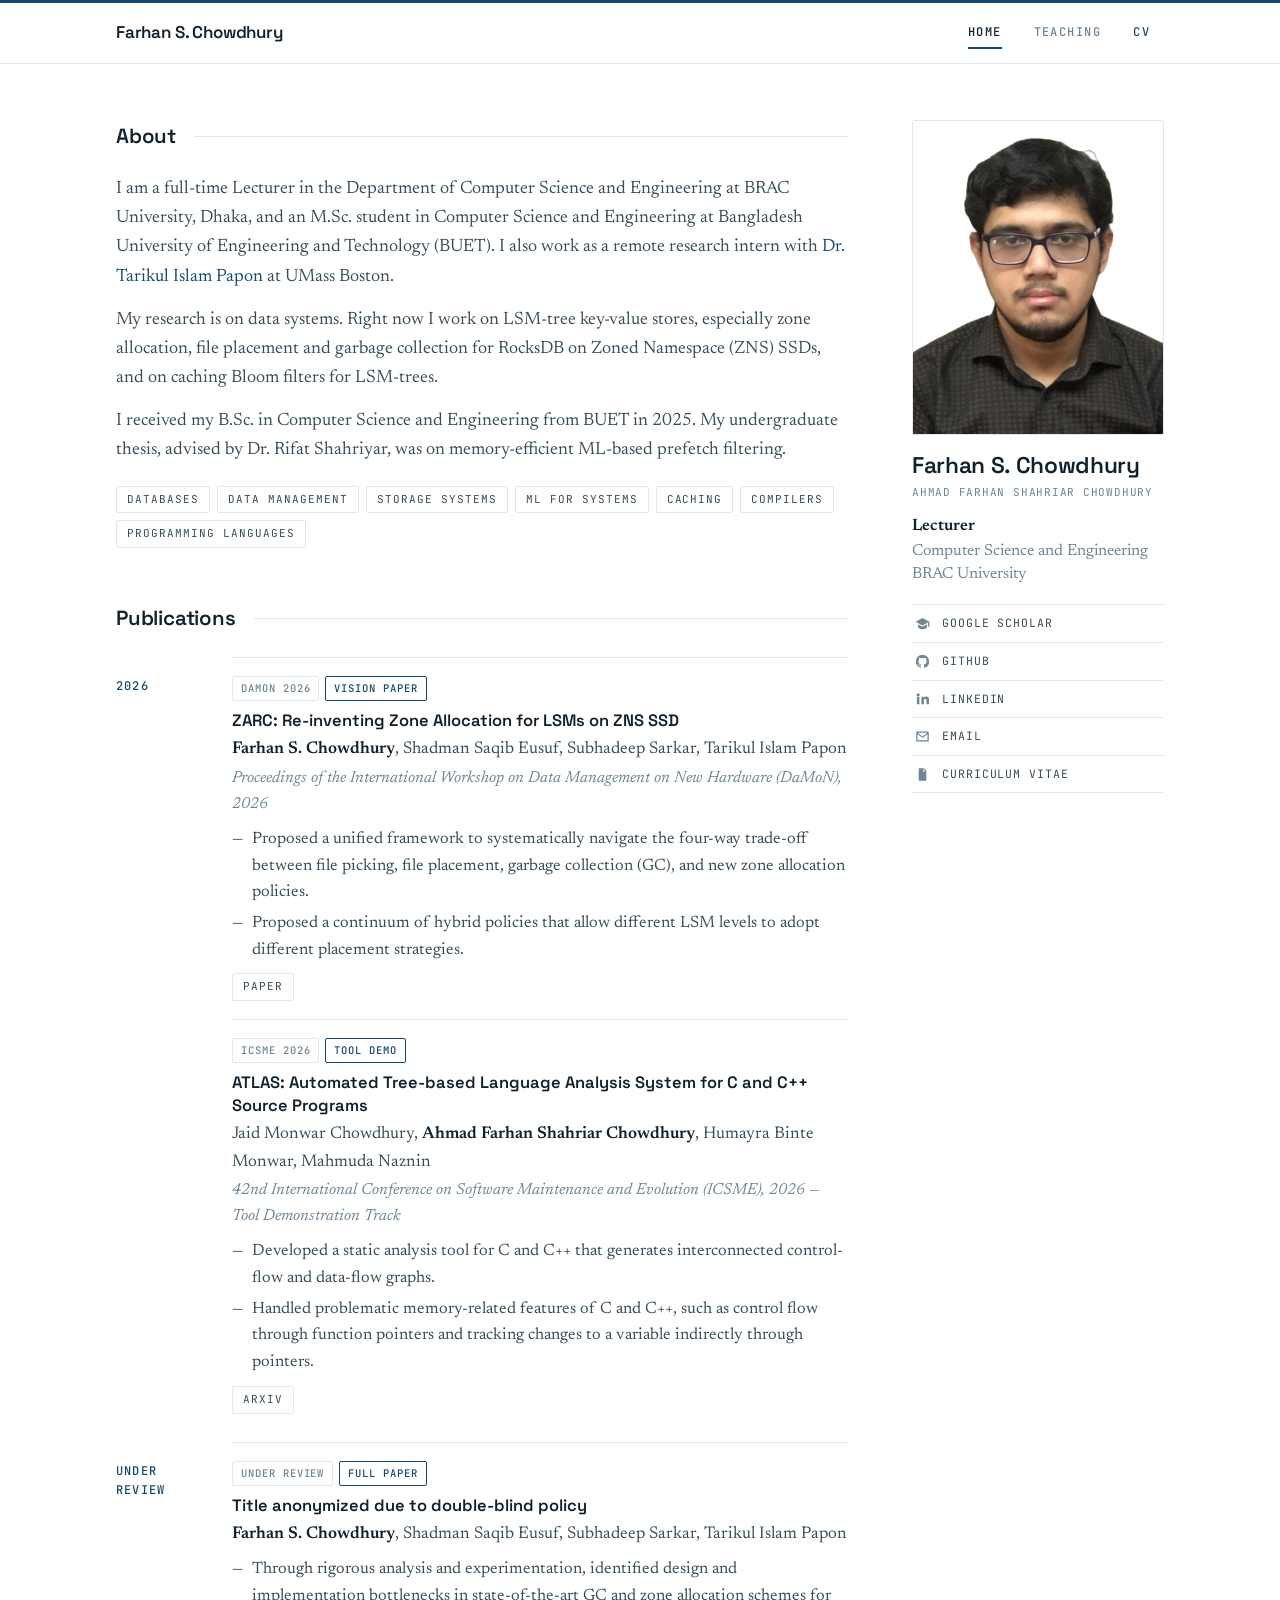
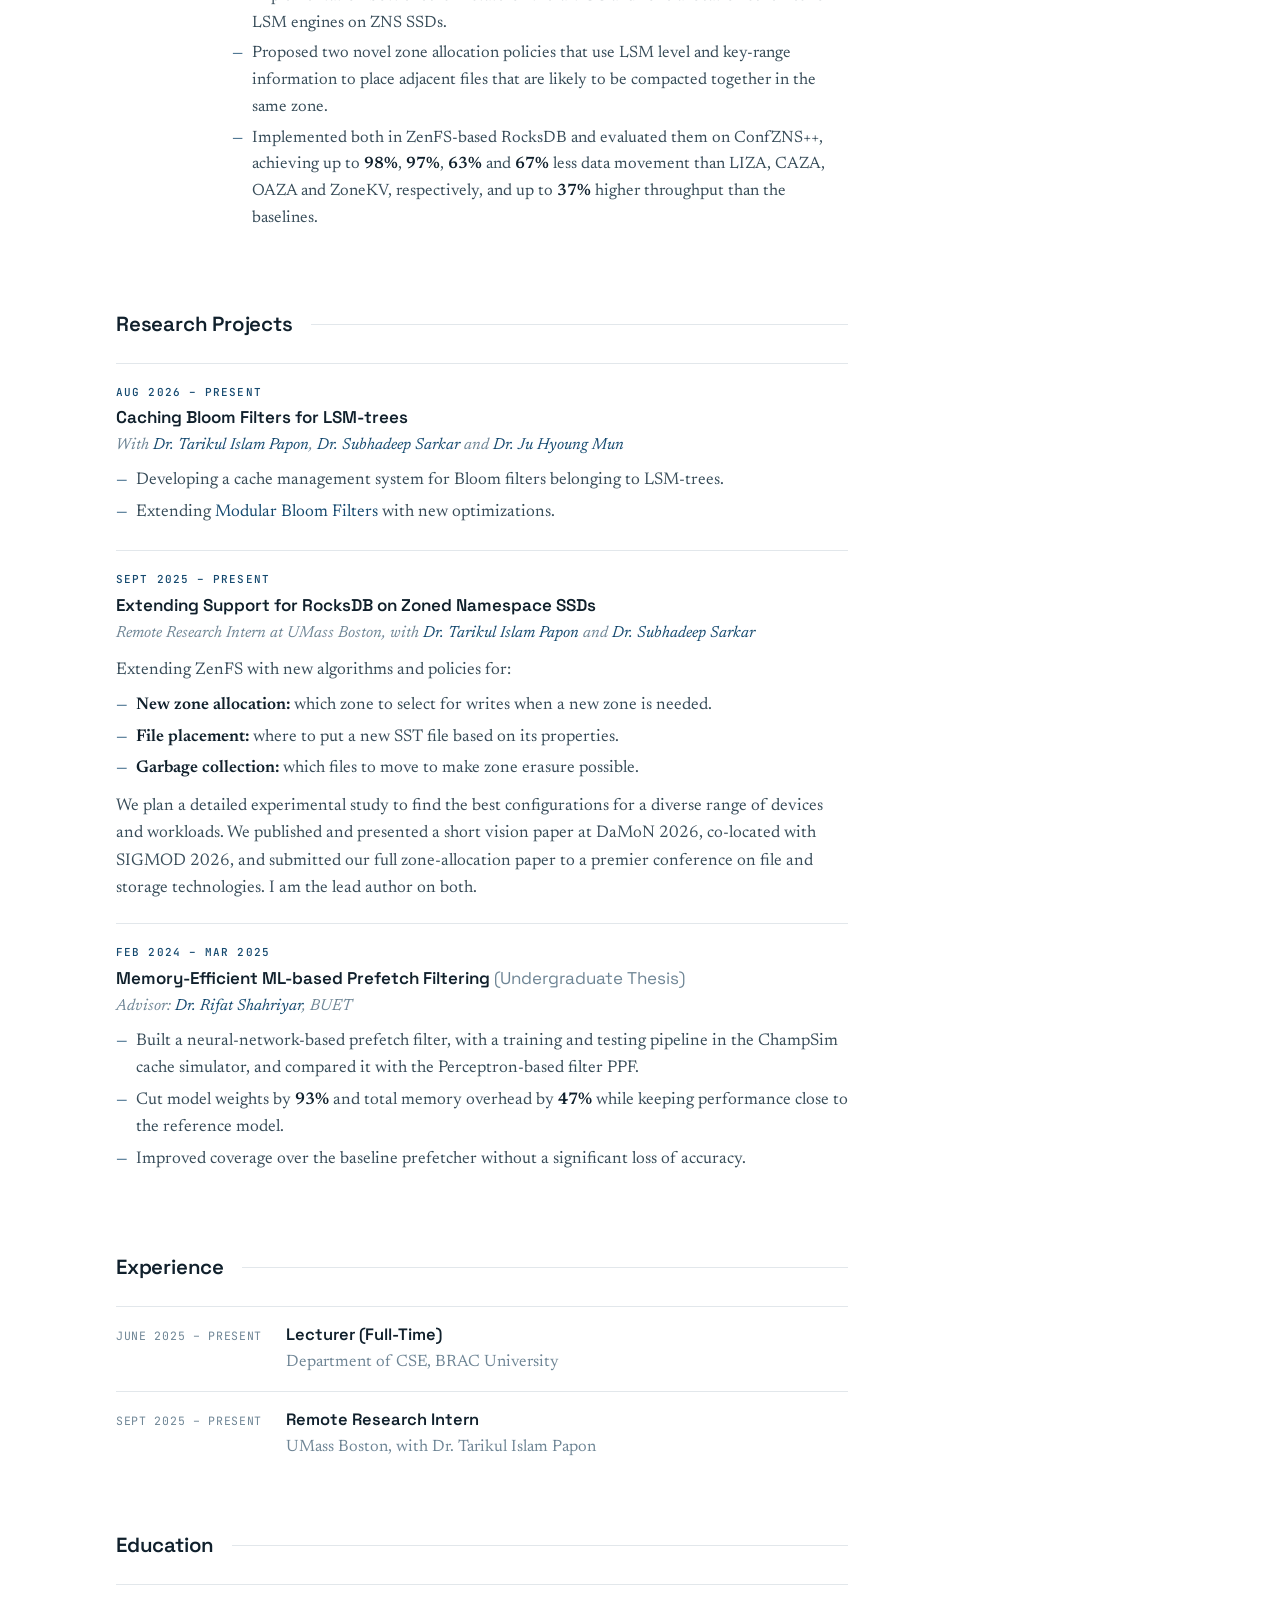
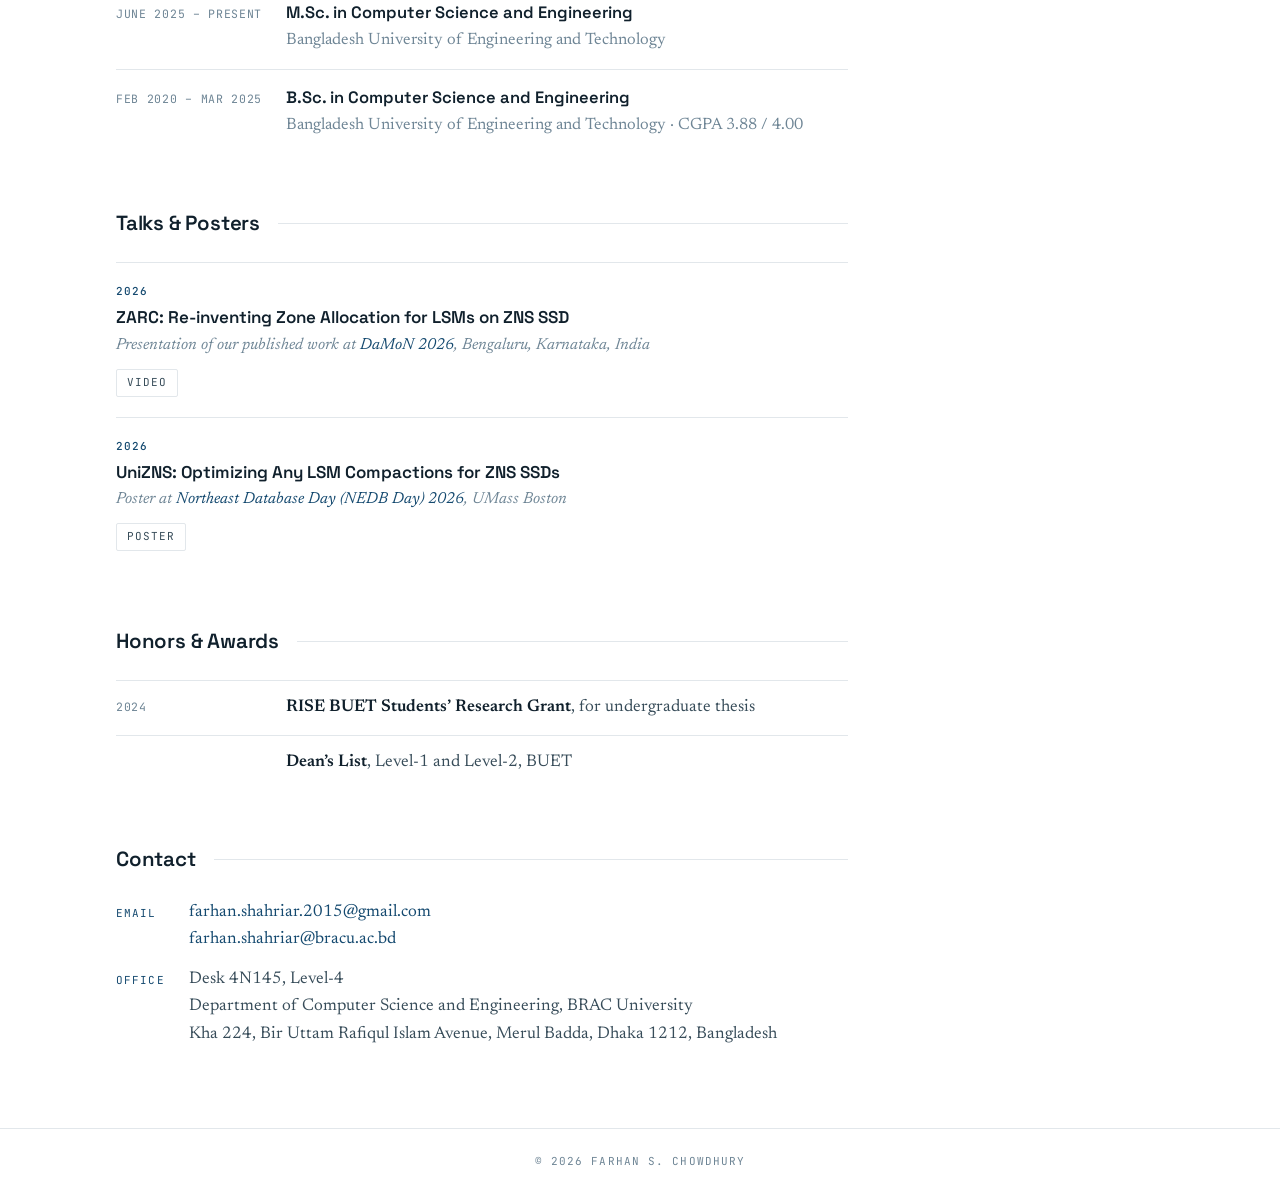
==== commit 5992374f: "Updated the website" ====
--- a/index.html
+++ b/index.html
@@ -4,7 +4,9 @@
   <meta charset="UTF-8" />
   <meta name="viewport" content="width=device-width, initial-scale=1.0" />
   <title>Farhan S. Chowdhury (Ahmad Farhan Shahriar Chowdhury)</title>
-  <meta name="description" content="Farhan S. Chowdhury (Ahmad Farhan Shahriar Chowdhury) — Lecturer in Computer Science and Engineering at BRAC University, working on data management and storage systems." />
+  <meta name="description" content="Farhan S. Chowdhury (Ahmad Farhan Shahriar Chowdhury)" />
+  <meta property="og:title" content="Farhan S. Chowdhury (Ahmad Farhan Shahriar Chowdhury)" />
+  <meta property="og:description" content="Farhan S. Chowdhury (Ahmad Farhan Shahriar Chowdhury)" />
   <link rel="preconnect" href="https://fonts.googleapis.com" />
   <link rel="preconnect" href="https://fonts.gstatic.com" crossorigin />
   <link href="https://fonts.googleapis.com/css2?family=JetBrains+Mono:wght@400;500&amp;family=Newsreader:ital,opsz,wght@0,6..72,400..600;1,6..72,400&amp;family=Space+Grotesk:wght@500;600;700&amp;display=swap" rel="stylesheet" />
@@ -31,7 +33,7 @@
       <div class="role">Lecturer</div>
       <div class="affil">Computer Science and Engineering<br/>BRAC University</div>
       <ul class="lns">
-        <li><a class="ln" href="https://scholar.google.com/citations?user=afschy" target="_blank"><svg viewBox="0 0 24 24" aria-hidden="true"><path d="M12 3 1 9l11 6 9-4.9V17h2V9L12 3zM5 13.2V17c0 2.2 3.1 4 7 4s7-1.8 7-4v-3.8l-7 3.8-7-3.8z"/></svg><span>Google Scholar</span></a></li>
+        <li><a class="ln" href="https://scholar.google.com/citations?user=CLrgL3sAAAAJ&amp;hl=en" target="_blank"><svg viewBox="0 0 24 24" aria-hidden="true"><path d="M12 3 1 9l11 6 9-4.9V17h2V9L12 3zM5 13.2V17c0 2.2 3.1 4 7 4s7-1.8 7-4v-3.8l-7 3.8-7-3.8z"/></svg><span>Google Scholar</span></a></li>
         <li><a class="ln" href="https://github.com/afschy" target="_blank"><svg viewBox="0 0 24 24" aria-hidden="true"><path d="M12 1.5a10.5 10.5 0 0 0-3.32 20.47c.53.1.72-.23.72-.5v-1.8c-2.92.63-3.54-1.4-3.54-1.4-.48-1.22-1.17-1.55-1.17-1.55-.96-.65.07-.64.07-.64 1.06.08 1.61 1.09 1.61 1.09.94 1.61 2.47 1.15 3.07.88.1-.68.37-1.15.67-1.42-2.33-.26-4.78-1.17-4.78-5.19 0-1.15.41-2.08 1.08-2.82-.11-.27-.47-1.34.1-2.79 0 0 .88-.28 2.88 1.08a9.9 9.9 0 0 1 5.24 0c2-1.36 2.88-1.08 2.88-1.08.57 1.45.21 2.52.1 2.79.67.74 1.08 1.67 1.08 2.82 0 4.03-2.46 4.92-4.8 5.18.38.33.71.97.71 1.96v2.9c0 .28.19.61.72.5A10.5 10.5 0 0 0 12 1.5z"/></svg><span>GitHub</span></a></li>
         <li><a class="ln" href="https://www.linkedin.com/in/ahmad-farhan-shahriar-chowdhury-220728407/" target="_blank"><svg viewBox="0 0 24 24" aria-hidden="true"><path d="M4.98 3.5a2.5 2.5 0 1 1 0 5 2.5 2.5 0 0 1 0-5zM3 9h4v12H3V9zm7 0h3.8v1.7h.05c.53-.95 1.83-1.95 3.77-1.95 4.03 0 4.78 2.5 4.78 5.76V21h-4v-5.6c0-1.34-.03-3.06-1.9-3.06-1.9 0-2.2 1.46-2.2 2.96V21h-4V9z"/></svg><span>LinkedIn</span></a></li>
         <li><a class="ln" href="mailto:farhan.shahriar.2015@gmail.com"><svg viewBox="0 0 24 24" aria-hidden="true"><path d="M2 5a1 1 0 0 1 1-1h18a1 1 0 0 1 1 1v14a1 1 0 0 1-1 1H3a1 1 0 0 1-1-1V5zm2.4 1L12 12.2 19.6 6H4.4zM20 7.9l-7.4 6a1 1 0 0 1-1.2 0L4 7.9V18h16V7.9z"/></svg><span>Email</span></a></li>
@@ -60,6 +62,8 @@
         <li>Databases</li>
         <li>Data Management</li>
         <li>Storage Systems</li>
+        <li>ML for Systems</li>
+        <li>Caching</li>
         <li>Compilers</li>
         <li>Programming Languages</li>
       </ul>
@@ -76,6 +80,11 @@
           <div class="pub-title">ZARC: Re-inventing Zone Allocation for LSMs on ZNS SSD</div>
           <div class="pub-authors"><b>Farhan S. Chowdhury</b>, Shadman Saqib Eusuf, Subhadeep Sarkar, Tarikul Islam Papon</div>
           <div class="pub-venue">Proceedings of the International Workshop on Data Management on New Hardware (DaMoN), 2026</div>
+          <ul class="pub-points">
+            <li>Proposed a unified framework to systematically navigate the four-way trade-off between file picking,
+            file placement, garbage collection (GC), and new zone allocation policies.</li>
+            <li>Proposed a continuum of hybrid policies that allow different LSM levels to adopt different placement strategies.</li>
+          </ul>
           <div class="pub-links"><a href="https://dl.acm.org/doi/epdf/10.1145/3789237.3809132" target="_blank">Paper</a></div>
         </li>
           <li class="pub-item">
@@ -83,6 +92,11 @@
           <div class="pub-title">ATLAS: Automated Tree-based Language Analysis System for C and C++ Source Programs</div>
           <div class="pub-authors">Jaid Monwar Chowdhury, <b>Ahmad Farhan Shahriar Chowdhury</b>, Humayra Binte Monwar, Mahmuda Naznin</div>
           <div class="pub-venue">42nd International Conference on Software Maintenance and Evolution (ICSME), 2026 &mdash; Tool Demonstration Track</div>
+          <ul class="pub-points">
+            <li>Developed a static analysis tool for C and C++ that generates interconnected control-flow and data-flow graphs.</li>
+            <li>Handled problematic memory-related features of C and C++, such as control flow through function pointers
+            and tracking changes to a variable indirectly through pointers.</li>
+          </ul>
           <div class="pub-links"><a href="https://arxiv.org/abs/2512.12507v1" target="_blank">arXiv</a></div>
         </li>
         </ul>
@@ -92,10 +106,18 @@
         <div class="pub-year">Under Review</div>
         <ul class="pub-list">
           <li class="pub-item">
-          <div class="badges"><span class="badge">FAST 2027</span><span class="badge badge-alt">Under Review</span></div>
-          <div class="pub-title">PLAZA: Proximity &amp; Lifetime-Aware Zone Allocation for LSM Engines on ZNS SSDs</div>
+          <div class="badges"><span class="badge">Under Review</span><span class="badge badge-alt">Full Paper</span></div>
+          <div class="pub-title">Title anonymized due to double-blind policy</div>
           <div class="pub-authors"><b>Farhan S. Chowdhury</b>, Shadman Saqib Eusuf, Subhadeep Sarkar, Tarikul Islam Papon</div>
-          <div class="pub-venue">Under review at the USENIX Conference on File and Storage Technologies (FAST), 2027</div>
+          <ul class="pub-points">
+            <li>Through rigorous analysis and experimentation, identified design and implementation bottlenecks in
+            state-of-the-art GC and zone allocation schemes for LSM engines on ZNS SSDs.</li>
+            <li>Proposed two novel zone allocation policies that use LSM level and key-range information to place
+            adjacent files that are likely to be compacted together in the same zone.</li>
+            <li>Implemented both in ZenFS-based RocksDB and evaluated them on ConfZNS++, achieving up to <b>98%</b>,
+            <b>97%</b>, <b>63%</b> and <b>67%</b> less data movement than LIZA, CAZA, OAZA and ZoneKV, respectively,
+            and up to <b>37%</b> higher throughput than the baselines.</li>
+          </ul>
         </li>
         </ul>
       </div>
@@ -107,31 +129,33 @@
       <div class="proj">
         <div class="proj-kicker">Aug 2026 &ndash; Present</div>
         <div class="proj-title">Caching Bloom Filters for LSM-trees</div>
-        <div class="proj-meta">With Dr. Tarikul Islam Papon, Dr. Subhadeep Sarkar and Dr. Ju Hyoung Mun</div>
+        <div class="proj-meta">With <a href="https://www.cs.umb.edu/~tpapon/" target="_blank">Dr. Tarikul Islam Papon</a>, <a href="https://subhadeep.net/" target="_blank">Dr. Subhadeep Sarkar</a> and <a href="https://sites.google.com/view/juhyoungmun/" target="_blank">Dr. Ju Hyoung Mun</a></div>
         <ul>
           <li>Developing a cache management system for Bloom filters belonging to LSM-trees.</li>
-          <li>Extending Modular Bloom Filters with new optimizations.</li>
+          <li>Extending <a href="https://adms-conf.org/2022-camera-ready/ADMS22_mun.pdf" target="_blank">Modular Bloom Filters</a> with new optimizations.</li>
         </ul>
       </div>
 
       <div class="proj">
         <div class="proj-kicker">Sept 2025 &ndash; Present</div>
         <div class="proj-title">Extending Support for RocksDB on Zoned Namespace SSDs</div>
-        <div class="proj-meta">With Dr. Tarikul Islam Papon and Dr. Subhadeep Sarkar</div>
+        <div class="proj-meta">Remote Research Intern at UMass Boston, with <a href="https://www.cs.umb.edu/~tpapon/" target="_blank">Dr. Tarikul Islam Papon</a> and <a href="https://subhadeep.net/" target="_blank">Dr. Subhadeep Sarkar</a></div>
         <p>Extending ZenFS with new algorithms and policies for:</p>
         <ul>
           <li><b>New zone allocation:</b> which zone to select for writes when a new zone is needed.</li>
           <li><b>File placement:</b> where to put a new SST file based on its properties.</li>
           <li><b>Garbage collection:</b> which files to move to make zone erasure possible.</li>
         </ul>
-        <p>We plan to publish a detailed experimental study to find the best configurations for a
-        wide range of devices and workloads.</p>
+        <p>We plan a detailed experimental study to find the best configurations for a diverse range
+        of devices and workloads. We published and presented a short vision paper at DaMoN 2026,
+        co-located with SIGMOD 2026, and submitted our full zone-allocation paper to a premier
+        conference on file and storage technologies. I am the lead author on both.</p>
       </div>
 
       <div class="proj">
         <div class="proj-kicker">Feb 2024 &ndash; Mar 2025</div>
         <div class="proj-title">Memory-Efficient ML-based Prefetch Filtering <span class="proj-note">(Undergraduate Thesis)</span></div>
-        <div class="proj-meta">Advisor: Dr. Rifat Shahriyar, BUET</div>
+        <div class="proj-meta">Advisor: <a href="https://cse.buet.ac.bd/faculty/faculty_detail/rifat" target="_blank">Dr. Rifat Shahriyar</a>, BUET</div>
         <ul>
           <li>Built a neural-network-based prefetch filter, with a training and testing pipeline in the
           ChampSim cache simulator, and compared it with the Perceptron-based filter PPF.</li>
@@ -171,7 +195,13 @@
     </section>
 
     <section id="posters">
-      <h2>Posters &amp; Presentations</h2>
+      <h2>Talks &amp; Posters</h2>
+      <div class="proj">
+        <div class="proj-kicker">2026</div>
+        <div class="proj-title">ZARC: Re-inventing Zone Allocation for LSMs on ZNS SSD</div>
+        <div class="proj-meta">Presentation of our published work at <a href="https://damon-db.org/" target="_blank">DaMoN 2026</a>, Bengaluru, Karnataka, India</div>
+        <div class="pub-links"><a href="https://www.youtube.com/watch?v=mujRZTbZRoU" target="_blank">Video</a></div>
+      </div>
       <div class="proj">
         <div class="proj-kicker">2026</div>
         <div class="proj-title">UniZNS: Optimizing Any LSM Compactions for ZNS SSDs</div>
--- a/style.css
+++ b/style.css
@@ -144,6 +144,9 @@
 .pub-authors{ font-size:17px; margin-top:4px }
 .pub-authors b{ color:var(--ink) }
 .pub-venue{ font-size:16px; color:var(--mute); font-style:italic; margin-top:2px }
+.pub-points{ list-style:none; margin-top:8px; font-size:16.5px }
+.pub-points li{ position:relative; padding-left:20px; margin:4px 0 }
+.pub-points li::before{ content:"—"; position:absolute; left:0; color:var(--accent) }
 .pub-links{ margin-top:10px; display:flex; flex-wrap:wrap; gap:8px }
 .pub-links a{
   font-size:11px; letter-spacing:.09em; text-transform:uppercase;
